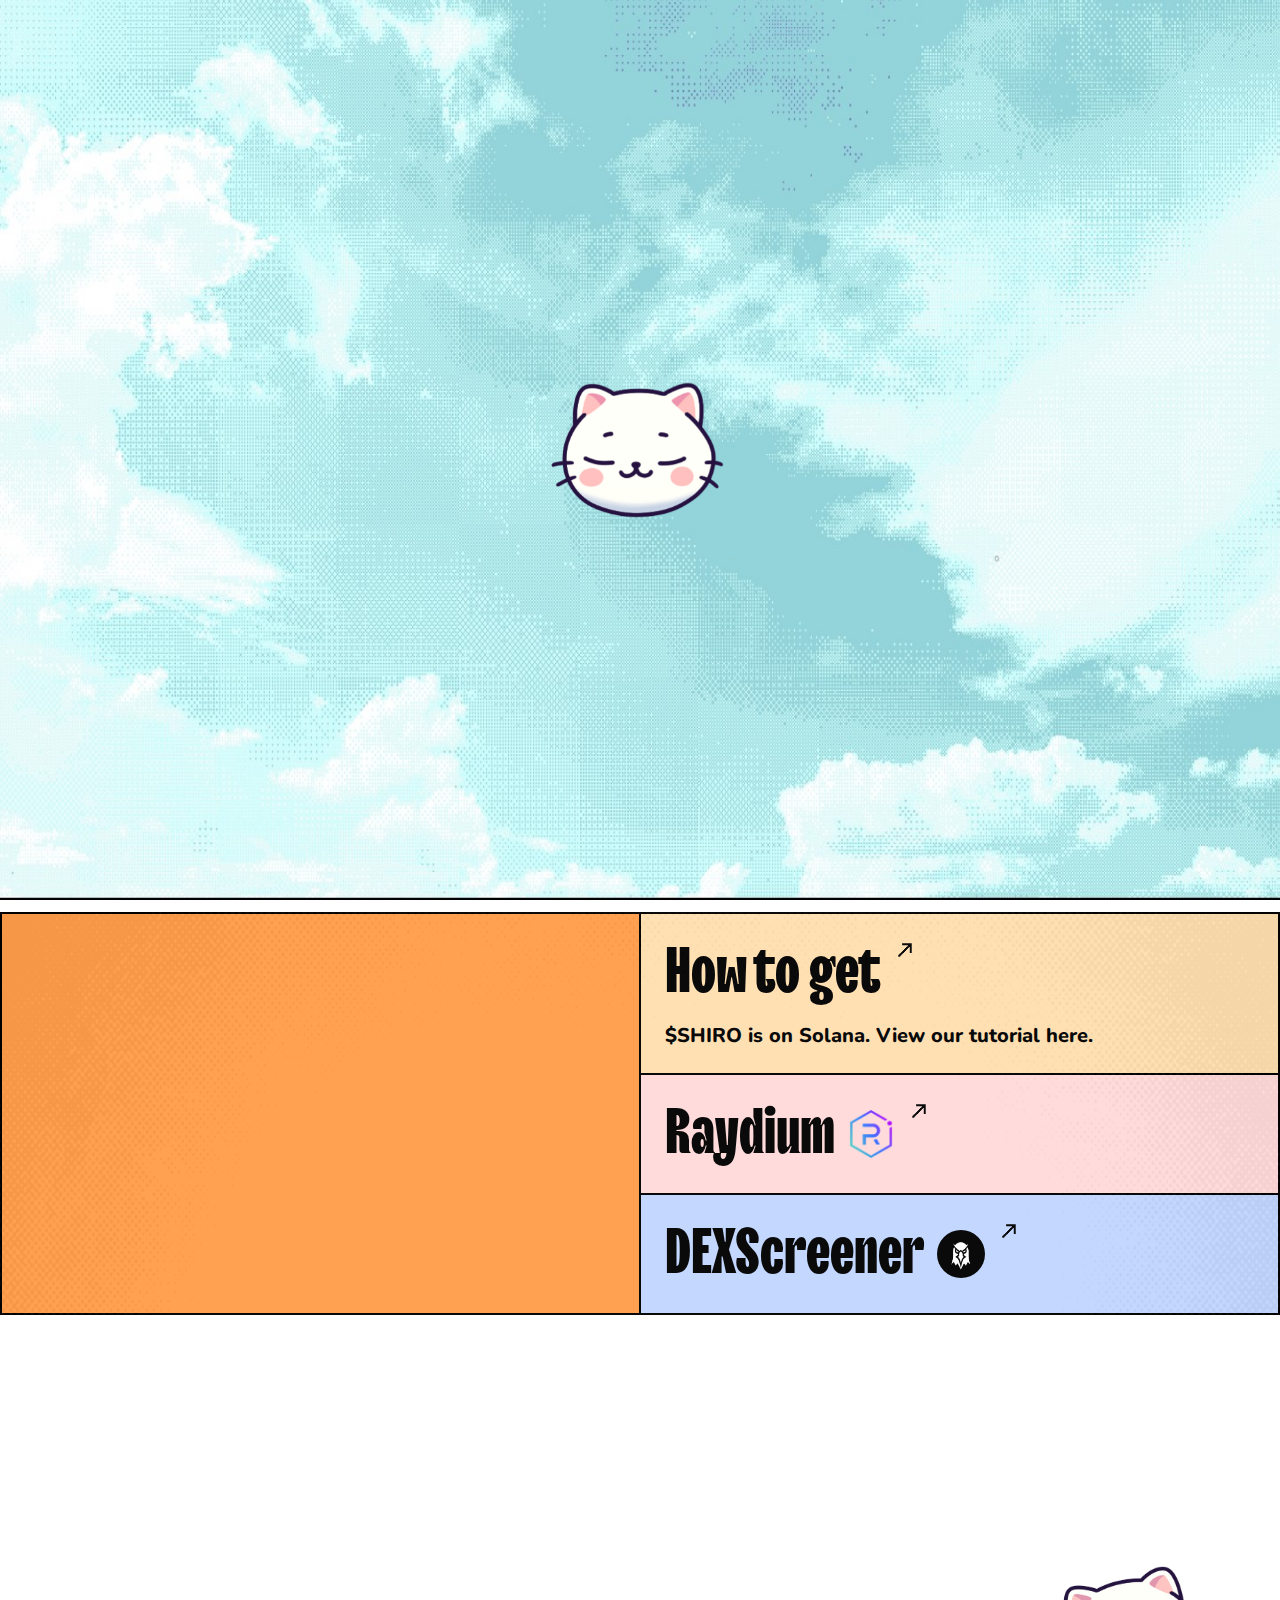
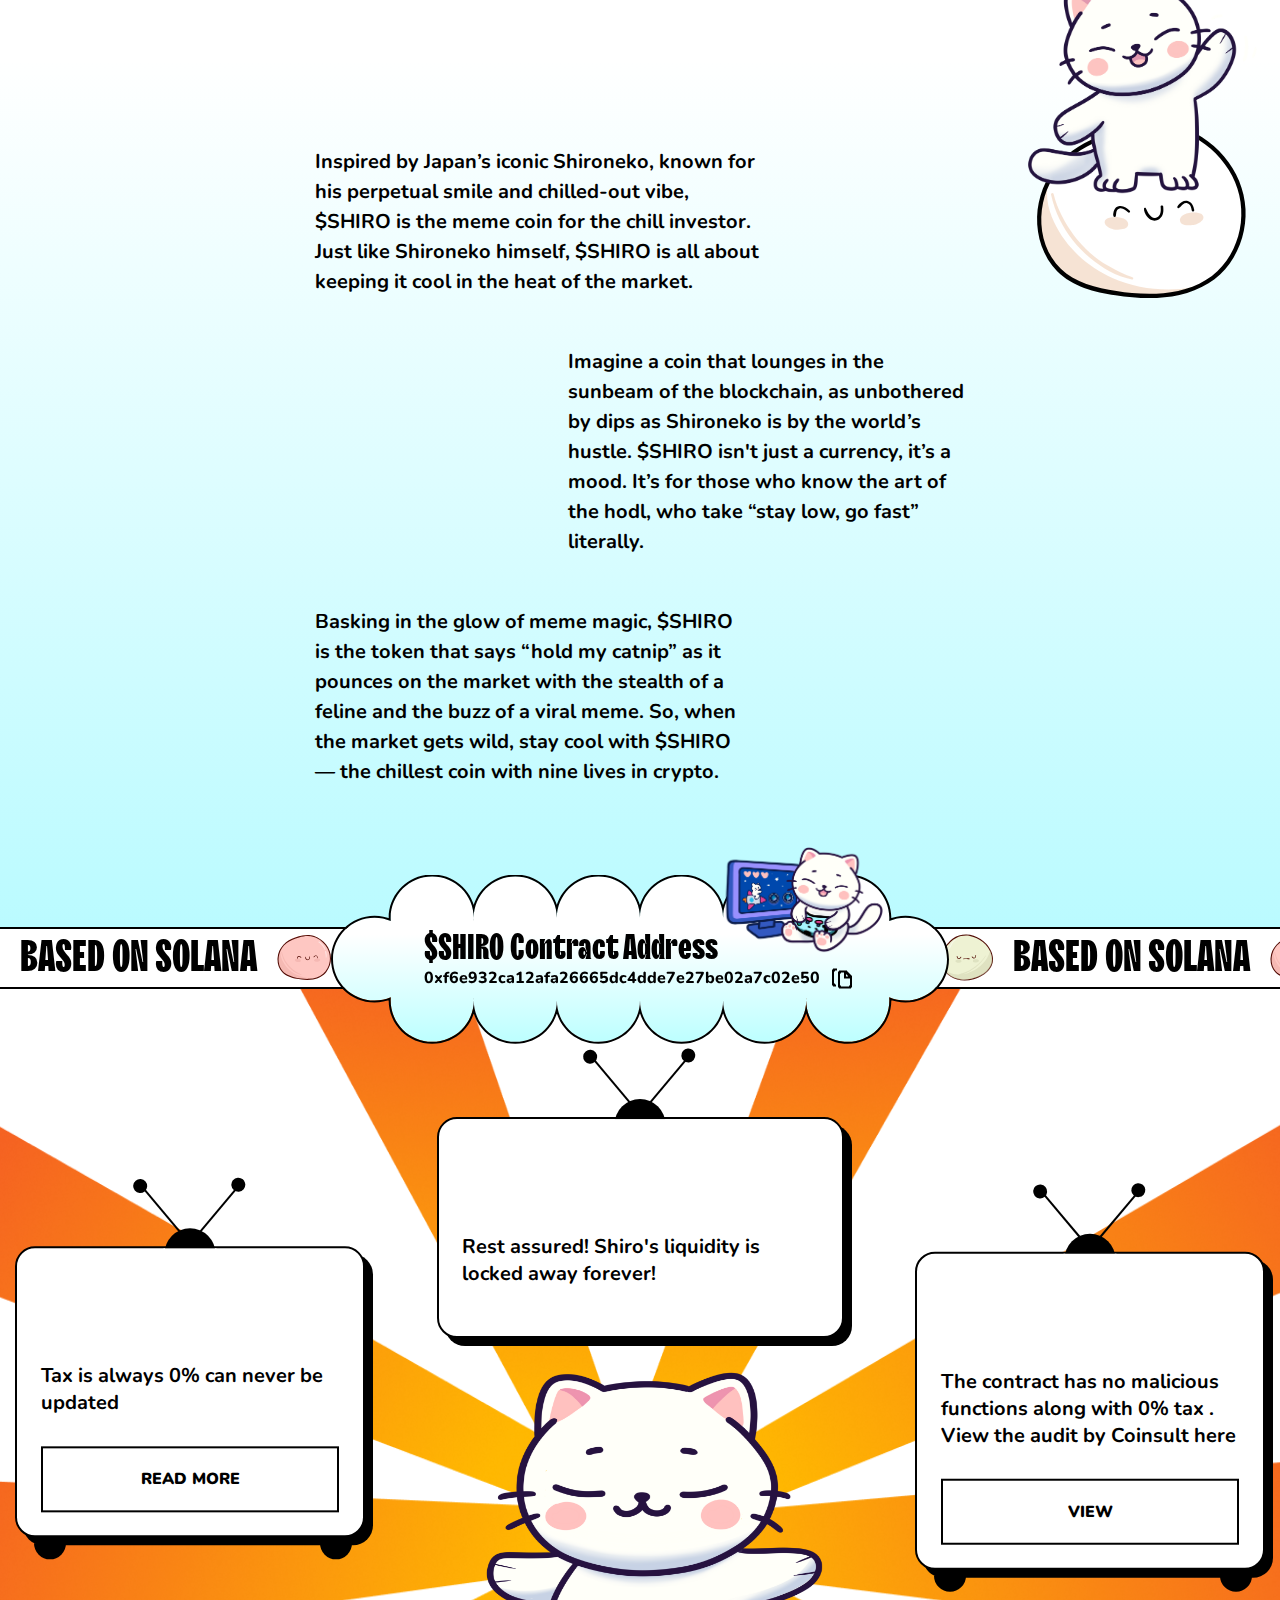
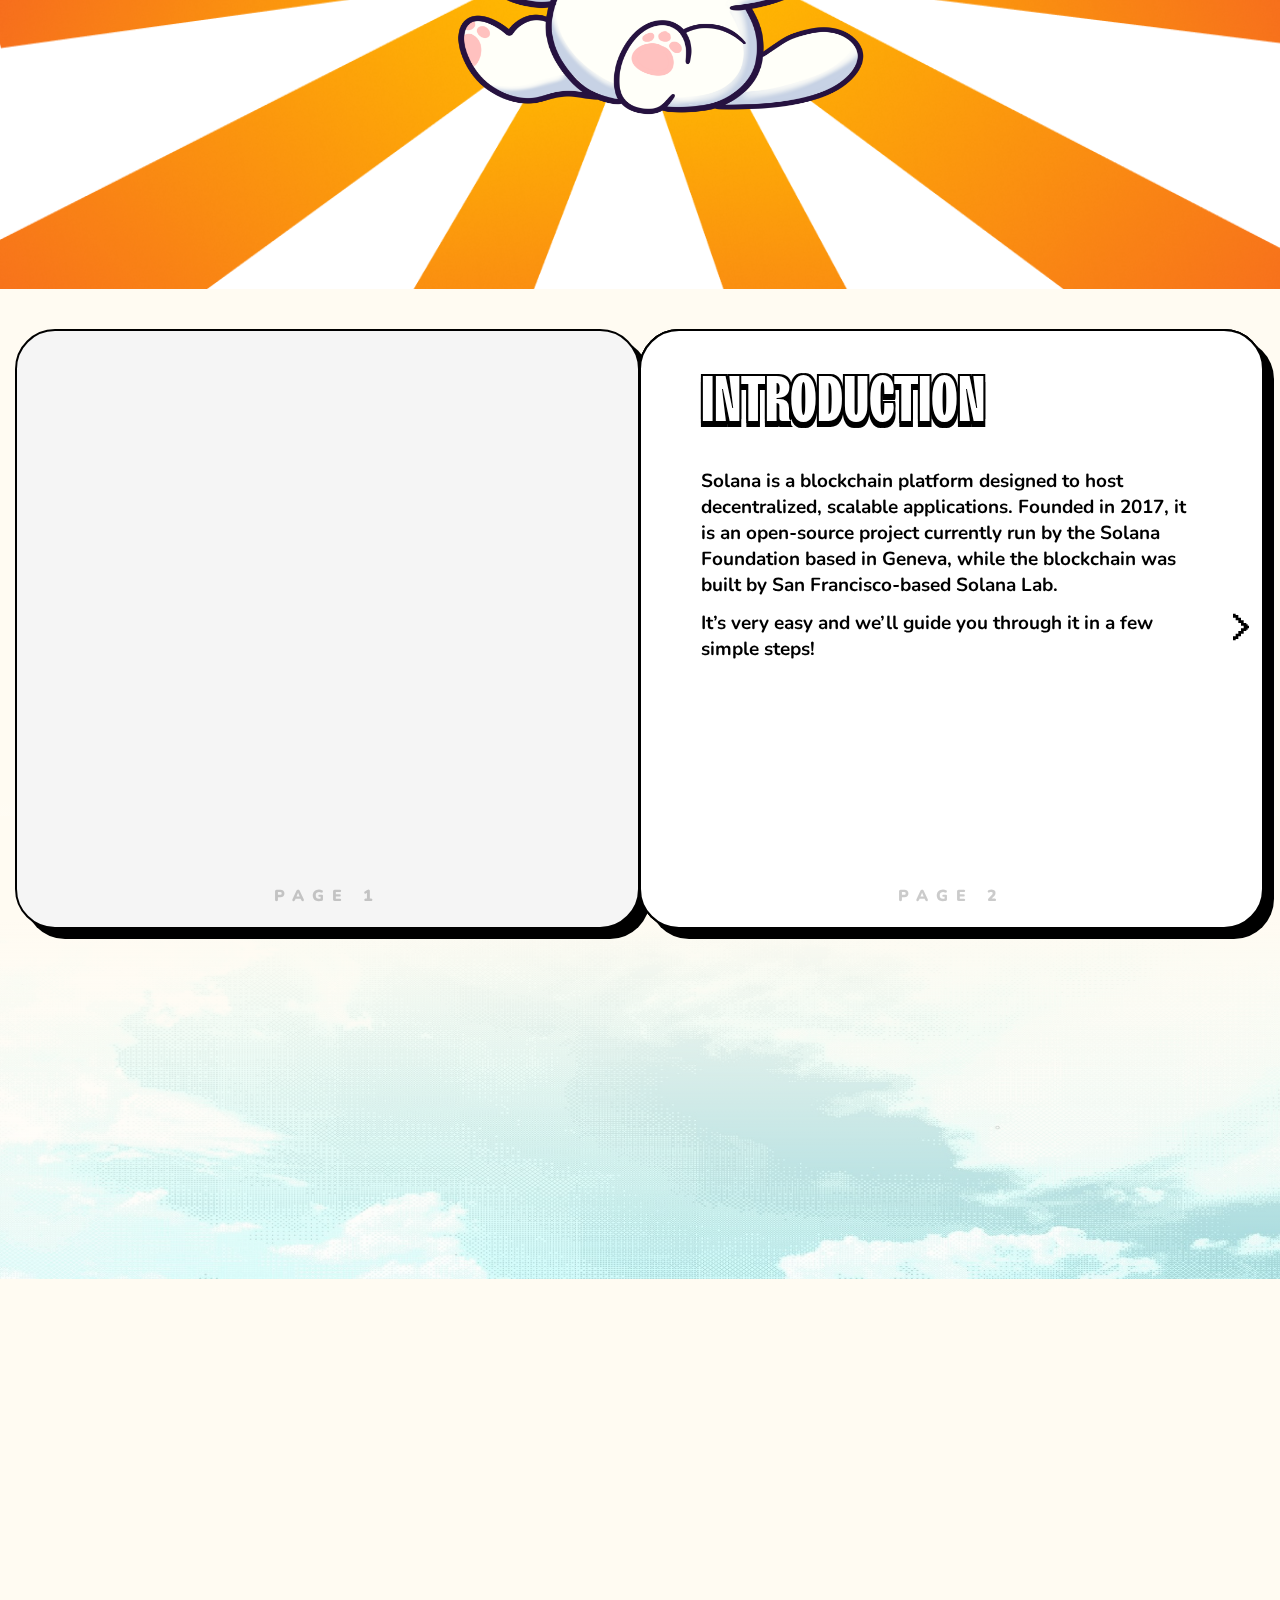
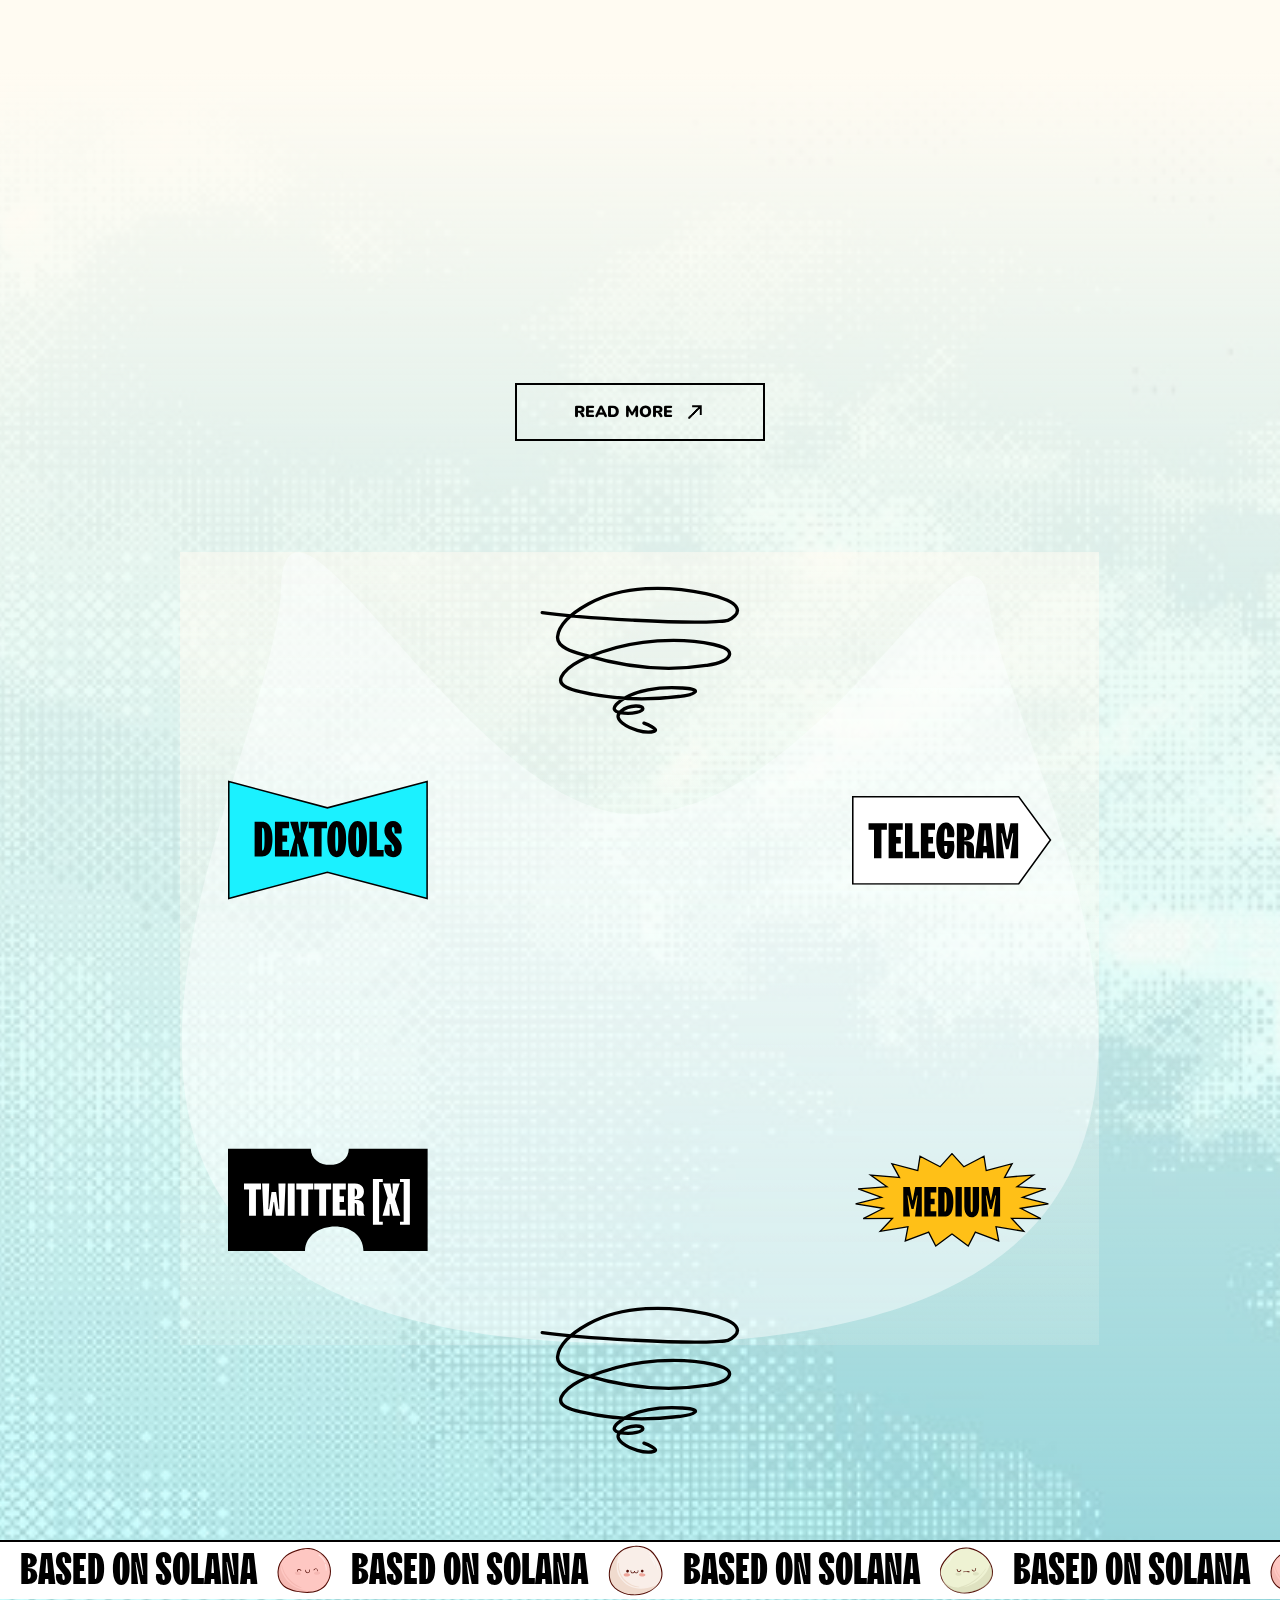
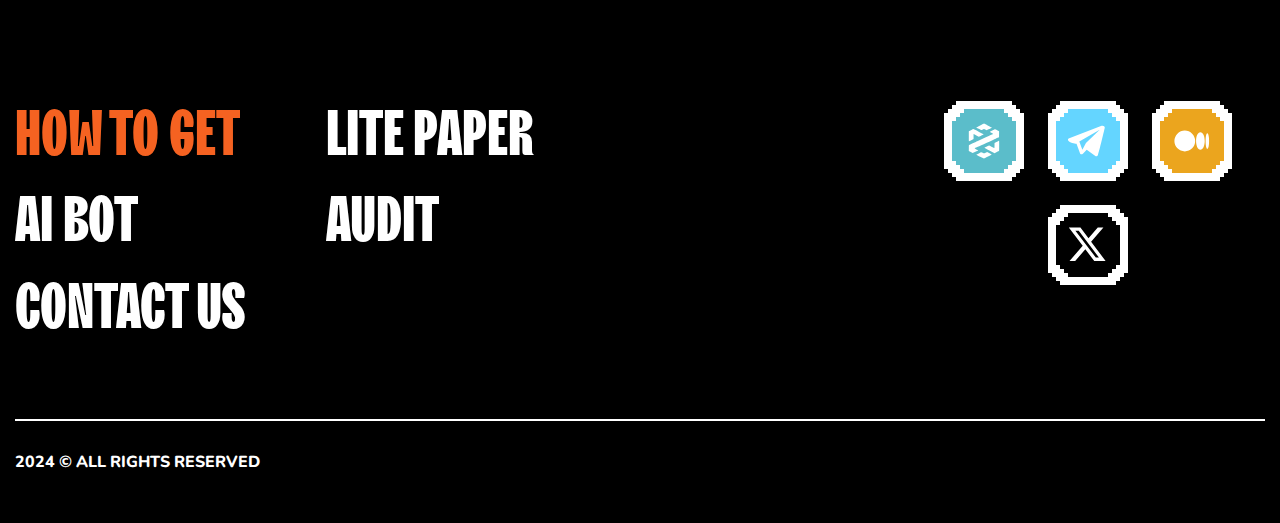
==== index.html @ 37c3b561 "neew" ====
<!doctype html>
<html lang="en">


<!-- Mirrored from mochithecatcoin.com/ by HTTrack Website Copier/3.x [XR&CO'2014], Wed, 03 Apr 2024 08:59:09 GMT -->
<head>
	<title>Shiro: The Zen of Solana Gaming</title>
	<meta charset="UTF-8" />
	<meta name="format-detection" content="telephone=no" />
	<style>
		@keyframes exit-load {
			0% {
				opacity: 1;
				visibility: visible;
			}

			100% {
				opacity: 0;
				visibility: hidden;
			}
		}

		@keyframes load-scale {
			0% {
				scale: 0.5;
			}

			50% {
				scale: 1;
			}

			100% {
				scale: 0.5;
			}
		}

		.loader {
			position: fixed;
			inset: 0;
			z-index: 500;
			/* background-color: #000; */
			display: flex;
			align-items: center;
			justify-content: center;
			opacity: 1;
			visibility: visible;
			pointer-events: none;
		}

		.loaded .loader {
			animation: exit-load 0.45s ease 0.6s forwards;
		}

		.loader img {
			display: inline-block;
			width: 200px;
			animation: load-scale 1.5s linear infinite;
		}
	</style>
	<link rel="stylesheet" href="css/style.mind260.css?_v=20240220182330" />
	<link rel="shortcut icon" href="https://mochi-delta.vercel.app/img/hero/cat.png" />
	<!-- <meta name="robots" content="noindex, nofollow"> -->
	<meta name="viewport" content="width=device-width, initial-scale=1.0" />
</head>

<body>
	<div class="loader">
		<img src="img/hero/cat.png" alt="Cat Image" />
	</div>
	<div class="wrapper">
		<header class="header">
			<div class="header__box">
				<a href="/" class="header__logo"><img src="img/hero/cat.png" alt="Logo Icon" /><i></i></a>
				<div class="header__menu menu">
					<button type="button" class="menu__icon icon-menu">
						<span></span><i></i>
					</button>
					<nav class="menu__body">
						<ul class="menu__list">
							<li class="menu__item">
								<a href="/" class="menu__link menu__link--mochi">
									<span>Shiro</span>
								</a>
							</li>
							<li class="menu__item">
								<a target="_blank" href="https://shiro.gitbook.io/docs" class="menu__link">
									<span>WHITEPAPER</span>
									<div>
										<img src="img/icons/01.svg" alt="Icon" /><img src="img/icons/01-white.svg" alt="Icon" />
									</div>
								</a>
							</li>

							<li class="menu__item">
								<a target="_blank" href="https://game.shirocat.xyz" class="menu__link">
									<span>PLAY GAME</span>
									<div>
										<img src="img/icons/02.svg" alt="Icon" /><img src="img/icons/02-white.svg" alt="Icon" />
									</div>
								</a>
							</li>
							<li class="menu__item">
								<a target="_blank" href="#" class="menu__link">
									<span>AI Bot</span>
									<div>
										<img src="img/icons/03.svg" alt="Icon" /><img src="img/icons/03-white.svg" alt="Icon" />
									</div>
								</a>
							</li>
							<li class="menu__item">
								<a target="_blank" href="#" data-goto=".page__how-to-buy" class="menu__link menu__link--dark">
									<span>How to get <span>$shiro</span></span>
								</a>
							</li>
						</ul>
					</nav>
				</div>
			</div>
		</header>

		<main class="page">
			<section class="page__hero hero">
				<div class="hero__background">
					<img src="img/hero/sky.jpg" alt="Sky Image" />
					<img src="img/hero/sky.jpg" alt="Sky Image" />
					<img src="img/hero/sky.jpg" alt="Sky Image" />
				</div>
				<div class="hero__container">
					<h1 class="hero__title">
						<p><span>M</span><span>E</span><span>E</span><span>T</span></p>
						<br />
						<p class="orange">
							<span>S</span><span>H</span><span>I</span><span>R</span><span>O</span>
						</p>
						<img src="img/hero/cat.png" alt="Cat Image" />
					</h1>
					<div class="hero__bottom">
						<div class="hero__bottom-text">
							<p>JAPAN'S MOST FAMOUS CAT!</p>
							<p>クリプトの一番可愛い猫！</p>
						</div>
						<div class="hero__bottom-buttons">
							<a target="_blank" href="" class="hero__bottom-button"><span>PinkSale</span><img src="img/icons/arrow.svg" alt="Arrow Icon" /></a>
							<a href="https://bento.me/shiroxyz" target="_blank" data-goto=".page__join" class="hero__bottom-button hero__bottom-button--white"><span>Join us</span></a>
							<a href="https://game.shirocat.xyz" target="_blank" data-goto=".page__join" class="hero__bottom-button hero__bottom-button--white mob-res"><span>Play Game</span></a>
						</div>
					</div>
				</div>
			</section>
			<section class="page__buy-mochi buy-mochi">
				<div class="buy-mochi__backgroung">
					<img src="img/buy/background.png" alt="Background picture" />
				</div>
				<div class="buy-mochi__box">
					<div data-watch-threshold="0.5" data-watch-once data-watch class="buy-mochi__content content-buy-mochi">
						<div class="content-buy-mochi__background"></div>
						<h2 data-watch-threshold="0.5" data-watch-once data-watch class="content-buy-mochi__title">
							<span>G</span><span>e</span><span>t</span> <br />
							<span>$</span><span>S</span><span>H</span><span>I</span><span>R</span><span>O</span>
						</h2>
						<div class="content-buy-mochi__images">
							<div class="content-buy-mochi__image-text">
								<!-- <img src="img/buy/05.png" alt="" /> -->
							</div>
							<div class="content-buy-mochi__image-cat">
								<img src="img/buy/01.png" alt="Cat Image" />
							</div>
						</div>
					</div>
					<div class="buy-mochi__items">
						<a target="_blank" href="#" data-goto=".page__how-to-buy" class="buy-mochi__item item-buy-mochi">
							<h3 class="item-buy-mochi__title">
								<span>How to get</span><img src="img/icons/arrow.svg" alt="Arrow Icon" />
							</h3>
							<div class="item-buy-mochi__text">
								$SHIRO is on Solana. View our tutorial here.
							</div>
						</a>
						<a target="_blank" href="https://raydium.io/" class="buy-mochi__item item-buy-mochi">
							<h3 class="item-buy-mochi__title">
								<span>Raydium</span>
								<img src="img/buy/02.png" alt="Image" />
								<img src="img/icons/arrow.svg" alt="Arrow Icon" />
							</h3>
						</a>
						<a target="_blank" href="https://dexscreener.com/" class="buy-mochi__item item-buy-mochi">
							<h3 class="item-buy-mochi__title">
								<span>DEXScreener</span>
								<img src="img/buy/dex.jpg" alt="Image"  class="dex-r"/>
								<img src="img/icons/arrow.svg" alt="Arrow Icon" />
							</h3>
						</a>
					</div>
				</div>
			</section>
			<section class="page__base base">
				<div class="base__container">
					<div class="base__decor-item base__decor-item--1">
						<img loading="lazy" src="img/base/decor1.png" alt="Decor Image" />
					</div>
					<div class="base__decor-item base__decor-item--2">
						<img loading="lazy" src="img/base/decor2.png" alt="Decor Image" class="make" />
						<img loading="lazy" src="img/base/decor-3.svg" alt="Decor Image" />
					</div>
					<div data-watch-threshold="0.6" data-watch-once data-watch class="base__header">
						<h2 class="base__header-title">
							<span>S</span><span>H</span><span>I</span><span>R</span><span>O</span><span>!</span><i></i>
						</h2>
						<div class="base__header-label">Based on SOLANA</div>
					</div>
					<div class="base__items">
						<div class="base__item item-base">
							<div class="item-base__text">
								Inspired by Japan’s iconic Shironeko, known for his perpetual smile and chilled-out vibe, $SHIRO is the meme coin for the chill investor. Just like Shironeko himself, $SHIRO is all about keeping it cool in the heat of the market.      
							</div>
							<div data-watch-threshold="0.8" data-watch-once data-watch class="item-base__image">
								<span>That's quite <br />
									the combo!
								</span>
								<img src="img/base/01.svg" alt="Icon" />
							</div>
						</div>
						<div class="base__item item-base">
							<div class="item-base__text">
								Imagine a coin that lounges in the sunbeam of the blockchain, as unbothered by dips as Shironeko is by the world’s hustle. $SHIRO isn't just a currency, it’s a mood. It’s for those who know the art of the hodl, who take “stay low, go fast” literally.
							</div>
							<div data-watch-threshold="0.8" data-watch-once data-watch class="item-base__image">
								<span>We've already done <br />
									(and won) a lot!</span>
								<img src="img/base/02.svg" alt="Icon" />
							</div>
						</div>
						<div class="base__item item-base">
							<div class="item-base__text">
								<span>
									<span>
										Basking in the glow of meme magic, $SHIRO is the token that says “hold my catnip” as it pounces on the market with the stealth of a feline and the buzz of a viral meme. So, when the market gets wild, stay cool with $SHIRO — the chillest coin with nine lives in crypto.
									</span>
								</span>
							
							</div>
							<div data-watch-threshold="0.8" data-watch-once data-watch class="item-base__image">
								<span>Yes that's right!</span>
								<img src="img/base/03.svg" alt="Icon" />
							</div>
						</div>
					</div>
				</div>
			</section>
			<div class="page__line line">
				<div class="line__line">
					<div class="line__line-row">
						<div class="line__line-item">
							<span>Based on Solana</span>
							<img src="img/line/01.svg" alt="Smile Icon" />
						</div>
						<div class="line__line-item line__line-item--mob">
							<span>Based on Solana</span>
							<img src="img/line/02.svg" alt="Smile Icon" />
						</div>
						<div class="line__line-item line__line-item--tab">
							<span>Based on Solana</span>
							<img src="img/line/03.svg" alt="Smile Icon" />
						</div>
						<div class="line__line-item line__line-item--tab">
							<span>Based on Solana</span>
							<img src="img/line/01.svg" alt="Smile Icon" />
						</div>
						<div class="line__line-item line__line-item--pc">
							<span>Based on Solana</span>
							<img src="img/line/02.svg" alt="Smile Icon" />
						</div>
						<div class="line__line-item line__line-item--pc">
							<span>Based on Solana</span>
							<img src="img/line/03.svg" alt="Smile Icon" />
						</div>
					</div>
					<div class="line__line-row">
						<div class="line__line-item">
							<span>Based on Solana</span>
							<img src="img/line/01.svg" alt="Smile Icon" />
						</div>
						<div class="line__line-item line__line-item--mob">
							<span>Based on Solana</span>
							<img src="img/line/02.svg" alt="Smile Icon" />
						</div>
						<div class="line__line-item line__line-item--tab">
							<span>Based on Solana</span>
							<img src="img/line/03.svg" alt="Smile Icon" />
						</div>
						<div class="line__line-item line__line-item--tab">
							<span>Based on Solana</span>
							<img src="img/line/01.svg" alt="Smile Icon" />
						</div>
						<div class="line__line-item line__line-item--pc">
							<span>Based on Solana</span>
							<img src="img/line/02.svg" alt="Smile Icon" />
						</div>
						<div class="line__line-item line__line-item--pc">
							<span>Based on Solana</span>
							<img src="img/line/03.svg" alt="Smile Icon" />
						</div>
					</div>
				</div>
				<div data-watch-threshold="0.8" data-watch-once data-watch class="line__cloud">
					<div class="line__cloud-background">
						<img src="img/line/cloud.svg" alt="Cloud Image" />
					</div>
					<div class="line__cloud-body">
						<div class="line__cloud-body-background">
							<img loading="lazy" src="img/line/cat.png" alt="Cat Image" />
						</div>
						<h3 class="line__cloud-title">$SHIRO Contract Address</h3>
						<div class="line__cloud-bottom">
							<div class="line__cloud-number">
								0xf6e932ca12afa26665dc4dde7e27be02a7c02e50
							</div>
							<button type="button" class="line__cloud-button">
								<img src="img/line/copy.svg" alt="Copy Icon" />
							</button>
						</div>
					</div>
				</div>
			</div>
			<section class="page__items items">
				<div class="items__background">
					<div>
						<img loading="lazy" src="img/items/01.png" alt="Background Image" />
					</div>
					<div>
						<img loading="lazy" src="img/items/cat.png" alt="Cat Image" />
					</div>
				</div>
				<div class="items__container">
					<div class="items__body">
						<div data-watch-threshold="0.3" data-watch-once data-watch class="items__item item-items">
							<span class="item-items__decor-top"><i></i><i></i></span>
							<h3 class="item-items__title">
								<span>0</span><span>%</span> <span>i</span><span>T</span><span>a</span><span>x</span>
							</h3>
							<div class="item-items__text">
							Tax is always 0% can never be updated
							</div>
							<a target="_blank" href="#" class="item-items__button"><span>read more</span></a>
						</div>
						<div data-watch-threshold="0.3" data-watch-once data-watch class="items__item item-items">
							<span class="item-items__decor-top"><i></i><i></i></span>
							<h3 class="item-items__title">
								<span>L</span><span>o</span><span>c</span><span>k</span><span>e</span><span>d</span><span>i</span> <span>L</span><span>P</span>
							</h3>
							<div class="item-items__text">
								Rest assured! Shiro's liquidity is locked away forever!
							</div>
						</div>
						<div data-watch-threshold="0.3" data-watch-once data-watch class="items__item item-items">
							<span class="item-items__decor-top"><i></i><i></i></span>
							<h3 class="item-items__title">
	
								<span>A</span><span>U</span><span>D</span><span>I</span><span>T</span><span>e</span><span>d</span>
								
							</h3>
							<div class="item-items__text">
								The contract has no malicious functions along with 0% tax . View the audit by Coinsult here
							</div>
							<a target="_blank" href="#" class="item-items__button"><span>view</span></a>
						</div>
					</div>
				</div>
			</section>
			<section class="page__how-to-buy how-to-buy">
				<div class="how-to-buy__top top-how-to-buy">
					<div style="display: none" class="top-how-to-buy__buttons">
						<button class="top-how-to-buy__button active">
							<span>Desktop</span><svg xmlns="http://www.w3.org/2000/svg" width="48" height="48" fill="none">
								<path fill="#fff" d="M2 6h44v30H26v4h8v4H14v-4h8v-4H2V6Zm4 4v22h36V10H6Z" />
								<path fill="#fff" d="M20 36h8v4h-8z" />
							</svg>
						</button>
						<button class="top-how-to-buy__button">
							<span>Mobile</span><svg xmlns="http://www.w3.org/2000/svg" width="48" height="48" fill="none">
								<path fill="#000" d="M33 0h-3v6H12v42h21V0ZM18 42h-3v-3h3v3Zm0-6h-3v-3h3v3Zm0-6h-3v-3h3v3Zm6 12h-3v-3h3v3Zm0-6h-3v-3h3v3Zm0-6h-3v-3h3v3Zm6 12h-3v-3h3v3Zm0-6h-3v-3h3v3Zm0-6h-3v-3h3v3Zm0-6H15V12h15v12Z" />
							</svg>
						</button>
						<!-- <button class="top-how-to-buy__button">
							<span>CB Wallet</span><svg xmlns="http://www.w3.org/2000/svg" width="48" height="48" viewBox="0 0 48 48" fill="none">
								<path d="M27.0103 19.9902H18.9897V28.0109H27.0103V19.9902Z" fill="#155DF7" />
								<path fill-rule="evenodd" clip-rule="evenodd" d="M8 10V12H6V36H8V38H10V40H12V42H34V40H36V38H38V36H40V12H38V10H36V8H34V6H12V8H10V10H8ZM34.1249 17.1553H32.4134V15.4438H30.7019V13.7322H28.9903V12.0207H17.0097V13.7322H15.2981V15.4438H13.5866V17.1553H11.8751V30.8475H13.5866V32.559H15.2981V34.2706H17.0097V35.9821H28.9903V34.2706H30.7019V32.559H32.4134V30.8475H34.1249V17.1553Z" fill="#155DF7" />
							</svg>
						</button> -->
					</div>
					<div style="padding-top: 40px" class="top-how-to-buy__container">
						<div class="top-how-to-buy__book active book-top-how-to-buy">
							<div class="book-top-how-to-buy__box">
								<div data-watch-threshold="0.5" data-watch-once data-watch class="book-top-how-to-buy__item-first-page">
									<div class="book-top-how-to-buy__item-first-page-lables">
										<!-- <div class="book-top-how-to-buy__item-first-page-lable">
											<img src="img/how-to-buy/label-box-active.svg" alt="Icon" />
											<img src="img/how-to-buy/desktop.svg" alt="Icon" />
										</div> -->
										<!-- <div class="book-top-how-to-buy__item-first-page-lable">
											<img src="img/how-to-buy/label-box.svg" alt="Icon" />
											<img src="img/how-to-buy/mobile.svg" alt="Icon" />
										</div> -->
										<!-- <div class="book-top-how-to-buy__item-first-page-lable">
											<img src="img/how-to-buy/label-box.svg" alt="Icon" />
											<img src="img/how-to-buy/wallet.svg" alt="Icon" />
										</div> -->
									</div>
									<div class="book-top-how-to-buy__item-first-page-body">
										<h2 class="book-top-how-to-buy__item-first-page-title">
											<span>H</span><span>o</span><span>w</span> <span>i</span><span>t</span><span>o</span> <span>i</span><span>G</span><span>e</span><span>t</span> <br />
											<span class="orange">$</span><span class="orange">S</span><span class="orange">H</span><span class="orange">I</span><span class="orange">R</span><span class="orange">O</span>
										</h2>
										<!-- <p>ON DESKTOP</p> -->
									</div>
									<div class="book-top-how-to-buy__item-label">Page 1</div>
								</div>
								<div class="book-top-how-to-buy__item-wrapper">
									<div class="book-top-how-to-buy__item book-top-how-to-buy__item--front">
										<div class="book-top-how-to-buy__item-body">
											<h3 class="book-top-how-to-buy__item-title">
												Introduction
											</h3>
											<div class="book-top-how-to-buy__item-text">
												<p>
													Solana is a blockchain platform designed to host decentralized, scalable applications. Founded in 2017, it is an open-source project currently run by the Solana Foundation based in Geneva, while the blockchain was built by San Francisco-based Solana Lab.
												</p>
												
												<p>
													It’s very easy and we’ll guide you through it in a
													few simple steps!
												</p>
											</div>
										</div>
										<div class="book-top-how-to-buy__item-label">Page 2</div>
										<button type="button" class="book-top-how-to-buy__item-button">
											<svg xmlns="http://www.w3.org/2000/svg" width="32" height="32" viewBox="0 0 32 32" fill="none">
												<path d="M22.6667 14.6666V13.3333H21.3333V12H18.6667V9.33329H16V6.66663H13.3333V3.99996H10.6667V2.66663H8V6.66663H10.6667V9.33329H13.3333V12H16V14.6666H18.6667V17.3333H16V20H13.3333V22.6666H10.6667V25.3333H8V29.3333H10.6667V28H13.3333V25.3333H16V24V22.6666H18.6667V21.3333V20H21.3333V18.6666H22.6667V17.3333H24V16V14.6666H22.6667Z" fill="black" />
											</svg>
										</button>
									</div>
									<div class="book-top-how-to-buy__item book-top-how-to-buy__item--back">
										<div class="book-top-how-to-buy__item-body">
											<h3 class="book-top-how-to-buy__item-title">
												STEP <span>1</span>
											</h3>
											<div class="book-top-how-to-buy__item-text">
												<p>
													Get Wallet
												</p>
												<p>
													Download Phantom or another wallet from the app store + desktop users can get the Chrome extension from phantom.app
												</p>
											
												
											
											</div>
										</div>
										<div class="book-top-how-to-buy__item-label">Page 3</div>
										<button type="button" class="book-top-how-to-buy__item-button">
											<svg xmlns="http://www.w3.org/2000/svg" width="32" height="32" viewBox="0 0 32 32" fill="none">
												<path d="M22.6667 14.6666V13.3333H21.3333V12H18.6667V9.33329H16V6.66663H13.3333V3.99996H10.6667V2.66663H8V6.66663H10.6667V9.33329H13.3333V12H16V14.6666H18.6667V17.3333H16V20H13.3333V22.6666H10.6667V25.3333H8V29.3333H10.6667V28H13.3333V25.3333H16V24V22.6666H18.6667V21.3333V20H21.3333V18.6666H22.6667V17.3333H24V16V14.6666H22.6667Z" fill="black" />
											</svg>
										</button>
									</div>
								</div>
								<div class="book-top-how-to-buy__item-wrapper">
									<div class="book-top-how-to-buy__item book-top-how-to-buy__item--front">
										<div class="book-top-how-to-buy__item-body">
											<h3 class="book-top-how-to-buy__item-title">
												STEP <span>2</span>
											</h3>
											<div class="book-top-how-to-buy__item-text">
												<p>
													Get SOL
												</p>
												<p>
													To buy $SHIRO, have SOL in your wallet. You can buy SOL on an exchange or swap and transfer to your wallet if needed.


												</p>
												
									
												</p>
											</div>
										</div>
										<div class="book-top-how-to-buy__item-label">Page 4</div>
										<button type="button" class="book-top-how-to-buy__item-button">
											<svg xmlns="http://www.w3.org/2000/svg" width="32" height="32" viewBox="0 0 32 32" fill="none">
												<path d="M22.6667 14.6666V13.3333H21.3333V12H18.6667V9.33329H16V6.66663H13.3333V3.99996H10.6667V2.66663H8V6.66663H10.6667V9.33329H13.3333V12H16V14.6666H18.6667V17.3333H16V20H13.3333V22.6666H10.6667V25.3333H8V29.3333H10.6667V28H13.3333V25.3333H16V24V22.6666H18.6667V21.3333V20H21.3333V18.6666H22.6667V17.3333H24V16V14.6666H22.6667Z" fill="black" />
											</svg>
										</button>
									</div>
									<div class="book-top-how-to-buy__item book-top-how-to-buy__item--back">
										<div class="book-top-how-to-buy__item-body">
											<h3 class="book-top-how-to-buy__item-title">
												STEP <span>3</span>
											</h3>
											<div class="book-top-how-to-buy__item-text">
												<p>
													Go to Raydium
												</p>
												<p>
													Visit RAYDIUM.io in the browser of Phantom app or in google chrome, connect your wallet, enter $SHIRO token address, and confirm the swap.
												</p>
												
											</div>
										</div>
										<div class="book-top-how-to-buy__item-label">Page 5</div>
										<button type="button" class="book-top-how-to-buy__item-button">
											<svg xmlns="http://www.w3.org/2000/svg" width="32" height="32" viewBox="0 0 32 32" fill="none">
												<path d="M22.6667 14.6666V13.3333H21.3333V12H18.6667V9.33329H16V6.66663H13.3333V3.99996H10.6667V2.66663H8V6.66663H10.6667V9.33329H13.3333V12H16V14.6666H18.6667V17.3333H16V20H13.3333V22.6666H10.6667V25.3333H8V29.3333H10.6667V28H13.3333V25.3333H16V24V22.6666H18.6667V21.3333V20H21.3333V18.6666H22.6667V17.3333H24V16V14.6666H22.6667Z" fill="black" />
											</svg>
										</button>
									</div>
								</div>

								<div class="book-top-how-to-buy__item-last-page">
									<div class="book-top-how-to-buy__item-body">
										<h3 class="book-top-how-to-buy__item-title">
											STEP <span>4</span>
										</h3>
										<div class="book-top-how-to-buy__item-text">
											<p>Swap SOL to $SHIRO</p>
								
											<p>
												Exchange SOL for $SHIRO, click swap, and confirm it in your wallet.
											</p>
											
										</div>
									</div>
									<div class="book-top-how-to-buy__item-label">Page 6</div>
								</div>
							</div>
						</div>
						<div style="display: none" class="top-how-to-buy__book book-top-how-to-buy">
							<div class="book-top-how-to-buy__box">
								<div data-watch-threshold="0.5" data-watch-once data-watch class="book-top-how-to-buy__item-first-page">
									<div class="book-top-how-to-buy__item-first-page-lables">
										<!-- <div class="book-top-how-to-buy__item-first-page-lable">
											<img src="img/how-to-buy/label-box.svg" alt="Icon" />
											<img src="img/how-to-buy/desktop.svg" alt="Icon" />
										</div> -->
										<!-- <div class="book-top-how-to-buy__item-first-page-lable">
											<img src="img/how-to-buy/label-box-active.svg" alt="Icon" />
											<img src="img/how-to-buy/mobile.svg" alt="Icon" />
										</div> -->
										<!-- <div class="book-top-how-to-buy__item-first-page-lable">
											<img src="img/how-to-buy/label-box.svg" alt="Icon" />
											<img src="img/how-to-buy/wallet.svg" alt="Icon" />
										</div> -->
									</div>
									<div class="book-top-how-to-buy__item-first-page-body">
										<h2 class="book-top-how-to-buy__item-first-page-title">
											<span>H</span><span>o</span><span>w</span> <span>i</span><span>t</span><span>o</span> <span>i</span><span>B</span><span>u</span><span>y</span> <br />
											<span class="orange">$</span><span class="orange">S</span><span class="orange">H</span><span class="orange">I</span><span class="orange">R</span><span class="orange">O</span>
										</h2>
									
									</div>
									<div class="book-top-how-to-buy__item-label">Shiro</div>
								</div>
								<div class="book-top-how-to-buy__item-wrapper">
									<div class="book-top-how-to-buy__item book-top-how-to-buy__item--front">
										<div class="book-top-how-to-buy__item-body">
											<h3 class="book-top-how-to-buy__item-title">
												STEP <span>1</span>
											</h3>
											<div class="book-top-how-to-buy__item-text">
												
											</div>
										</div>
										<div class="book-top-how-to-buy__item-label">Shiro</div>
										<button type="button" class="book-top-how-to-buy__item-button">
											<svg xmlns="http://www.w3.org/2000/svg" width="32" height="32" viewBox="0 0 32 32" fill="none">
												<path d="M22.6667 14.6666V13.3333H21.3333V12H18.6667V9.33329H16V6.66663H13.3333V3.99996H10.6667V2.66663H8V6.66663H10.6667V9.33329H13.3333V12H16V14.6666H18.6667V17.3333H16V20H13.3333V22.6666H10.6667V25.3333H8V29.3333H10.6667V28H13.3333V25.3333H16V24V22.6666H18.6667V21.3333V20H21.3333V18.6666H22.6667V17.3333H24V16V14.6666H22.6667Z" fill="black" />
											</svg>
										</button>
									</div>
									<div class="book-top-how-to-buy__item book-top-how-to-buy__item--back">
										<div class="book-top-how-to-buy__item-body">
											<h3 class="book-top-how-to-buy__item-title">
												STEP <span>2</span>
											</h3>
											<div class="book-top-how-to-buy__item-text">
												
											</div>
										</div>
										<div class="book-top-how-to-buy__item-label">Mochi</div>
										<button type="button" class="book-top-how-to-buy__item-button">
											<svg xmlns="http://www.w3.org/2000/svg" width="32" height="32" viewBox="0 0 32 32" fill="none">
												<path d="M22.6667 14.6666V13.3333H21.3333V12H18.6667V9.33329H16V6.66663H13.3333V3.99996H10.6667V2.66663H8V6.66663H10.6667V9.33329H13.3333V12H16V14.6666H18.6667V17.3333H16V20H13.3333V22.6666H10.6667V25.3333H8V29.3333H10.6667V28H13.3333V25.3333H16V24V22.6666H18.6667V21.3333V20H21.3333V18.6666H22.6667V17.3333H24V16V14.6666H22.6667Z" fill="black" />
											</svg>
										</button>
									</div>
								</div>
								<div class="book-top-how-to-buy__item-wrapper">
									<div class="book-top-how-to-buy__item book-top-how-to-buy__item--front">
										<div class="book-top-how-to-buy__item-body">
											<h3 class="book-top-how-to-buy__item-title">
												STEP <span>3</span>
											</h3>
											<div class="book-top-how-to-buy__item-text">
												
											</div>
										</div>
										<div class="book-top-how-to-buy__item-label">Mochi</div>
										<button type="button" class="book-top-how-to-buy__item-button">
											<svg xmlns="http://www.w3.org/2000/svg" width="32" height="32" viewBox="0 0 32 32" fill="none">
												<path d="M22.6667 14.6666V13.3333H21.3333V12H18.6667V9.33329H16V6.66663H13.3333V3.99996H10.6667V2.66663H8V6.66663H10.6667V9.33329H13.3333V12H16V14.6666H18.6667V17.3333H16V20H13.3333V22.6666H10.6667V25.3333H8V29.3333H10.6667V28H13.3333V25.3333H16V24V22.6666H18.6667V21.3333V20H21.3333V18.6666H22.6667V17.3333H24V16V14.6666H22.6667Z" fill="black" />
											</svg>
										</button>
									</div>
									<div class="book-top-how-to-buy__item book-top-how-to-buy__item--back">
										<div class="book-top-how-to-buy__item-body">
											<h3 class="book-top-how-to-buy__item-title">
												STEP <span>4</span>
											</h3>
											<div class="book-top-how-to-buy__item-text">
												
											</div>
										</div>
										<div class="book-top-how-to-buy__item-label">Mochi</div>
										<button type="button" class="book-top-how-to-buy__item-button">
											<svg xmlns="http://www.w3.org/2000/svg" width="32" height="32" viewBox="0 0 32 32" fill="none">
												<path d="M22.6667 14.6666V13.3333H21.3333V12H18.6667V9.33329H16V6.66663H13.3333V3.99996H10.6667V2.66663H8V6.66663H10.6667V9.33329H13.3333V12H16V14.6666H18.6667V17.3333H16V20H13.3333V22.6666H10.6667V25.3333H8V29.3333H10.6667V28H13.3333V25.3333H16V24V22.6666H18.6667V21.3333V20H21.3333V18.6666H22.6667V17.3333H24V16V14.6666H22.6667Z" fill="black" />
											</svg>
										</button>
									</div>
								</div>

								<div class="book-top-how-to-buy__item-last-page">
									<div class="book-top-how-to-buy__item-label">Shiro</div>
								</div>
							</div>
						</div>
						<div style="display: none" class="top-how-to-buy__book book-top-how-to-buy">
							<div class="book-top-how-to-buy__box">
								<div data-watch-threshold="0.5" data-watch-once data-watch class="book-top-how-to-buy__item-first-page">
									<div class="book-top-how-to-buy__item-first-page-lables">
										<div class="book-top-how-to-buy__item-first-page-lable">
											<img src="img/how-to-buy/label-box.svg" alt="Icon" />
											<img src="img/how-to-buy/desktop.svg" alt="Icon" />
										</div>
										<div class="book-top-how-to-buy__item-first-page-lable">
											<img src="img/how-to-buy/label-box.svg" alt="Icon" />
											<img src="img/how-to-buy/mobile.svg" alt="Icon" />
										</div>
										<div class="book-top-how-to-buy__item-first-page-lable">
											<img src="img/how-to-buy/label-box-active.svg" alt="Icon" />
											<img src="img/how-to-buy/wallet.svg" alt="Icon" />
										</div>
									</div>
									<div class="book-top-how-to-buy__item-first-page-body">
										<h2 class="book-top-how-to-buy__item-first-page-title">
											<span>H</span><span>o</span><span>w</span> <span>i</span><span>t</span><span>o</span> <span>i</span><span>B</span><span>u</span><span>y</span> <br />
											<span class="orange">$</span><span class="orange">M</span><span class="orange">O</span><span class="orange">C</span><span class="orange">H</span><span class="orange">I</span>
										</h2>
										<p>ON CB WALLET</p>
									</div>
									<div class="book-top-how-to-buy__item-label">Mochi</div>
								</div>
								<div class="book-top-how-to-buy__item-wrapper">
									<div class="book-top-how-to-buy__item book-top-how-to-buy__item--front">
										<div class="book-top-how-to-buy__item-body">
											<h3 class="book-top-how-to-buy__item-title">
												STEP <span>1</span>
											</h3>
											<div class="book-top-how-to-buy__item-text">
												<p>
													You need to add the Base Network to your wallet of
													choice.
												</p>
												<p>
													Check out the official @BuildOnBase docs on how here
												</p>
												<p>
													For a quicker way, use
													<a target="_blank" href="https://chainlist.org/">https://chainlist.org</a>
													and add Base from there.
												</p>
											</div>
										</div>
										<div class="book-top-how-to-buy__item-label">Mochi</div>
										<button type="button" class="book-top-how-to-buy__item-button">
											<svg xmlns="http://www.w3.org/2000/svg" width="32" height="32" viewBox="0 0 32 32" fill="none">
												<path d="M22.6667 14.6666V13.3333H21.3333V12H18.6667V9.33329H16V6.66663H13.3333V3.99996H10.6667V2.66663H8V6.66663H10.6667V9.33329H13.3333V12H16V14.6666H18.6667V17.3333H16V20H13.3333V22.6666H10.6667V25.3333H8V29.3333H10.6667V28H13.3333V25.3333H16V24V22.6666H18.6667V21.3333V20H21.3333V18.6666H22.6667V17.3333H24V16V14.6666H22.6667Z" fill="black" />
											</svg>
										</button>
									</div>
									<div class="book-top-how-to-buy__item book-top-how-to-buy__item--back">
										<div class="book-top-how-to-buy__item-body">
											<h3 class="book-top-how-to-buy__item-title">
												STEP <span>2</span>
											</h3>
											<div class="book-top-how-to-buy__item-text">
												<p>
													You need to add the Solana Network to your wallet of
													choice.
												</p>
												<p>
													Check out the official @BuildOnSolana docs on how here
												</p>
												<p>
													For a quicker way, use
													<a target="_blank" href="https://chainlist.org/">https://chainlist.org</a>
													and add Solana from there.
												</p>
											</div>
										</div>
										<div class="book-top-how-to-buy__item-label">Shiro</div>
										<button type="button" class="book-top-how-to-buy__item-button">
											<svg xmlns="http://www.w3.org/2000/svg" width="32" height="32" viewBox="0 0 32 32" fill="none">
												<path d="M22.6667 14.6666V13.3333H21.3333V12H18.6667V9.33329H16V6.66663H13.3333V3.99996H10.6667V2.66663H8V6.66663H10.6667V9.33329H13.3333V12H16V14.6666H18.6667V17.3333H16V20H13.3333V22.6666H10.6667V25.3333H8V29.3333H10.6667V28H13.3333V25.3333H16V24V22.6666H18.6667V21.3333V20H21.3333V18.6666H22.6667V17.3333H24V16V14.6666H22.6667Z" fill="black" />
											</svg>
										</button>
									</div>
								</div>
								<div class="book-top-how-to-buy__item-wrapper">
									<div class="book-top-how-to-buy__item book-top-how-to-buy__item--front">
										<div class="book-top-how-to-buy__item-body">
											<h3 class="book-top-how-to-buy__item-title">
												STEP <span>3</span>
											</h3>
											<div class="book-top-how-to-buy__item-text">
												<p>
													You need to add the Solana Network to your wallet of
													choice.
												</p>
												<p>
													Check out the official @BuildOnSolana docs on how here
												</p>
												<p>
													For a quicker way, use
													<a target="_blank" href="https://chainlist.org/">https://chainlist.org</a>
													and add Solana from there.
												</p>
											</div>
										</div>
										<div class="book-top-how-to-buy__item-label">Mochi</div>
										<button type="button" class="book-top-how-to-buy__item-button">
											<svg xmlns="http://www.w3.org/2000/svg" width="32" height="32" viewBox="0 0 32 32" fill="none">
												<path d="M22.6667 14.6666V13.3333H21.3333V12H18.6667V9.33329H16V6.66663H13.3333V3.99996H10.6667V2.66663H8V6.66663H10.6667V9.33329H13.3333V12H16V14.6666H18.6667V17.3333H16V20H13.3333V22.6666H10.6667V25.3333H8V29.3333H10.6667V28H13.3333V25.3333H16V24V22.6666H18.6667V21.3333V20H21.3333V18.6666H22.6667V17.3333H24V16V14.6666H22.6667Z" fill="black" />
											</svg>
										</button>
									</div>
									<div class="book-top-how-to-buy__item book-top-how-to-buy__item--back">
										<div class="book-top-how-to-buy__item-body">
											<h3 class="book-top-how-to-buy__item-title">
												STEP <span>4</span>
											</h3>
											<div class="book-top-how-to-buy__item-text">
												<p>
													You need to add the Base Network to your wallet of
													choice.
												</p>
												<p>
													Check out the official @BuildOnBase docs on how here
												</p>
												<p>
													For a quicker way, use
													<a target="_blank" href="https://chainlist.org/">https://chainlist.org</a>
													and add Base from there.
												</p>
											</div>
										</div>
										<div class="book-top-how-to-buy__item-label">Mochi</div>
										<button type="button" class="book-top-how-to-buy__item-button">
											<svg xmlns="http://www.w3.org/2000/svg" width="32" height="32" viewBox="0 0 32 32" fill="none">
												<path d="M22.6667 14.6666V13.3333H21.3333V12H18.6667V9.33329H16V6.66663H13.3333V3.99996H10.6667V2.66663H8V6.66663H10.6667V9.33329H13.3333V12H16V14.6666H18.6667V17.3333H16V20H13.3333V22.6666H10.6667V25.3333H8V29.3333H10.6667V28H13.3333V25.3333H16V24V22.6666H18.6667V21.3333V20H21.3333V18.6666H22.6667V17.3333H24V16V14.6666H22.6667Z" fill="black" />
											</svg>
										</button>
									</div>
								</div>

								<div class="book-top-how-to-buy__item-last-page">
									<div class="book-top-how-to-buy__item-label">Mochi</div>
								</div>
							</div>
						</div>
					</div>
				</div>
				<div class="how-to-buy__bottom bottom-how-to-buy">
					<div data-prlx-parent class="bottom-how-to-buy__bacground">
						<i></i>
						<img loading="lazy" data-prlx src="img/hero/sky.jpg" alt="Sky Image" />
						<img loading="lazy" src="img/how-to-buy/floor.png" alt="Floor Image" />
					</div>
					<div class="bottom-how-to-buy__container">
						<h2 data-watch-threshold="0.5" data-watch-once data-watch class="bottom-how-to-buy__title">
							<span>P</span><span>r</span><span>o</span><span>j</span><span>e</span><span>c</span><span>t</span><span>s</span>
							<span>i</span> <span class="orange">&</span> <span>i</span>
							<span>U</span><span>t</span><span>i</span><span>l</span><span>i</span><span>t</span><span>i</span><span>e</span><span>s</span>
						</h2>
						<div class="bottom-how-to-buy__items">
							<div class="bottom-how-to-buy__item active">
								<img loading="lazy" src="img/how-to-buy/01.png" alt="Cat-1 Image" />
							</div>
							<div class="bottom-how-to-buy__item">
								<img loading="lazy" src="img/how-to-buy/02.png" alt="Cat-2 Image" />
							</div>
							<div class="bottom-how-to-buy__item">
								<img loading="lazy" src="img/how-to-buy/03.png" alt="Cat-3 Image" />
							</div>
						</div>
					</div>
					<div class="bottom-how-to-buy__buttons">
						<a target="_blank" href="https://t.me/shirocatportal" class="bottom-how-to-buy__button active"><span>AI Bot</span>
							<svg xmlns="http://www.w3.org/2000/svg" width="24" height="24" viewBox="0 0 24 24" fill="none">
								<path d="M7 19V18H8V17H9V16H10V15H11V14H12V13H13V12H14V11H15V10H16V9H17V15H19V5H9V7H15V8H14V9H13V10H12V11H11V12H10V13H9V14H8V15H7V16H6V17H5V19H7Z" fill="black" />
							</svg>
						</a>
						<a target="_blank" href="https://shiro.gitbook.io/docs" class="bottom-how-to-buy__button"><span>Litepaper</span>
							<svg xmlns="http://www.w3.org/2000/svg" width="24" height="24" viewBox="0 0 24 24" fill="none">
								<path d="M7 19V18H8V17H9V16H10V15H11V14H12V13H13V12H14V11H15V10H16V9H17V15H19V5H9V7H15V8H14V9H13V10H12V11H11V12H10V13H9V14H8V15H7V16H6V17H5V19H7Z" fill="black" />
							</svg>
						</a>
						<a target="_blank" href="https://game.shirocat.xyz" class="bottom-how-to-buy__button"><span>Play Game</span>
							<svg xmlns="http://www.w3.org/2000/svg" width="24" height="24" viewBox="0 0 24 24" fill="none">
								<path d="M7 19V18H8V17H9V16H10V15H11V14H12V13H13V12H14V11H15V10H16V9H17V15H19V5H9V7H15V8H14V9H13V10H12V11H11V12H10V13H9V14H8V15H7V16H6V17H5V19H7Z" fill="black" />
							</svg>
						</a>
					</div>
				</div>
			</section>
			<section class="page__road-map road-map">
				<div class="road-map__container">
					<h2 data-watch-threshold="0.5" data-watch-once data-watch class="road-map__title relative z-20">
						<span>R</span><span>O</span><span>A</span><span>D</span><span>M</span><span>A</span><span>P</span>
					</h2>
					<div data-watch-threshold="0.5" data-watch-once data-watch data-prlx-parent class="road-map__image">
						<img loading="lazy" data-prlx src="img/roadmap/01.png" alt="Island with Cats" />
					</div>
					<div data-watch-threshold="0.5" data-watch-once data-watch class="road-map__steps steps-road-map">
						<div class="steps-road-map__row">
							<div data-watch-threshold="0.5" data-watch-once data-watch class="steps-road-map__row-item item-steps-road-map">
								<h3 class="item-steps-road-map__title">
									<span>Research <br> Rendezvous</span>
								</h3>
								<div class="item-steps-road-map__text">
									<p>
										<!-- <span>Ready for hats, hoodies and plushies? </span> -->
									</p>
									<p>
										Digging into the digital dirt, we’re on a mission to uncover what the crypto community craves. From the latest meme trends to the ultimate utility, our exploration is as deep as the web is wide.
									</p>
									<p>
										The goal? To craft a coin that's both a viral sensation and a portfolio must-have.
									</p>
								</div>
							</div>
							<div class="steps-road-map__row-road">
								<div class="steps-road-map__row-road-image">
									<svg xmlns="http://www.w3.org/2000/svg" width="879" height="164" viewBox="0 0 879 164" fill="none">
										<path d="M0 1H759.102C917.633 0.999026 917.633 163 759.102 163" stroke="black" stroke-width="2" />
									</svg>
								</div>
							</div>
						</div>
						<div class="steps-road-map__row">
							<div class="steps-road-map__row-road">
								<div class="steps-road-map__row-road-image">
									<svg xmlns="http://www.w3.org/2000/svg" width="566" height="164" viewBox="0 0 566 164" fill="none">
										<path d="M566 1H77.5115C-24.5038 0.999026 -24.5038 163 77.5115 163" stroke="black" stroke-width="2" />
									</svg>
								</div>
							</div>
							<div data-watch-threshold="0.5" data-watch-once data-watch class="steps-road-map__row-item item-steps-road-map">
								<h3 class="item-steps-road-map__title">
									<span>Creation Station</span>
								</h3>
								<div class="item-steps-road-map__text">
									<p>
										Here's where $SHIRO morphs from idea to icon. We’re talking smart contracts that sing and a brand that dances with the buzz of the blockchain. $SHIRO isn’t just born; it's designed, refined, and primed to purr in the wallets of traders worldwide.
									</p>
								</div>
							</div>
						</div>
						<div class="steps-road-map__row">
							<div data-watch-threshold="0.5" data-watch-once data-watch class="steps-road-map__row-item item-steps-road-map">
								<h3 class="item-steps-road-map__title">
									<span>Launchpad  <br />Lift-off
										</span>
								</h3>
								<div class="item-steps-road-map__text">
									<p>
										Buckle up! $SHIRO takes flight in a spectacle of sparks and tweets. With influencers onboard and the community at
										 the throttle,
									</p>
									<p>
										<span> We countdown to the most meow-nificent moment: when $SHIRO hits the exchanges and hearts of the hodlers.</span>
									</p>
								</div>
							</div>
							<div class="steps-road-map__row-road">
								<div class="steps-road-map__row-road-image">
									<svg xmlns="http://www.w3.org/2000/svg" width="203" height="171" viewBox="0 0 203 171" fill="none">
										<path d="M202 171V58.5C202 27.0198 176.48 1.5 145 1.5H0" stroke="black" stroke-width="2" />
									</svg>
								</div>
							</div>
						</div>
						<div class="steps-road-map__row">
							<div class="steps-road-map__row-road"></div>
							<div data-watch-threshold="0.5" data-watch-once data-watch class="steps-road-map__row-item item-steps-road-map">
								<h3 class="item-steps-road-map__title">
									<span>Explode Into the Memeosphere</span>
								</h3>
								<div class="item-steps-road-map__text">
									<p>
										Boom goes the dynameme! $SHIRO isn't just launching; it's going galactic. Viral videos? Check. Hashtag hijinks? You bet. As $SHIRO rockets through the social stratosphere, it becomes the coin that’s on every screen, in every chat, and the purr on every lip . Research Rendezvous
									</p>
								</div>
							</div>
						</div>
					</div>

					<a target="_blank" href="#" class="road-map__bottom-button"><span>Read More</span><img src="img/icons/arrow.svg" alt="Arrow Icon" /></a>
				</div>
			</section>
			<section class="page__join join">
				<div data-prlx-parent class="join__main-back">
					<i></i>
					<img data-prlx src="img/hero/sky.jpg" alt="Sky Image" />
				</div>
				<div class="join__container">
					<div data-watch-threshold="0.6" data-watch-once data-watch class="join__body">
						<div class="join__main-block">
							<h2 class="join__title">
								<span>J</span><span>o</span><span>i</span><span>n</span><span>i</span><span> </span><span>U</span><span>s</span>
							</h2>
							<a target="_blank" href="https://bento.me/shiroxyz" class="join__button"><span>GET NOW</span></a>
						</div>
						<div class="join__items">
							<div class="join__item" style="--i: 1">
								<span class="join__link">
									<img src="img/join/02.svg" alt="Icon" />
								</span>
							</div>
							<div class="join__item" style="--i: 2">
								<span class="join__link">
									<img src="img/join/02.svg" alt="Icon" />
								</span>
							</div>
							<div class="join__item" style="--i: 3">
								<a target="_blank" href="https://t.me/shirocatportal" class="join__link">
									<img src="img/join/03.svg" alt="Icon" />
								</a>
							</div>
							<div class="join__item" style="--i: 4">
								<a target="_blank" href="https://shiroxyz.medium.com" class="join__link">
									<img src="img/join/04.svg" alt="Icon" />
								</a>
							</div>
							<div class="join__item" style="--i: 5">
								<a target="_blank" href="#" class="join__link">
									<img src="img/join/05.svg" alt="Icon" />
								</a>
							</div>
							<div class="join__item" style="--i: 6">
								<a target="_blank" href="https://twitter.com/shirocatxyz" class="join__link">
									<img src="img/join/06.svg" alt="Icon" />
								</a>
							</div>
						</div>
						<div class="join__background">
							<img src="img/join/cat.svg" alt="Cat Icon" />
						</div>
					</div>
				</div>
			</section>
			<div class="page__line line">
				<div class="line__line">
					<div class="line__line-row">
						<div class="line__line-item">
							<span>Based on Solana</span>
							<img src="img/line/01.svg" alt="Smile Icon" />
						</div>
						<div class="line__line-item line__line-item--mob">
							<span>Based on Solana</span>
							<img src="img/line/02.svg" alt="Smile Icon" />
						</div>
						<div class="line__line-item line__line-item--tab">
							<span>Based on Solana</span>
							<img src="img/line/03.svg" alt="Smile Icon" />
						</div>
						<div class="line__line-item line__line-item--tab">
							<span>Based on Solana</span>
							<img src="img/line/01.svg" alt="Smile Icon" />
						</div>
						<div class="line__line-item line__line-item--pc">
							<span>Based on Solana</span>
							<img src="img/line/02.svg" alt="Smile Icon" />
						</div>
						<div class="line__line-item line__line-item--pc">
							<span>Based on Solana</span>
							<img src="img/line/03.svg" alt="Smile Icon" />
						</div>
					</div>
					<div class="line__line-row">
						<div class="line__line-item">
							<span>Based on Solana</span>
							<img src="img/line/01.svg" alt="Smile Icon" />
						</div>
						<div class="line__line-item line__line-item--mob">
							<span>Based on Solana</span>
							<img src="img/line/02.svg" alt="Smile Icon" />
						</div>
						<div class="line__line-item line__line-item--tab">
							<span>Based on Solana</span>
							<img src="img/line/03.svg" alt="Smile Icon" />
						</div>
						<div class="line__line-item line__line-item--tab">
							<span>Based on Solana</span>
							<img src="img/line/01.svg" alt="Smile Icon" />
						</div>
						<div class="line__line-item line__line-item--pc">
							<span>Based on Solana</span>
							<img src="img/line/02.svg" alt="Smile Icon" />
						</div>
						<div class="line__line-item line__line-item--pc">
							<span>Based on Solana</span>
							<img src="img/line/03.svg" alt="Smile Icon" />
						</div>
					</div>
				</div>
			</div>
			<button type="button" data-popup="#popup" style="display: none"></button>
		</main>
		<footer data-watch-threshold="0.6" data-watch-once data-watch class="footer">
			<div class="footer__container">
				<div class="footer__box">
					<div class="footer__top">
						<div class="footer__columns">
							<div class="footer__column">
								<a target="_blank" href="#" class="footer__column-item active">how to get</a>
								<a target="_blank" href="#" class="footer__column-item">AI bot</a>
								<a href="#" data-goto=".page__join" class="footer__column-item">CONTACT US</a>
							</div>
							<div class="footer__column">
								<a target="_blank" href="https://shiro.gitbook.io/docs" class="footer__column-item">Lite Paper</a>
								<a target="_blank" href="#" class="footer__column-item">Audit</a>
							
							</div>
						</div>
						<div class="footer__social">
							<a target="_blank" href="#" class="footer__social-item">
								<img src="img/footer/01.svg" alt="Icon" />
							</a>
							<a target="_blank" href="https://t.me/shirocatportal" class="footer__social-item">
								<img src="img/footer/02.svg" alt="Icon" />
							</a>

							<a target="_blank" href="https://shiroxyz.medium.com" class="footer__social-item">
								<img src="img/footer/04.svg" alt="Icon" />
							</a>
							<a target="_blank" href="https://twitter.com/shirocatxyz" class="footer__social-item">
								<img src="img/footer/05.svg" alt="Icon" />
							</a>
						</div>
					</div>
					<div class="footer__bottom">
						<div class="footer__bottom-top">
							
							<div class="footer__copy">2024 © ALL RIGHTS RESERVED</div>
						</div>
						<div class="footer__bottom-bottom">
						
								<!-- <svg xmlns="http://www.w3.org/2000/svg" width="29" height="18" viewBox="0 0 29 18" fill="none">
									<path d="M21.6898 0.59668H15.3555L18.5227 5.87484L21.6898 11.153L24.8563 5.87484L28.0235 0.59668H21.6898Z" fill="url(#paint0_linear_418_5)"></path>
									<path d="M8.73308 17.4011H16.4869L12.6104 10.9397L8.73308 4.47754L4.8558 10.9397L0.978516 17.4011H8.73308Z" fill="url(#paint1_linear_418_5)"></path>
									<defs>
										<linearGradient id="paint0_linear_418_5" x1="24.3973" y1="-2.77552" x2="16.5038" y2="8.84742" gradientUnits="userSpaceOnUse">
											<stop stop-color="#003AF9"></stop>
											<stop offset="1" stop-color="#00ACFF"></stop>
										</linearGradient>
										<linearGradient id="paint1_linear_418_5" x1="15.7805" y1="5.14307" x2="5.34157" y2="23.3002" gradientUnits="userSpaceOnUse">
											<stop stop-color="#FFDF00"></stop>
											<stop offset="1" stop-color="#FF6100"></stop>
										</linearGradient>
									</defs>
								</svg> -->
							</a>
						</div>
					</div>
				</div>
			</div>
			<div class="footer__decor">
				<img loading="lazy" src="img/footer/cat.png" alt="Cat Image" />
			</div>
		</footer>

	</div>
	<script src="js/app.mind260.js?_v=20240220182330"></script>
	<div id="popup" aria-hidden="true" class="popup">
		<div class="popup__wrapper">
			<div class="popup__content">
				<button data-close type="button" class="popup__close">
					<img src="img/line/close.png" alt="" />
				</button>
				<div class="popup__text">$SHIRO Contract Address copied successfully</div>
				<button data-close class="popup__button"><span>Ok</span></button>
			</div>
		</div>
	</div>

</body>


<!-- Mirrored from mochithecatcoin.com/ by HTTrack Website Copier/3.x [XR&CO'2014], Wed, 03 Apr 2024 08:59:21 GMT -->
</html>
---- css/style.mind260.css ----
@charset "UTF-8";
@import url(https://fonts.googleapis.com/css?family=Nunito:regular,500,600,700,800,900,700italic&amp;display=swap);
@font-face {
  font-family: SweetieBubbleGum;
  font-display: swap;
  src: url(../fonts/SweetieBubbleGum-Regular.woff2) format("woff2"),
    url(../fonts/SweetieBubbleGum-Regular.woff) format("woff");
  font-weight: 400;
  font-style: normal;
}
@font-face {
  font-family: "TT Trailers Trial Black";
  font-display: swap;
  src: url("../fonts/TT Trailers Trial Black.woff2") format("woff2"),
    url("../fonts/TT Trailers Trial Black.woff") format("woff");
  font-weight: 900;
  font-style: normal;
}
* {
  padding: 0;
  margin: 0;
  border: 0;
}
*,
::after,
::before {
  -webkit-box-sizing: border-box;
  box-sizing: border-box;
}
::after,
::before {
  display: inline-block;
}
body,
html {
  height: 100%;
  min-width: 320px;
}
body {
  color: #000;
  line-height: 1;
  font-family: Nunito;
  font-size: 1.25rem;
  -ms-text-size-adjust: 100%;
  -moz-text-size-adjust: 100%;
  -webkit-text-size-adjust: 100%;
  -webkit-font-smoothing: antialiased;
  -moz-osx-font-smoothing: grayscale;
}
button,
input,
textarea {
  font-family: Nunito;
  font-size: inherit;
  line-height: inherit;
}
button {
  cursor: pointer;
  color: inherit;
  background-color: transparent;
}
a {
  display: inline-block;
  color: inherit;
  text-decoration: none;
}
ul li {
  list-style: none;
}
img {
  vertical-align: top;
}
h1,
h2,
h3,
h4,
h5,
h6 {
  font-weight: inherit;
  font-size: inherit;
}
.lock body {
  overflow: hidden;
  -ms-touch-action: none;
  touch-action: none;
  -ms-scroll-chaining: none;
  overscroll-behavior: none;
}
.wrapper {
  min-height: 100%;
  display: -webkit-box;
  display: -ms-flexbox;
  display: flex;
  -webkit-box-orient: vertical;
  -webkit-box-direction: normal;
  -ms-flex-direction: column;
  flex-direction: column;
  overflow: hidden;
}
@supports (overflow: clip) {
  .wrapper {
    overflow: clip;
  }
}
.wrapper > main {
  -webkit-box-flex: 1;
  -ms-flex: 1 1 auto;
  flex: 1 1 auto;
}
.wrapper > * {
  min-width: 0;
}
[class*="__container"] {
  max-width: 80.375rem;
  margin: 0 auto;
  padding: 0 0.9375rem;
}
body::after {
  content: "";
  background-color: rgba(0, 0, 0, 0.5);
  position: fixed;
  width: 100%;
  height: 100%;
  top: 0;
  left: 0;
  opacity: 0;
  -webkit-transition: opacity 0.8s ease 0s;
  transition: opacity 0.8s ease 0s;
  pointer-events: none;
  z-index: 149;
}
.popup-show body::after {
  opacity: 1;
}
.popup {
  position: fixed;
  top: 0;
  left: 0;
  bottom: 0;
  right: 0;
  padding: 30px 10px;
  -webkit-transition: visibility 0.8s ease 0s;
  transition: visibility 0.8s ease 0s;
  visibility: hidden;
  pointer-events: none;
}
.popup_show {
  z-index: 150;
  visibility: visible;
  overflow: auto;
  pointer-events: auto;
}
.popup_show .popup__content {
  visibility: visible;
  -webkit-transform: scale(1);
  -ms-transform: scale(1);
  transform: scale(1);
}

.dex-r{
border-radius: 100%;
}

.make{
    height: 300px;
}
.popup__wrapper {
  display: -webkit-box;
  display: -ms-flexbox;
  display: flex;
  -webkit-box-orient: vertical;
  -webkit-box-direction: normal;
  -ms-flex-direction: column;
  flex-direction: column;
  -webkit-box-align: center;
  -ms-flex-align: center;
  align-items: center;
  min-height: 100%;
  -webkit-box-flex: 1;
  -ms-flex: 1 1 auto;
  flex: 1 1 auto;
  width: 100%;
  display: flex;
  -webkit-box-pack: center;
  -ms-flex-pack: center;
  justify-content: center;
  align-items: center;
}
.popup__content {
  visibility: hidden;
  -webkit-transform: scale(0);
  -ms-transform: scale(0);
  transform: scale(0);
  -webkit-transition: -webkit-transform 0.3s ease 0s;
  transition: -webkit-transform 0.3s ease 0s;
  transition: transform 0.3s ease 0s;
  transition: transform 0.3s ease 0s, -webkit-transform 0.3s ease 0s;
  background-color: #eee;
  padding: 20px 20px 30px 20px;
  width: 100%;
  max-width: 700px;
  border-radius: 20px;
  display: -webkit-box;
  display: -ms-flexbox;
  display: flex;
  -webkit-box-orient: vertical;
  -webkit-box-direction: normal;
  -ms-flex-direction: column;
  flex-direction: column;
  -webkit-box-align: center;
  -ms-flex-align: center;
  align-items: center;
  text-align: center;
  -webkit-box-shadow: 0.5rem 0.5rem 0 0 #000;
  box-shadow: 0.5rem 0.5rem 0 0 #000;
}
.lock .popup__content {
  visibility: visible;
}
.popup__close {
  width: 40px;
  height: 40px;
  -ms-flex-item-align: end;
  align-self: flex-end;
  margin-bottom: 20px;
}
.popup__close img {
  width: 100%;
}
.popup__text {
  font-family: Nunito;
  font-weight: 700;
  font-size: 22px;
  margin-bottom: 40px;
}
.popup__button {
  position: relative;
  width: 15.625rem;
  height: 3.625rem;
  border: 2px solid #000;
  display: -webkit-inline-box;
  display: -ms-inline-flexbox;
  display: inline-flex;
  -webkit-box-align: center;
  -ms-flex-align: center;
  align-items: center;
  -webkit-box-pack: center;
  -ms-flex-pack: center;
  justify-content: center;
  -webkit-column-gap: 0.625rem;
  -moz-column-gap: 0.625rem;
  column-gap: 0.625rem;
  -webkit-transition: -webkit-transform 0.2s ease 0s;
  transition: -webkit-transform 0.2s ease 0s;
  transition: transform 0.2s ease 0s;
  transition: transform 0.2s ease 0s, -webkit-transform 0.2s ease 0s;
  background-color: #fff;
  -webkit-box-shadow: 0.5rem 0.5rem 0 0 #000;
  box-shadow: 0.5rem 0.5rem 0 0 #000;
  width: 14.375rem;
}
.popup__button span {
  position: relative;
  z-index: 2;
  font-size: 1rem;
  font-weight: 900;
  line-height: normal;
  text-transform: uppercase;
}
.ibg {
  width: 100%;
  height: 100%;
  -o-object-fit: cover;
  object-fit: cover;
}
.ibg--top {
  -o-object-position: top;
  object-position: top;
}
.ibg--bottom {
  -o-object-position: bottom;
  object-position: bottom;
}
.ibg--left {
  -o-object-position: left;
  object-position: left;
}
.ibg--right {
  -o-object-position: right;
  object-position: right;
}
.ibg--contain {
  -o-object-fit: contain;
  object-fit: contain;
}
.header {
  position: relative;
  z-index: 10;
}
.header__box {
  height: 5rem;
  display: -webkit-box;
  display: -ms-flexbox;
  display: flex;
  -webkit-box-align: center;
  -ms-flex-align: center;
  align-items: center;
}
.header__logo {
  position: relative;
  z-index: 7;
  height: 5rem;
  -webkit-box-flex: 0;
  -ms-flex: 0 0 5.9375rem;
  flex: 0 0 5.9375rem;
  display: -webkit-box;
  display: -ms-flexbox;
  display: flex;
  -webkit-box-align: center;
  -ms-flex-align: center;
  align-items: center;
  -webkit-box-pack: center;
  -ms-flex-pack: center;
  justify-content: center;
  border-right: 0.125rem solid #000;
  border-bottom: 0.125rem solid #000;
  background-color: #fff;
  margin-right: -0.0625rem;
  -webkit-transition: -webkit-box-shadow 0.2s ease 0s;
  transition: -webkit-box-shadow 0.2s ease 0s;
  transition: box-shadow 0.2s ease 0s;
  transition: box-shadow 0.2s ease 0s, -webkit-box-shadow 0.2s ease 0s;
}
.header__logo i {
  position: absolute;
  z-index: 1;
  top: 50%;
  left: 50%;
  -webkit-transform: translate(-50%, -50%);
  -ms-transform: translate(-50%, -50%);
  transform: translate(-50%, -50%);
  width: 4.1875rem;
  border-radius: 50%;
  height: 4.1875rem;
  background-color: #ff9e49;
  border: 0.1875rem solid #fff;
}
.header__logo img {
  position: relative;
  z-index: 2;
  display: block;
  max-width: 90%;
}
.header__menu {
  position: relative;
  z-index: 6;
  -webkit-box-flex: 1;
  -ms-flex: 1 1 auto;
  flex: 1 1 auto;
}
.menu {
  display: -webkit-box;
  display: -ms-flexbox;
  display: flex;
  -webkit-box-align: center;
  -ms-flex-align: center;
  align-items: center;
  width: 100%;
}
.menu__body {
  width: 100%;
}
.mob-res{
  display: none;
}
.menu__list {
  display: -webkit-box;
  display: -ms-flexbox;
  display: flex;
  -webkit-box-align: center;
  -ms-flex-align: center;
  align-items: center;
  -webkit-box-pack: justify;
  -ms-flex-pack: justify;
  justify-content: space-between;
}
.menu__item {
  width: 100%;
}
.menu__item:last-child .menu__link {
  margin-right: 0;
  border-right: none;
}
.menu__link {
  height: 5rem;
  display: -webkit-box;
  display: -ms-flexbox;
  display: flex;
  -webkit-box-align: center;
  -ms-flex-align: center;
  align-items: center;
  -webkit-box-pack: center;
  -ms-flex-pack: center;
  justify-content: center;
  text-align: center;
  -webkit-column-gap: 0.625rem;
  -moz-column-gap: 0.625rem;
  column-gap: 0.625rem;
  padding: 0.3125rem;
  border: 0.125rem solid #000;
  margin-right: -0.0625rem;
  margin-left: -0.0625rem;
  border-top: none;
  background-color: #fff;
  -webkit-transition: -webkit-box-shadow 0.2s ease 0s;
  transition: -webkit-box-shadow 0.2s ease 0s;
  transition: box-shadow 0.2s ease 0s;
  transition: box-shadow 0.2s ease 0s, -webkit-box-shadow 0.2s ease 0s;
}
.menu__link > span {
  font-size: 0.9375rem;
  font-weight: 900;
  line-height: normal;
  text-transform: uppercase;
}
.menu__link > div {
  -webkit-box-flex: 0;
  -ms-flex: 0 0 1.5rem;
  flex: 0 0 1.5rem;
  width: 1.5rem;
  height: 1.5rem;
  display: -webkit-box;
  display: -ms-flexbox;
  display: flex;
  -webkit-box-align: center;
  -ms-flex-align: center;
  align-items: center;
  -webkit-box-pack: center;
  -ms-flex-pack: center;
  justify-content: center;
}
.menu__link > div img {
  width: 100%;
}
.menu__link--mochi > span {
  color: #ff9e49;
  text-shadow: 0 0.25rem 0 #000, 0.0625rem 0.25rem 0 #000,
    0.0625rem -0.0625rem 0 #000, -0.0625rem 0.0625rem 0 #000,
    -0.0625rem -0.0625rem 0 #000;
  font-family: SweetieBubbleGum;
  font-style: normal;
  font-weight: 400;
  line-height: normal;
  text-transform: uppercase;
}
.menu__link--dark {
  background-color: #000;
}
.menu__link--dark > span {
  color: #fff;
}
.menu__link--dark > span > span {
  color: #f56221;
}
.icon-menu {
  display: none;
}
.footer {
  position: relative;
  z-index: 2;
  background-color: #000;
  color: #fff;
}
.footer._watcher-view .footer__decor {
  -webkit-animation: to-up 0.3s ease 0.2s forwards;
  animation: to-up 0.3s ease 0.2s forwards;
}
.footer__container {
  position: relative;
  z-index: 2;
}
.footer__top {
  display: -webkit-box;
  display: -ms-flexbox;
  display: flex;
  -ms-flex-wrap: wrap;
  flex-wrap: wrap;
  -webkit-box-pack: justify;
  -ms-flex-pack: justify;
  justify-content: space-between;
  -webkit-column-gap: 2.5rem;
  -moz-column-gap: 2.5rem;
  column-gap: 2.5rem;
}
.footer__columns {
  display: -webkit-box;
  display: -ms-flexbox;
  display: flex;
  -webkit-column-gap: 5rem;
  -moz-column-gap: 5rem;
  column-gap: 5rem;
}
.footer__column {
  display: -webkit-box;
  display: -ms-flexbox;
  display: flex;
  -webkit-box-orient: vertical;
  -webkit-box-direction: normal;
  -ms-flex-direction: column;
  flex-direction: column;
  row-gap: 1rem;
}
.footer__column-item {
  font-family: "TT Trailers Trial Black";
  font-style: normal;
  font-weight: 900;
  line-height: 110%;
  text-transform: uppercase;
  -ms-flex-item-align: start;
  align-self: flex-start;
  -webkit-transition: color 0.2s ease 0s, scale 0.2s ease 0s;
  transition: color 0.2s ease 0s, scale 0.2s ease 0s;
}
.footer__column-item.active {
  color: #f56221;
}
.footer__social {
  max-width: 22.125rem;
  -ms-flex-item-align: start;
  align-self: flex-start;
  display: -webkit-box;
  display: -ms-flexbox;
  display: flex;
  -ms-flex-wrap: wrap;
  flex-wrap: wrap;
  -webkit-box-pack: center;
  -ms-flex-pack: center;
  justify-content: center;
  gap: 1.5rem;
}
.footer__social-item {
  -webkit-box-flex: 0;
  -ms-flex: 0 0 5rem;
  flex: 0 0 5rem;
  width: 5rem;
  height: 5rem;
  -webkit-transition: scale 0.2s ease 0s;
  transition: scale 0.2s ease 0s;
}
.footer__social-item img {
  width: 100%;
}
.footer__bottom {
  display: -webkit-box;
  display: -ms-flexbox;
  display: flex;
  -webkit-box-orient: vertical;
  -webkit-box-direction: normal;
  -ms-flex-direction: column;
  flex-direction: column;
}
.footer__bottom-top {
  padding: 1.875rem 0;
  display: -webkit-box;
  display: -ms-flexbox;
  display: flex;
  -ms-flex-wrap: wrap;
  flex-wrap: wrap;
  -webkit-box-align: center;
  -ms-flex-align: center;
  align-items: center;
  -webkit-box-pack: justify;
  -ms-flex-pack: justify;
  justify-content: space-between;
  -webkit-column-gap: 2.5rem;
  -moz-column-gap: 2.5rem;
  column-gap: 2.5rem;
  border-top: 0.125rem solid #fff;
}
.footer__bottom-bottom {
  -ms-flex-item-align: center;
  -ms-grid-row-align: center;
  align-self: center;
  padding-bottom: 1.25rem;
  display: -webkit-box;
  display: -ms-flexbox;
  display: flex;
  -webkit-box-align: end;
  -ms-flex-align: end;
  align-items: flex-end;
  font-weight: 800;
  line-height: normal;
  text-transform: uppercase;
  text-shadow: 0.0625rem 0.0625rem 0 #000, 0.0625rem -0.0625rem 0 #000,
    -0.0625rem 0.0625rem 0 #000, -0.0625rem -0.0625rem 0 #000;
}
.footer__bottom-bottom a {
  -webkit-transition: opacity 0.2s ease 0s;
  transition: opacity 0.2s ease 0s;
}
.footer__bottom-bottom svg {
  -webkit-transform: translateY(0.125rem);
  -ms-transform: translateY(0.125rem);
  transform: translateY(0.125rem);
}
.footer__email {
  display: -webkit-box;
  display: -ms-flexbox;
  display: flex;
  -webkit-box-align: center;
  -ms-flex-align: center;
  align-items: center;
  -webkit-column-gap: 0.5rem;
  -moz-column-gap: 0.5rem;
  column-gap: 0.5rem;
  -webkit-transition: opacity 0.2s ease 0s;
  transition: opacity 0.2s ease 0s;
}
.footer__email span {
  font-weight: 800;
  line-height: normal;
  text-transform: uppercase;
  text-shadow: 0.0625rem 0.0625rem 0 #000, 0.0625rem -0.0625rem 0 #000,
    -0.0625rem 0.0625rem 0 #000, -0.0625rem -0.0625rem 0 #000;
}
.footer__email img {
  width: 1.5rem;
  height: 1.5rem;
  -webkit-box-flex: 0;
  -ms-flex: 0 0 1.5rem;
  flex: 0 0 1.5rem;
}
.footer__copy {
  font-weight: 800;
  line-height: normal;
  text-transform: uppercase;
  text-shadow: 0.0625rem 0.0625rem 0 #000, 0.0625rem -0.0625rem 0 #000,
    -0.0625rem 0.0625rem 0 #000, -0.0625rem -0.0625rem 0 #000;
}
.footer__decor {
  position: absolute;
  z-index: 1;
  bottom: -5%;
  right: -5%;
  width: 25%;
  min-width: 13.75rem;
  aspect-ratio: 1;
  opacity: 0;
  visibility: hidden;
  -webkit-transform: translateY(100%);
  -ms-transform: translateY(100%);
  transform: translateY(100%);
}
.footer__decor img {
  width: 100%;
}
::-webkit-scrollbar {
  width: 0.75rem;
  border-radius: 0 1rem 1rem 0;
  background-color: #fff;
}
::-webkit-scrollbar-thumb {
  background-color: #ff9e49;
  border: 0.0625rem solid #fff;
  border-radius: 1.25rem;
}
@-webkit-keyframes fly {
  0% {
    -webkit-transform: translateY(0);
    transform: translateY(0);
  }
  50% {
    -webkit-transform: translateY(0.9375rem);
    transform: translateY(0.9375rem);
  }
  100% {
    -webkit-transform: translateY(0);
    transform: translateY(0);
  }
}
@keyframes fly {
  0% {
    -webkit-transform: translateY(0);
    transform: translateY(0);
  }
  50% {
    -webkit-transform: translateY(0.9375rem);
    transform: translateY(0.9375rem);
  }
  100% {
    -webkit-transform: translateY(0);
    transform: translateY(0);
  }
}
@-webkit-keyframes line {
  0% {
    -webkit-transform: translateX(0);
    transform: translateX(0);
  }
  100% {
    -webkit-transform: translateX(-66.6%);
    transform: translateX(-66.6%);
  }
}
@keyframes line {
  0% {
    -webkit-transform: translateX(0);
    transform: translateX(0);
  }
  100% {
    -webkit-transform: translateX(-66.6%);
    transform: translateX(-66.6%);
  }
}
@-webkit-keyframes line-2 {
  0% {
    -webkit-transform: translateX(0);
    transform: translateX(0);
  }
  100% {
    -webkit-transform: translateX(-50%);
    transform: translateX(-50%);
  }
}
@keyframes line-2 {
  0% {
    -webkit-transform: translateX(0);
    transform: translateX(0);
  }
  100% {
    -webkit-transform: translateX(-50%);
    transform: translateX(-50%);
  }
}
@-webkit-keyframes jump {
  0% {
    -webkit-transform: translateY(0);
    transform: translateY(0);
  }
  50% {
    -webkit-transform: translateY(-0.9375rem);
    transform: translateY(-0.9375rem);
  }
  100% {
    -webkit-transform: translateY(0);
    transform: translateY(0);
  }
}
@keyframes jump {
  0% {
    -webkit-transform: translateY(0);
    transform: translateY(0);
  }
  50% {
    -webkit-transform: translateY(-0.9375rem);
    transform: translateY(-0.9375rem);
  }
  100% {
    -webkit-transform: translateY(0);
    transform: translateY(0);
  }
}
@-webkit-keyframes jump-scale {
  0% {
    -webkit-transform: translateY(0);
    transform: translateY(0);
    scale: 1;
  }
  50% {
    -webkit-transform: translateY(-0.9375rem);
    transform: translateY(-0.9375rem);
    scale: 1;
  }
  100% {
    -webkit-transform: translateY(0);
    transform: translateY(0);
    scale: 1.2;
  }
}
@keyframes jump-scale {
  0% {
    -webkit-transform: translateY(0);
    transform: translateY(0);
    scale: 1;
  }
  50% {
    -webkit-transform: translateY(-0.9375rem);
    transform: translateY(-0.9375rem);
    scale: 1;
  }
  100% {
    -webkit-transform: translateY(0);
    transform: translateY(0);
    scale: 1.2;
  }
}
@-webkit-keyframes hero-cat {
  0% {
    scale: 0;
    rotate: 0;
    opacity: 0;
    visibility: hidden;
  }
  70% {
    scale: 1.2;
    rotate: 360deg;
    opacity: 0.8;
    visibility: visible;
  }
  90% {
    scale: 0.95;
    rotate: 360deg;
    opacity: 0.9;
    visibility: visible;
  }
  100% {
    scale: 1;
    rotate: 360deg;
    opacity: 1;
    visibility: visible;
  }
}
@keyframes hero-cat {
  0% {
    scale: 0;
    rotate: 0;
    opacity: 0;
    visibility: hidden;
  }
  70% {
    scale: 1.2;
    rotate: 360deg;
    opacity: 0.8;
    visibility: visible;
  }
  90% {
    scale: 0.95;
    rotate: 360deg;
    opacity: 0.9;
    visibility: visible;
  }
  100% {
    scale: 1;
    rotate: 360deg;
    opacity: 1;
    visibility: visible;
  }
}
@-webkit-keyframes text {
  0% {
    opacity: 0;
    visibility: hidden;
    scale: 0;
  }
  70% {
    opacity: 0.8;
    visibility: visible;
    scale: 1.2;
  }
  90% {
    opacity: 0.9;
    visibility: visible;
    scale: 0.95;
  }
  100% {
    opacity: 1;
    visibility: visible;
    scale: 1;
  }
}
@keyframes text {
  0% {
    opacity: 0;
    visibility: hidden;
    scale: 0;
  }
  70% {
    opacity: 0.8;
    visibility: visible;
    scale: 1.2;
  }
  90% {
    opacity: 0.9;
    visibility: visible;
    scale: 0.95;
  }
  100% {
    opacity: 1;
    visibility: visible;
    scale: 1;
  }
}
@-webkit-keyframes opacity {
  0% {
    opacity: 0;
    visibility: hidden;
  }
  100% {
    opacity: 1;
    visibility: visible;
  }
}
@keyframes opacity {
  0% {
    opacity: 0;
    visibility: hidden;
  }
  100% {
    opacity: 1;
    visibility: visible;
  }
}
@-webkit-keyframes fall {
  0% {
    opacity: 0;
    visibility: hidden;
    -webkit-transform: translateY(-6.25rem);
    transform: translateY(-6.25rem);
  }
  50% {
    opacity: 0.8;
    visibility: visible;
    -webkit-transform: translateY(0.9375rem);
    transform: translateY(0.9375rem);
  }
  100% {
    opacity: 1;
    visibility: visible;
    -webkit-transform: translateY(0);
    transform: translateY(0);
  }
}
@keyframes fall {
  0% {
    opacity: 0;
    visibility: hidden;
    -webkit-transform: translateY(-6.25rem);
    transform: translateY(-6.25rem);
  }
  50% {
    opacity: 0.8;
    visibility: visible;
    -webkit-transform: translateY(0.9375rem);
    transform: translateY(0.9375rem);
  }
  100% {
    opacity: 1;
    visibility: visible;
    -webkit-transform: translateY(0);
    transform: translateY(0);
  }
}
@-webkit-keyframes scale {
  0% {
    opacity: 0;
    visibility: hidden;
    scale: 0;
  }
  100% {
    opacity: 1;
    visibility: visible;
    scale: 1;
  }
}
@keyframes scale {
  0% {
    opacity: 0;
    visibility: hidden;
    scale: 0;
  }
  100% {
    opacity: 1;
    visibility: visible;
    scale: 1;
  }
}
@-webkit-keyframes to-up {
  0% {
    opacity: 0;
    visibility: hidden;
    -webkit-transform: translateY(100%);
    transform: translateY(100%);
  }
  100% {
    opacity: 1;
    visibility: visible;
    -webkit-transform: translateY(0);
    transform: translateY(0);
  }
}
@keyframes to-up {
  0% {
    opacity: 0;
    visibility: hidden;
    -webkit-transform: translateY(100%);
    transform: translateY(100%);
  }
  100% {
    opacity: 1;
    visibility: visible;
    -webkit-transform: translateY(0);
    transform: translateY(0);
  }
}
@-webkit-keyframes scale-down {
  0% {
    opacity: 0;
    visibility: hidden;
    scale: 1.4;
  }
  100% {
    opacity: 1;
    visibility: visible;
    scale: 1;
  }
}
@keyframes scale-down {
  0% {
    opacity: 0;
    visibility: hidden;
    scale: 1.4;
  }
  100% {
    opacity: 1;
    visibility: visible;
    scale: 1;
  }
}
@-webkit-keyframes draw {
  100% {
    stroke-dashoffset: 0;
  }
}
@keyframes draw {
  100% {
    stroke-dashoffset: 0;
  }
}
.page__hero {
  padding-top: 7.8125rem;
}
.hero {
  min-height: calc(100vh - 5rem);
  position: relative;
}
.hero__background {
  position: fixed;
  top: 0;
  left: 0;
  width: 100%;
  height: 100%;
  pointer-events: none;
}
.hero__background img:nth-child(1) {
  position: absolute;
  top: 0;
  left: 0;
  width: 100%;
  height: 100%;
}
.hero__background img:nth-child(2) {
  position: absolute;
  top: 0;
  left: 33.3%;
  width: 33.3%;
  height: 100%;
  -webkit-transform: scaleX(-1);
  -ms-transform: scaleX(-1);
  transform: scaleX(-1);
}
.hero__background img:nth-child(3) {
  position: absolute;
  top: 0;
  left: 66.6%;
  width: 33.3%;
  height: 100%;
}
.hero__container {
  position: relative;
  z-index: 2;
  display: -webkit-box;
  display: -ms-flexbox;
  display: flex;
  -webkit-box-orient: vertical;
  -webkit-box-direction: normal;
  -ms-flex-direction: column;
  flex-direction: column;
}
.hero__title {
  display: -webkit-box;
  display: -ms-flexbox;
  display: flex;
  -webkit-box-orient: vertical;
  -webkit-box-direction: normal;
  -ms-flex-direction: column;
  flex-direction: column;
  -webkit-box-align: center;
  -ms-flex-align: center;
  align-items: center;
  -webkit-box-pack: center;
  -ms-flex-pack: center;
  justify-content: center;
}
.hero__title > p span {
  color: #fff;
  text-align: center;
  text-shadow: 0 0.0377358491em 0 #000, 0.0125786164em 0.0377358491em 0 #000,
    0.0125786164em -0.0125786164em 0 #000, -0.0125786164em 0.0125786164em 0 #000,
    -0.0125786164em -0.0125786164em 0 #000;
  font-family: SweetieBubbleGum;
  line-height: 78%;
  letter-spacing: -0.01em;
  text-transform: uppercase;
  display: inline-block;
  opacity: 0;
  visibility: hidden;
  scale: 0;
}
.loaded .hero__title > p span {
  -webkit-animation: text 0.3s ease forwards;
  animation: text 0.3s ease forwards;
}
.hero__title p:nth-child(1) span:nth-child(1) {
  -webkit-animation-delay: 1.65s;
  animation-delay: 1.65s;
}
.hero__title p:nth-child(1) span:nth-child(2) {
  -webkit-animation-delay: 1.7s;
  animation-delay: 1.7s;
}
.hero__title p:nth-child(1) span:nth-child(3) {
  -webkit-animation-delay: 1.75s;
  animation-delay: 1.75s;
}
.hero__title p:nth-child(1) span:nth-child(4) {
  -webkit-animation-delay: 1.8s;
  animation-delay: 1.8s;
}
.hero__title p:nth-child(3) span:nth-child(1) {
  -webkit-animation-delay: 1.85s;
  animation-delay: 1.85s;
}
.hero__title p:nth-child(3) span:nth-child(2) {
  -webkit-animation-delay: 1.9s;
  animation-delay: 1.9s;
}
.hero__title p:nth-child(3) span:nth-child(3) {
  -webkit-animation-delay: 1.95s;
  animation-delay: 1.95s;
}
.hero__title p:nth-child(3) span:nth-child(4) {
  -webkit-animation-delay: 2s;
  animation-delay: 2s;
}
.hero__title p:nth-child(3) span:nth-child(5) {
  -webkit-animation-delay: 2.05s;
  animation-delay: 2.05s;
}
.hero__title > img {
  position: absolute;
  z-index: 2;
  width: 32%;
  aspect-ratio: 398/247;
  opacity: 0;
  visibility: hidden;
}
.loaded .hero__title > img {
  -webkit-animation: hero-cat 0.3s ease 2.2s forwards;
  animation: hero-cat 0.3s ease 2.2s forwards;
}
.hero__bottom {
  display: -webkit-box;
  display: -ms-flexbox;
  display: flex;
  -webkit-box-pack: justify;
  -ms-flex-pack: justify;
  justify-content: space-between;
  -webkit-column-gap: 3.125rem;
  -moz-column-gap: 3.125rem;
  column-gap: 3.125rem;
  -webkit-box-align: end;
  -ms-flex-align: end;
  align-items: flex-end;
  opacity: 0;
  visibility: hidden;
  -webkit-transform: translateY(-6.25rem);
  -ms-transform: translateY(-6.25rem);
  transform: translateY(-6.25rem);
}
.loaded .hero__bottom {
  -webkit-animation: fall 0.45s ease 2.5s forwards;
  animation: fall 0.45s ease 2.5s forwards;
}
.hero__bottom-text {
  display: -webkit-box;
  display: -ms-flexbox;
  display: flex;
  -webkit-box-orient: vertical;
  -webkit-box-direction: normal;
  -ms-flex-direction: column;
  flex-direction: column;
  row-gap: 0.5rem;
}
.hero__bottom-text p:nth-child(1) {
  font-weight: 900;
  line-height: normal;
  text-transform: uppercase;
}
.hero__bottom-buttons {
  display: -webkit-box;
  display: -ms-flexbox;
  display: flex;
  -ms-flex-wrap: wrap;
  flex-wrap: wrap;
  -webkit-box-align: center;
  -ms-flex-align: center;
  align-items: center;
  -webkit-column-gap: 1rem;
  -moz-column-gap: 1rem;
  column-gap: 1rem;
}
.hero__bottom-button {
  position: relative;
  width: 15.625rem;
  height: 3.625rem;
  border: 2px solid #000;
  display: -webkit-inline-box;
  display: -ms-inline-flexbox;
  display: inline-flex;
  -webkit-box-align: center;
  -ms-flex-align: center;
  align-items: center;
  -webkit-box-pack: center;
  -ms-flex-pack: center;
  justify-content: center;
  -webkit-column-gap: 0.625rem;
  -moz-column-gap: 0.625rem;
  column-gap: 0.625rem;
  -webkit-transition: -webkit-transform 0.2s ease 0s;
  transition: -webkit-transform 0.2s ease 0s;
  transition: transform 0.2s ease 0s;
  transition: transform 0.2s ease 0s, -webkit-transform 0.2s ease 0s;
}
.hero__bottom-button span {
  font-size: 1rem;
  font-weight: 900;
  line-height: normal;
  text-transform: uppercase;
}
.hero__bottom-button img {
  -webkit-box-flex: 0;
  -ms-flex: 0 0 1.5rem;
  flex: 0 0 1.5rem;
  width: 1.5rem;
  height: 1.5rem;
}
.hero__bottom-button--white {
  background-color: #fff;
  -webkit-box-shadow: 0.5rem 0.5rem 0 0 #000;
  box-shadow: 0.5rem 0.5rem 0 0 #000;
  width: 14.375rem;
}
.hero__bottom-button--white span {
  position: relative;
  z-index: 2;
}
p.orange span {
  color: #f56221 !important;
}
span.orange {
  color: #f56221 !important;
}
.buy-mochi {
  position: relative;
}
.buy-mochi__backgroung {
  position: absolute;
  z-index: 5;
  top: 0;
  left: 0;
  width: 100%;
  height: 100%;
  pointer-events: none;
}
.buy-mochi__backgroung img {
  position: absolute;
  width: 100%;
  height: 100%;
  opacity: 0.2;
}
.buy-mochi__box {
  display: -ms-grid;
  display: grid;
  -ms-grid-columns: (1fr) [2];
  grid-template-columns: repeat(2, 1fr);
  margin-top: -0.125rem;
  min-height: 22.8125rem;
}
.buy-mochi__content {
  padding-left: 0.9375rem;
  border: 0.125rem solid #000;
  margin-right: -0.0625rem;
}
.buy-mochi__items {
  margin-left: -0.0625rem;
  display: -ms-grid;
  display: grid;
}
.buy-mochi__item {
  padding-right: 0.9375rem;
  -webkit-transition: background-color 0.2s ease 0s,
    -webkit-box-shadow 0.2s ease 0s;
  transition: background-color 0.2s ease 0s, -webkit-box-shadow 0.2s ease 0s;
  transition: background-color 0.2s ease 0s, box-shadow 0.2s ease 0s;
  transition: background-color 0.2s ease 0s, box-shadow 0.2s ease 0s,
    -webkit-box-shadow 0.2s ease 0s;
}
.buy-mochi__item:nth-child(1) {
  background-color: #ffdfb0;
  margin-bottom: -0.0625rem;
}
.buy-mochi__item:nth-child(2) {
  background-color: #ffdada;
  margin-top: -0.0625rem;
  margin-bottom: -0.0625rem;
}
.buy-mochi__item:nth-child(3) {
  margin-top: -0.0625rem;
  background-color: #c1d6ff;
}
.content-buy-mochi {
  overflow: hidden;
  position: relative;
  display: -webkit-box;
  display: -ms-flexbox;
  display: flex;
  -webkit-box-pack: end;
  -ms-flex-pack: end;
  justify-content: flex-end;
  -webkit-column-gap: 0.625rem;
  -moz-column-gap: 0.625rem;
  column-gap: 0.625rem;
}
.content-buy-mochi._watcher-view .content-buy-mochi__images {
  -webkit-animation: to-up 0.3s ease 0.9s forwards;
  animation: to-up 0.3s ease 0.9s forwards;
}
.content-buy-mochi__background {
  position: absolute;
  inset: 0;
  background-color: #ff9e49;
}
.content-buy-mochi__title {
  text-wrap: nowrap;
  -webkit-box-flex: 1;
  -ms-flex: 1 1 auto;
  flex: 1 1 auto;
  -ms-flex-item-align: center;
  -ms-grid-row-align: center;
  align-self: center;
  max-width: 18.75rem;
  position: relative;
  z-index: 3;
}
.content-buy-mochi__title._watcher-view span {
  -webkit-animation: text 0.3s ease forwards;
  animation: text 0.3s ease forwards;
}
.content-buy-mochi__title span {
  display: inline-block;
  color: #fff;
  text-shadow: 0.0234375em 0.0625em 0 #000, -0.0234375em 0.0625em 0 #000,
    -0.0234375em -0.0234375em 0 #000, 0.0234375em -0.0234375em 0 #000,
    -0.0234375em 0.0234375em 0 #000;
  font-family: "TT Trailers Trial Black";
  font-style: normal;
  font-weight: 900;
  line-height: 100%;
  opacity: 0;
  visibility: hidden;
  scale: 0;
}
.content-buy-mochi__title span:nth-child(1) {
  -webkit-animation-delay: 0.2s;
  animation-delay: 0.2s;
}
.content-buy-mochi__title span:nth-child(2) {
  -webkit-animation-delay: 0.25s;
  animation-delay: 0.25s;
}
.content-buy-mochi__title span:nth-child(3) {
  -webkit-animation-delay: 0.3s;
  animation-delay: 0.3s;
}
.content-buy-mochi__title span:nth-child(5) {
  -webkit-animation-delay: 0.35s;
  animation-delay: 0.35s;
}
.content-buy-mochi__title span:nth-child(6) {
  -webkit-animation-delay: 0.4s;
  animation-delay: 0.4s;
}
.content-buy-mochi__title span:nth-child(7) {
  -webkit-animation-delay: 0.45s;
  animation-delay: 0.45s;
}
.content-buy-mochi__title span:nth-child(8) {
  -webkit-animation-delay: 0.5s;
  animation-delay: 0.5s;
}
.content-buy-mochi__title span:nth-child(9) {
  -webkit-animation-delay: 0.55s;
  animation-delay: 0.55s;
}
.content-buy-mochi__title span:nth-child(10) {
  -webkit-animation-delay: 0.6s;
  animation-delay: 0.6s;
}
.content-buy-mochi__images {
  -webkit-box-flex: 0;
  -ms-flex: 0 1 40%;
  flex: 0 1 40%;
  position: relative;
  z-index: 3;
  -ms-flex-item-align: end;
  align-self: flex-end;
  opacity: 0;
  visibility: hidden;
  -webkit-transform: translateY(100%);
  -ms-transform: translateY(100%);
  transform: translateY(100%);
}

.relative{
  position: relative;
}

.z-20{
z-index: 20;
}
.content-buy-mochi__image-text {
  /* position: relative;
  width: 76%;
  min-width: 13.625rem;
  aspect-ratio: 218/138;
  -webkit-transform: translateY(2.125rem);
  -ms-transform: translateY(2.125rem);
  transform: translateY(2.125rem); */
}
.content-buy-mochi__image-text img {
  position: absolute;
  top: 0;
  left: 0;
  width: 100%;
  height: 100%;
}
.content-buy-mochi__image-cat {
  width: 100%;
  min-width: 16.25rem;
  display: -webkit-box;
  display: -ms-flexbox;
  display: flex;
  -webkit-box-pack: end;
  -ms-flex-pack: end;
  justify-content: flex-end;
}
.content-buy-mochi__image-cat img {
  max-width: 100%;
}
.item-buy-mochi {
  border: 0.125rem solid #000;
  padding: 1.5rem;
  display: -webkit-box;
  display: -ms-flexbox;
  display: flex;
  -webkit-box-orient: vertical;
  -webkit-box-direction: normal;
  -ms-flex-direction: column;
  flex-direction: column;
  row-gap: 0.875rem;
  -webkit-box-pack: center;
  -ms-flex-pack: center;
  justify-content: center;
}
.item-buy-mochi__title {
  -ms-flex-item-align: start;
  align-self: flex-start;
  display: -webkit-box;
  display: -ms-flexbox;
  display: flex;
  -webkit-column-gap: 0.75rem;
  -moz-column-gap: 0.75rem;
  column-gap: 0.75rem;
}
.item-buy-mochi__title span {
  color: #000;
  font-family: "TT Trailers Trial Black";
  font-style: normal;
  font-weight: 900;
  line-height: 110%;
  -webkit-transition: color 0.2s ease 0s;
  transition: color 0.2s ease 0s;
}
.item-buy-mochi__title img:not(:last-child) {
  -webkit-box-flex: 0;
  -ms-flex: 0 0 3rem;
  flex: 0 0 3rem;
  width: 3rem;
  height: 3rem;
  -ms-flex-item-align: center;
  -ms-grid-row-align: center;
  align-self: center;
}
.item-buy-mochi__title img:last-child {
  -webkit-box-flex: 0;
  -ms-flex: 0 0 1.5rem;
  flex: 0 0 1.5rem;
  width: 1.5rem;
  height: 1.5rem;
  -ms-flex-item-align: start;
  align-self: flex-start;
  -webkit-transition: -webkit-transform 0.2s ease 0s;
  transition: -webkit-transform 0.2s ease 0s;
  transition: transform 0.2s ease 0s;
  transition: transform 0.2s ease 0s, -webkit-transform 0.2s ease 0s;
}
.item-buy-mochi__text {
  font-style: normal;
  font-weight: 800;
  line-height: normal;
}
.base {
  position: relative;
  z-index: 1;
}
.base::before {
  content: "";
  position: absolute;
  z-index: 0;
  inset: 0;
  background-color: #fff;
}
.base::after {
  content: "";
  position: absolute;
  z-index: 1;
  inset: 0;
  background: -webkit-gradient(
    linear,
    left top,
    left bottom,
    color-stop(28.27%, rgba(255, 255, 255, 0)),
    to(rgba(27, 241, 255, 0.3))
  );
  background: linear-gradient(
    180deg,
    rgba(255, 255, 255, 0) 28.27%,
    rgba(27, 241, 255, 0.3) 100%
  );
}
.base__container {
  position: relative;
  z-index: 2;
}
.base__decor-item {
  position: absolute;
  z-index: 1;
}
.base__decor-item--1 {
  top: 50%;
  left: -10%;
  -webkit-animation: fly 2s ease-in-out infinite;
  animation: fly 2s ease-in-out infinite;
}
.base__decor-item--2 {
  -webkit-animation: fly 2s ease-in-out 1s infinite;
  animation: fly 2s ease-in-out 1s infinite;
  width: 17.375rem;
  aspect-ratio: 278/374;
  top: 10%;
  right: 0;
  position: absolute;
}
.base__decor-item--2 img {
  position: absolute;
  left: 50%;
  -webkit-transform: translateX(-50%);
  -ms-transform: translateX(-50%);
  transform: translateX(-50%);
}
.base__decor-item--2 img:nth-child(1) {
  z-index: 2;
  top: 0;
}
.base__decor-item--2 img:nth-child(2) {
  position: absolute;
  bottom: 0;
}
.base__header {
  position: relative;
  z-index: 2;
  display: -webkit-box;
  display: -ms-flexbox;
  display: flex;
  -webkit-box-orient: vertical;
  -webkit-box-direction: normal;
  -ms-flex-direction: column;
  flex-direction: column;
  -webkit-box-align: center;
  -ms-flex-align: center;
  align-items: center;
  text-align: center;
}
.base__header._watcher-view .base__header-title span:nth-child(1) {
  -webkit-animation: text 0.3s ease 0.2s forwards;
  animation: text 0.3s ease 0.2s forwards;
}
.base__header._watcher-view .base__header-title span:nth-child(2) {
  -webkit-animation: text 0.3s ease 0.25s forwards;
  animation: text 0.3s ease 0.25s forwards;
}
.base__header._watcher-view .base__header-title span:nth-child(3) {
  -webkit-animation: text 0.3s ease 0.3s forwards;
  animation: text 0.3s ease 0.3s forwards;
}
.base__header._watcher-view .base__header-title span:nth-child(4) {
  -webkit-animation: text 0.3s ease 0.35s forwards;
  animation: text 0.3s ease 0.35s forwards;
}
.base__header._watcher-view .base__header-title span:nth-child(5) {
  -webkit-animation: text 0.3s ease 0.4s forwards;
  animation: text 0.3s ease 0.4s forwards;
}
.base__header._watcher-view .base__header-title span:nth-child(6) {
  -webkit-animation: text 0.3s ease 0.45s forwards;
  animation: text 0.3s ease 0.45s forwards;
}
.base__header._watcher-view .base__header-title::before {
  -webkit-animation: opacity 0.3s ease 0s forwards;
  animation: opacity 0.3s ease 0s forwards;
}
.base__header._watcher-view .base__header-label {
  -webkit-animation: fall 0.45s ease 0.75s forwards;
  animation: fall 0.45s ease 0.75s forwards;
}
.base__header-title {
  position: relative;
  text-align: center;
}
.base__header-title::before {
  content: "";
  position: absolute;
  display: inline-block;
  z-index: -1;
  top: 50%;
  left: 50%;
  -webkit-transform: translate(-50%, -55%);
  -ms-transform: translate(-50%, -55%);
  transform: translate(-50%, -55%);
  width: 56%;
  aspect-ratio: 292/260;
  background-image: url(../img/base/star.svg);
  background-position: center;
  background-size: 100%;
  background-repeat: no-repeat;
  opacity: 0;
  visibility: hidden;
}
.base__header-title span {
  display: inline-block;
  position: relative;
  z-index: 2;
  color: #fff;
  text-shadow: 0.0125786164em 0.0377358491em 0 #000,
    -0.0125786164em 0.0377358491em 0 #000, -0.0125786164em 0.0125786164em 0 #000,
    -0.0125786164em -0.0125786164em 0 #000,
    0.0125786164em -0.0125786164em 0 #000;
  font-family: SweetieBubbleGum;
  font-style: normal;
  font-weight: 400;
  line-height: 100%;
  letter-spacing: -0.0402515723em;
  text-transform: uppercase;
  opacity: 0;
  visibility: hidden;
  scale: 0;
}
.base__header-label {
  color: #fff;
  text-shadow: 0.03125em 0.09375em 0 #000, -0.03125em 0.09375em 0 #000,
    -0.03125em 0.03125em 0 #000, -0.03125em -0.03125em 0 #000,
    0.03125em -0.03125em 0 #000;
  font-family: "TT Trailers Trial Black";
  font-style: normal;
  font-weight: 900;
  line-height: 100%;
  text-transform: uppercase;
  opacity: 0;
  visibility: hidden;
  -webkit-transform: translateY(-6.25rem);
  -ms-transform: translateY(-6.25rem);
  transform: translateY(-6.25rem);
}
.base__items {
  position: relative;
  z-index: 2;
  display: -webkit-box;
  display: -ms-flexbox;
  display: flex;
  -webkit-box-orient: vertical;
  -webkit-box-direction: normal;
  -ms-flex-direction: column;
  flex-direction: column;
  -webkit-box-align: center;
  -ms-flex-align: center;
  align-items: center;
}
.base__item:nth-child(even) {
  -webkit-box-orient: horizontal;
  -webkit-box-direction: reverse;
  -ms-flex-direction: row-reverse;
  flex-direction: row-reverse;
}
.base__item:nth-child(even) .item-base__image span {
  -webkit-transform: rotate(-8.578deg);
  -ms-transform: rotate(-8.578deg);
  transform: rotate(-8.578deg);
}
.base__item:nth-child(3) .item-base__image {
  z-index: 3;
}
.item-base {
  max-width: 40.625rem;
  display: -webkit-box;
  display: -ms-flexbox;
  display: flex;
  -webkit-box-align: center;
  -ms-flex-align: center;
  align-items: center;
  -webkit-box-pack: center;
  -ms-flex-pack: center;
  justify-content: center;
  -webkit-column-gap: 0.3125rem;
  -moz-column-gap: 0.3125rem;
  column-gap: 0.3125rem;
}
.item-base__text {
  font-style: normal;
  font-weight: 700;
  line-height: 150%;
}
.item-base__text > span {
  position: relative;
}
.item-base__text > span span {
  position: relative;
  z-index: 2;
}
.item-base__text > span i {
  position: absolute;
  z-index: 1;
  top: 50%;
  left: 50%;
  -webkit-transform: translate(-50%, -50%);
  -ms-transform: translate(-50%, -50%);
  transform: translate(-50%, -50%);
  width: 150%;
  aspect-ratio: 100/52;
  background-image: url(../img/base/star-2.svg);
  background-position: center;
  background-size: 100%;
  background-repeat: no-repeat;
}
.item-base__image {
  position: relative;
  opacity: 0;
  visibility: hidden;
  scale: 1.4;
}
.item-base__image._watcher-view {
  -webkit-animation: scale-down 0.45s ease 0.2s forwards;
  animation: scale-down 0.45s ease 0.2s forwards;
}
.item-base__image img {
  position: relative;
  z-index: 1;
  filter: drop-shadow(0 5.336px 0 #000);
  -webkit-filter: drop-shadow(0 5.336px 0 #000);
  -webkit-backdrop-filter: drop-shadow(0 5.336px 0 #000);
}
.item-base__image span {
  position: absolute;
  z-index: 2;
  top: 0;
  left: 10%;
  width: 80%;
  height: 100%;
  display: -webkit-inline-box;
  display: -ms-inline-flexbox;
  display: inline-flex;
  -webkit-box-align: center;
  -ms-flex-align: center;
  align-items: center;
  -webkit-box-pack: center;
  -ms-flex-pack: center;
  justify-content: center;
  text-align: center;
  font-family: SweetieBubbleGum;
  font-size: 1.0625rem;
  font-style: normal;
  font-weight: 400;
  line-height: 1.2;
  text-transform: uppercase;
  -webkit-transform: translateY(5px) rotate(10.623deg);
  -ms-transform: translateY(5px) rotate(10.623deg);
  transform: translateY(5px) rotate(10.623deg);
}
.no-wrap {
  text-wrap: nowrap;
}
.line {
  border: 0.125rem solid #000;
  height: 3.875rem;
  border-left: none;
  border-right: none;
  position: relative;
  z-index: 3;
}
.line__line {
  position: relative;
  left: 0;
  width: 200%;
  background: #fff;
  left: 0;
  -webkit-animation: line-2 20s linear infinite;
  animation: line-2 20s linear infinite;
  display: -webkit-box;
  display: -ms-flexbox;
  display: flex;
}
.line__line-row {
  width: 100%;
  display: -webkit-box;
  display: -ms-flexbox;
  display: flex;
  -webkit-box-pack: justify;
  -ms-flex-pack: justify;
  justify-content: space-between;
  -webkit-box-align: center;
  -ms-flex-align: center;
  align-items: center;
  -webkit-column-gap: 1.25rem;
  -moz-column-gap: 1.25rem;
  column-gap: 1.25rem;
  text-wrap: nowrap;
  padding: 0 1.25rem;
  overflow: hidden;
}
.line__line-item {
  display: -webkit-box;
  display: -ms-flexbox;
  display: flex;
  -webkit-box-align: center;
  -ms-flex-align: center;
  align-items: center;
  -webkit-column-gap: 1.25rem;
  -moz-column-gap: 1.25rem;
  column-gap: 1.25rem;
}
.line__line-item > span {
  font-family: "TT Trailers Trial Black";
  font-size: 2.75rem;
  font-weight: 900;
  line-height: normal;
  text-transform: uppercase;
}
.line__cloud {
  position: absolute;
  aspect-ratio: 618/167;
  top: 50%;
  left: 50%;
  -webkit-transform: translate(-50%, -50%);
  -ms-transform: translate(-50%, -50%);
  transform: translate(-50%, -50%);
}
.line__cloud-background {
  pointer-events: none;
  position: absolute;
  width: 100%;
}
.line__cloud-background img {
  width: 100%;
}
.line__cloud-body {
  position: relative;
  height: 100%;
  z-index: 2;
  display: -webkit-box;
  display: -ms-flexbox;
  display: flex;
  -webkit-box-orient: vertical;
  -webkit-box-direction: normal;
  -ms-flex-direction: column;
  flex-direction: column;
  -webkit-box-pack: center;
  -ms-flex-pack: center;
  justify-content: center;
  padding: 0.9375rem 15%;
  -webkit-transform: translateY(0.1875rem);
  -ms-transform: translateY(0.1875rem);
  transform: translateY(0.1875rem);
}
.line__cloud-body-background {
  position: absolute;
  width: 33%;
  top: 5%;
  right: 10%;
  -webkit-transform: translate(8%, -42%);
  -ms-transform: translate(8%, -42%);
  transform: translate(8%, -42%);
}
.line__cloud-body-background img {
  width: 100%;
}
.line__cloud-title {
  position: relative;
  z-index: 2;
  font-family: "TT Trailers Trial Black";
  font-style: normal;
  font-weight: 900;
}
.line__cloud-bottom {
  display: -webkit-box;
  display: -ms-flexbox;
  display: flex;
  -webkit-box-align: center;
  -ms-flex-align: center;
  align-items: center;
  -webkit-column-gap: 0.625rem;
  -moz-column-gap: 0.625rem;
  column-gap: 0.625rem;
}
.line__cloud-number {
  position: relative;
  z-index: 3;
  font-style: normal;
  font-weight: 800;
}
.line__cloud-button {
  position: relative;
  z-index: 3;
  display: -webkit-box;
  display: -ms-flexbox;
  display: flex;
  -webkit-box-flex: 0;
  -ms-flex: 0 0 1.5rem;
  flex: 0 0 1.5rem;
}
.line__cloud-button img {
  width: 100%;
}
.items {
  position: relative;
  background-color: #fff;
}
.items__background {
  position: absolute;
  top: 0;
  left: 0;
  width: 100%;
  height: 100%;
  pointer-events: none;
}
.items__body {
  position: relative;
  z-index: 2;
  display: -ms-grid;
  display: grid;
  -ms-grid-columns: (1fr) [3];
  grid-template-columns: repeat(3, 1fr);
  gap: 1.25rem;
}
.item-items {
  border-radius: 1.25rem;
  border: 0.125rem solid #000;
  background: #fff;
  -webkit-box-shadow: 0.5rem 0.5rem 0 0 #000;
  box-shadow: 0.5rem 0.5rem 0 0 #000;
  display: -webkit-box;
  display: -ms-flexbox;
  display: flex;
  -webkit-box-orient: vertical;
  -webkit-box-direction: normal;
  -ms-flex-direction: column;
  flex-direction: column;
  -webkit-box-align: start;
  -ms-flex-align: start;
  align-items: flex-start;
  position: relative;
}
.item-items .item-items__title span {
  opacity: 0;
  visibility: hidden;
  scale: 0;
}

.item-items._watcher-view .item-items__title span:nth-child(1) {
  -webkit-animation: text 0.3s ease 0.2s forwards;
  animation: text 0.3s ease 0.2s forwards;
}
.item-items._watcher-view .item-items__title span:nth-child(2) {
  -webkit-animation: text 0.3s ease 0.25s forwards;
  animation: text 0.3s ease 0.25s forwards;
}
.item-items._watcher-view .item-items__title span:nth-child(3) {
  -webkit-animation: text 0.3s ease 0.3s forwards;
  animation: text 0.3s ease 0.3s forwards;
}
.item-items._watcher-view .item-items__title span:nth-child(4) {
  -webkit-animation: text 0.3s ease 0.35s forwards;
  animation: text 0.3s ease 0.35s forwards;
}
.item-items._watcher-view .item-items__title span:nth-child(5) {
  -webkit-animation: text 0.3s ease 0.4s forwards;
  animation: text 0.3s ease 0.4s forwards;
}
.item-items._watcher-view .item-items__title span:nth-child(6) {
  -webkit-animation: text 0.3s ease 0.45s forwards;
  animation: text 0.3s ease 0.45s forwards;
}
.item-items._watcher-view .item-items__title span:nth-child(7) {
  -webkit-animation: text 0.3s ease 0.5s forwards;
  animation: text 0.3s ease 0.5s forwards;
}
.item-items._watcher-view .item-items__title span:nth-child(8) {
  -webkit-animation: text 0.3s ease 0.55s forwards;
  animation: text 0.3s ease 0.55s forwards;
}
.item-items._watcher-view .item-items__title span:nth-child(9) {
  -webkit-animation: text 0.3s ease 0.6s forwards;
  animation: text 0.3s ease 0.6s forwards;
}
.item-items._watcher-view .item-items__title span:nth-child(10) {
  -webkit-animation: text 0.3s ease 0.65s forwards;
  animation: text 0.3s ease 0.65s forwards;
}
.item-items._watcher-view .item-items__title span:nth-child(11) {
  -webkit-animation: text 0.3s ease 0.7s forwards;
  animation: text 0.3s ease 0.7s forwards;
}
.item-items._watcher-view .item-items__title span:nth-child(12) {
  -webkit-animation: text 0.3s ease 0.75s forwards;
  animation: text 0.3s ease 0.75s forwards;
}
.item-items._watcher-view .item-items__title span:nth-child(13) {
  -webkit-animation: text 0.3s ease 0.8s forwards;
  animation: text 0.3s ease 0.8s forwards;
}
.item-items._watcher-view:nth-child(1) .item-items__title span:nth-child(3) {
  opacity: 0 !important;
  visibility: hidden !important;
}
.item-items._watcher-view:nth-child(2) .item-items__title span:nth-child(7) {
  opacity: 0 !important;
  visibility: hidden !important;
}
.item-items._watcher-view:nth-child(3) .item-items__title span:nth-child(5) {

}
.item-items__title span {
  display: inline-block;
  color: #fff;
  font-family: "TT Trailers Trial Black";
  font-weight: 900;
  line-height: 100%;
  text-transform: uppercase;
  text-shadow: 0.0344827586em 0.1034482759em 0 #000,
    -0.0344827586em 0.1034482759em 0 #000, -0.0344827586em 0.0344827586em 0 #000,
    -0.0344827586em -0.0344827586em 0 #000,
    0.0344827586em -0.0344827586em 0 #000;
}
.item-items::before {
  content: "";
  position: absolute;
  top: calc(100% + 0.5rem);
  left: 1.0625rem;
  width: 2rem;
  height: 1rem;
  border-radius: 0 0 1.25rem 1.25rem;
  background-color: #000;
}
.item-items::after {
  content: "";
  position: absolute;
  top: calc(100% + 0.5rem);
  right: 0.6875rem;
  width: 2rem;
  height: 1rem;
  border-radius: 0 0 1.25rem 1.25rem;
  background-color: #000;
}
.item-items__text {
  font-weight: 700;
  line-height: normal;
  -webkit-box-flex: 1;
  -ms-flex: 1 1 auto;
  flex: 1 1 auto;
}
.item-items__text:not(:last-child) {
  margin-bottom: 1.875rem;
}
.item-items__button {
  -ms-flex-item-align: center;
  -ms-grid-row-align: center;
  align-self: center;
  font-size: 1rem;
  font-weight: 900;
  line-height: normal;
  text-transform: uppercase;
  display: -webkit-inline-box;
  display: -ms-inline-flexbox;
  display: inline-flex;
  -webkit-box-pack: center;
  -ms-flex-pack: center;
  justify-content: center;
  -webkit-box-align: center;
  -ms-flex-align: center;
  align-items: center;
  width: 100%;
  max-width: 18.75rem;
  padding: 1.25rem;
  border: 0.125rem solid #000;
  -webkit-transition: -webkit-box-shadow 0.2s ease 0s;
  transition: -webkit-box-shadow 0.2s ease 0s;
  transition: box-shadow 0.2s ease 0s;
  transition: box-shadow 0.2s ease 0s, -webkit-box-shadow 0.2s ease 0s;
}
.item-items__decor-top {
  display: none;
}
.item-items__decor-top i:nth-child(1) {
  left: 30%;
  -webkit-transform: translateX(-50%) rotate(-40deg);
  -ms-transform: translateX(-50%) rotate(-40deg);
  transform: translateX(-50%) rotate(-40deg);
}
.item-items__decor-top i:nth-child(2) {
  left: 70%;
  -webkit-transform: translateX(-50%) rotate(40deg);
  -ms-transform: translateX(-50%) rotate(40deg);
  transform: translateX(-50%) rotate(40deg);
}
.how-to-buy {
  position: relative;
  z-index: 2;
  background-color: #fff;
}
.how-to-buy__top {
  position: relative;
  z-index: 2;
  background: -webkit-gradient(
    linear,
    left top,
    left bottom,
    from(#fffbf2),
    color-stop(80%, #fffbf2),
    to(rgba(255, 251, 242, 0))
  );
  background: linear-gradient(
    180deg,
    #fffbf2 0,
    #fffbf2 80%,
    rgba(255, 251, 242, 0) 100%
  );
}
.how-to-buy__bottom {
  position: relative;
  z-index: 1;
}
.top-how-to-buy__buttons {
  display: -ms-grid;
  display: grid;
  -ms-grid-columns: (1fr) [3];
  grid-template-columns: repeat(3, 1fr);
}
.top-how-to-buy__button {
  -ms-flex-item-align: start;
  align-self: flex-start;
  display: -webkit-inline-box;
  display: -ms-inline-flexbox;
  display: inline-flex;
  -webkit-box-pack: justify;
  -ms-flex-pack: justify;
  justify-content: space-between;
  -webkit-column-gap: 1.875rem;
  -moz-column-gap: 1.875rem;
  column-gap: 1.875rem;
  -webkit-box-align: center;
  -ms-flex-align: center;
  align-items: center;
  border: 0.125rem solid #000;
  background-color: #fff;
  -webkit-transition: -webkit-box-shadow 0.2s ease 0s;
  transition: -webkit-box-shadow 0.2s ease 0s;
  transition: box-shadow 0.2s ease 0s;
  transition: box-shadow 0.2s ease 0s, -webkit-box-shadow 0.2s ease 0s;
  margin: 0 -0.0625rem;
}
.top-how-to-buy__button:first-child {
  margin-left: 0;
}
.top-how-to-buy__button:last-child {
  margin-right: 0;
}
.top-how-to-buy__button:last-child svg path {
  fill: #155df7;
}
.top-how-to-buy__button.active {
  background-color: #000;
  color: #fff;
}
.top-how-to-buy__button.active svg path {
  fill: #fff;
}
.top-how-to-buy__button.active:last-child svg path {
  fill: #155df7;
}
.top-how-to-buy__button span {
  font-family: "TT Trailers Trial Black";
  font-style: normal;
  font-weight: 900;
  line-height: 110%;
  text-wrap: nowrap;
}
.top-how-to-buy__button svg {
  -webkit-box-flex: 0;
  -ms-flex: 0 0 3rem;
  flex: 0 0 3rem;
  width: 3rem;
  height: 3rem;
}
.top-how-to-buy__button svg path {
  fill: #000;
}
.top-how-to-buy__book {
  display: none;
}
.top-how-to-buy__book.active {
  display: block;
}
.book-top-how-to-buy {
  width: 100%;
}
.book-top-how-to-buy.active
  .book-top-how-to-buy__item-first-page._watcher-view
  .book-top-how-to-buy__item-first-page-body
  p {
  -webkit-animation: fall 0.45s ease 1s forwards;
  animation: fall 0.45s ease 1s forwards;
}
.book-top-how-to-buy.active
  .book-top-how-to-buy__item-first-page._watcher-view
  .book-top-how-to-buy__item-first-page-title
  span {
  -webkit-animation: text 0.45s ease forwards;
  animation: text 0.45s ease forwards;
}
.book-top-how-to-buy.active
  .book-top-how-to-buy__item-first-page
  .book-top-how-to-buy__item-first-page-title
  span:nth-child(1) {
  -webkit-animation-delay: 0.2s;
  animation-delay: 0.2s;
}
.book-top-how-to-buy.active
  .book-top-how-to-buy__item-first-page
  .book-top-how-to-buy__item-first-page-title
  span:nth-child(2) {
  -webkit-animation-delay: 225ms;
  animation-delay: 225ms;
}
.book-top-how-to-buy.active
  .book-top-how-to-buy__item-first-page
  .book-top-how-to-buy__item-first-page-title
  span:nth-child(3) {
  -webkit-animation-delay: 0.25s;
  animation-delay: 0.25s;
}
.book-top-how-to-buy.active
  .book-top-how-to-buy__item-first-page
  .book-top-how-to-buy__item-first-page-title
  span:nth-child(4) {
  -webkit-animation-delay: 275ms;
  animation-delay: 275ms;
  opacity: 0 !important;
  visibility: hidden !important;
}
.book-top-how-to-buy.active
  .book-top-how-to-buy__item-first-page
  .book-top-how-to-buy__item-first-page-title
  span:nth-child(5) {
  -webkit-animation-delay: 0.3s;
  animation-delay: 0.3s;
}
.book-top-how-to-buy.active
  .book-top-how-to-buy__item-first-page
  .book-top-how-to-buy__item-first-page-title
  span:nth-child(6) {
  -webkit-animation-delay: 325ms;
  animation-delay: 325ms;
}
.book-top-how-to-buy.active
  .book-top-how-to-buy__item-first-page
  .book-top-how-to-buy__item-first-page-title
  span:nth-child(7) {
  -webkit-animation-delay: 0.35s;
  animation-delay: 0.35s;
  opacity: 0 !important;
  visibility: hidden !important;
}
.book-top-how-to-buy.active
  .book-top-how-to-buy__item-first-page
  .book-top-how-to-buy__item-first-page-title
  span:nth-child(8) {
  -webkit-animation-delay: 375ms;
  animation-delay: 375ms;
}
.book-top-how-to-buy.active
  .book-top-how-to-buy__item-first-page
  .book-top-how-to-buy__item-first-page-title
  span:nth-child(9) {
  -webkit-animation-delay: 0.4s;
  animation-delay: 0.4s;
}
.book-top-how-to-buy.active
  .book-top-how-to-buy__item-first-page
  .book-top-how-to-buy__item-first-page-title
  span:nth-child(10) {
  -webkit-animation-delay: 425ms;
  animation-delay: 425ms;
}
.book-top-how-to-buy.active
  .book-top-how-to-buy__item-first-page
  .book-top-how-to-buy__item-first-page-title
  span:nth-child(11) {
  -webkit-animation-delay: 0.45s;
  animation-delay: 0.45s;
}
.book-top-how-to-buy.active
  .book-top-how-to-buy__item-first-page
  .book-top-how-to-buy__item-first-page-title
  span:nth-child(12) {
  -webkit-animation-delay: 475ms;
  animation-delay: 475ms;
}
.book-top-how-to-buy.active
  .book-top-how-to-buy__item-first-page
  .book-top-how-to-buy__item-first-page-title
  span:nth-child(13) {
  -webkit-animation-delay: 0.5s;
  animation-delay: 0.5s;
}
.book-top-how-to-buy.active
  .book-top-how-to-buy__item-first-page
  .book-top-how-to-buy__item-first-page-title
  span:nth-child(14) {
  -webkit-animation-delay: 525ms;
  animation-delay: 525ms;
}
.book-top-how-to-buy.active
  .book-top-how-to-buy__item-first-page
  .book-top-how-to-buy__item-first-page-title
  span:nth-child(15) {
  -webkit-animation-delay: 0.55s;
  animation-delay: 0.55s;
}
.book-top-how-to-buy.active
  .book-top-how-to-buy__item-first-page
  .book-top-how-to-buy__item-first-page-title
  span:nth-child(16) {
  -webkit-animation-delay: 0.55s;
  animation-delay: 0.55s;
}
.book-top-how-to-buy.active
  .book-top-how-to-buy__item-first-page
  .book-top-how-to-buy__item-first-page-title
  span:nth-child(17) {
  -webkit-animation-delay: 0.55s;
  animation-delay: 0.55s;
}
.book-top-how-to-buy__box {
  position: relative;
  width: 100%;
  height: 37.5rem;
  -webkit-perspective-origin: center;
  perspective-origin: center;
  -webkit-perspective: 5000px;
  perspective: 5000px;
}
.book-top-how-to-buy__item-first-page {
  border-radius: 2.5rem;
  border: 0.125rem solid #000;
  background-color: #f5f5f5;
  position: absolute;
  top: 0;
  left: 0;
  width: 50%;
  height: 100%;
  display: -webkit-box;
  display: -ms-flexbox;
  display: flex;
  -webkit-box-align: center;
  -ms-flex-align: center;
  align-items: center;
  -webkit-box-pack: center;
  -ms-flex-pack: center;
  justify-content: center;
  margin-right: -0.0625rem;
  -webkit-box-shadow: 0.625rem 0.625rem 0 #000;
  box-shadow: 0.625rem 0.625rem 0 #000;
}
.book-top-how-to-buy__item-last-page {
  border-radius: 2.5rem;
  border: 0.125rem solid #000;
  background-color: #fff;
  position: absolute;
  top: 0;
  left: 50%;
  width: 50%;
  height: 100%;
  display: -webkit-box;
  display: -ms-flexbox;
  display: flex;
  -webkit-box-align: center;
  -ms-flex-align: center;
  align-items: center;
  -webkit-box-pack: center;
  -ms-flex-pack: center;
  justify-content: center;
  margin-left: -0.0625rem;
  -webkit-box-shadow: 0.625rem 0.625rem 0 #000;
  box-shadow: 0.625rem 0.625rem 0 #000;
}
.book-top-how-to-buy__item-wrapper {
  position: absolute;
  top: 0;
  left: 50%;
  width: 50%;
  height: 100%;
  -webkit-transform-style: preserve-3d;
  transform-style: preserve-3d;
  -webkit-transition-duration: 0.6s;
  transition-duration: 0.6s;
  -webkit-transform-origin: left;
  -ms-transform-origin: left;
  transform-origin: left;
}
.book-top-how-to-buy__item-wrapper:nth-child(2) {
  z-index: 5;
}
.book-top-how-to-buy__item-wrapper:nth-child(3) {
  z-index: 4;
}
.book-top-how-to-buy__item-wrapper:nth-child(4) {
  z-index: 3;
}
.book-top-how-to-buy__item-wrapper.open:nth-child(2) {
  z-index: 3;
}
.book-top-how-to-buy__item-wrapper.open:nth-child(3) {
  z-index: 4;
}
.book-top-how-to-buy__item-wrapper.open:nth-child(4) {
  z-index: 5;
}
.book-top-how-to-buy__item {
  margin-left: -0.0625rem;
  border-radius: 2.5rem;
  border: 0.125rem solid #000;
  position: absolute;
  top: 0;
  left: 0;
  width: 100%;
  height: 100%;
  display: -webkit-box;
  display: -ms-flexbox;
  display: flex;
  -webkit-box-align: center;
  -ms-flex-align: center;
  align-items: center;
  -webkit-box-pack: center;
  -ms-flex-pack: center;
  justify-content: center;
  background-color: #fff;
}
.book-top-how-to-buy__item--front {
  z-index: 2;
  -webkit-transform: rotateY(0);
  transform: rotateY(0);
  -webkit-backface-visibility: hidden;
  backface-visibility: hidden;
}
.book-top-how-to-buy__item--back {
  -webkit-transform: rotateY(180deg);
  transform: rotateY(180deg);
  -webkit-backface-visibility: hidden;
  backface-visibility: hidden;
}
.book-top-how-to-buy__item--back .book-top-how-to-buy__item-button {
  top: 50%;
  right: calc(100% - 2.3125rem);
  -webkit-transform: translateY(-50%) scaleX(-1);
  -ms-transform: translateY(-50%) scaleX(-1);
  transform: translateY(-50%) scaleX(-1);
}
.book-top-how-to-buy__item-body {
  position: absolute;
  inset: 0;
  display: -webkit-box;
  display: -ms-flexbox;
  display: flex;
  -webkit-box-orient: vertical;
  -webkit-box-direction: normal;
  -ms-flex-direction: column;
  flex-direction: column;
}
.book-top-how-to-buy__item-title {
  color: #fff;
  font-family: "TT Trailers Trial Black";
  font-weight: 900;
  line-height: 100%;
  text-transform: uppercase;
  text-shadow: 0.03125em 0.09375em 0 #000, -0.03125em 0.09375em 0 #000,
    -0.03125em 0.03125em 0 #000, -0.03125em -0.03125em 0 #000,
    0.03125em -0.03125em 0 #000;
}
.book-top-how-to-buy__item-title span {
  color: #f56221;
}
.book-top-how-to-buy__item-text {
  display: -webkit-box;
  display: -ms-flexbox;
  display: flex;
  -webkit-box-orient: vertical;
  -webkit-box-direction: normal;
  -ms-flex-direction: column;
  flex-direction: column;
  row-gap: 0.75rem;
}
.book-top-how-to-buy__item-text p {
  font-style: normal;
  font-weight: 700;
  line-height: normal;
}
.book-top-how-to-buy__item-text p > a {
  text-decoration: underline;
}
.book-top-how-to-buy__item-label {
  position: absolute;
  bottom: 1.25rem;
  left: 50%;
  -webkit-transform: translateX(-50%);
  -ms-transform: translateX(-50%);
  transform: translateX(-50%);
  font-weight: 900;
  line-height: normal;
  letter-spacing: 0.5rem;
  text-transform: uppercase;
  opacity: 0.2;
}
.book-top-how-to-buy__item-button {
  position: absolute;
  top: 50%;
  -webkit-transform: translateY(-50%);
  -ms-transform: translateY(-50%);
  transform: translateY(-50%);
  right: 0.3125rem;
}
.book-top-how-to-buy__item-button svg {
  width: 2rem;
  height: 2rem;
}
.book-top-how-to-buy__item-first-page-lables {
  position: absolute;
  top: -0.125rem;
  display: -webkit-box;
  display: -ms-flexbox;
  display: flex;
  -webkit-column-gap: 1rem;
  -moz-column-gap: 1rem;
  column-gap: 1rem;
}
.book-top-how-to-buy__item-first-page-lable {
  width: 3.75rem;
  height: 5.8125rem;
  -webkit-box-flex: 0;
  -ms-flex: 0 0 3.75rem;
  flex: 0 0 3.75rem;
  position: relative;
}
.book-top-how-to-buy__item-first-page-lable img {
  position: absolute;
}
.book-top-how-to-buy__item-first-page-lable img:nth-child(2) {
  position: absolute;
  top: 50%;
  left: 50%;
  -webkit-transform: translate(-50%, -50%);
  -ms-transform: translate(-50%, -50%);
  transform: translate(-50%, -50%);
}
.book-top-how-to-buy__item-first-page-body {
  position: absolute;
  top: 0;
  left: 0;
  width: 100%;
  height: 100%;
  display: -webkit-box;
  display: -ms-flexbox;
  display: flex;
  -webkit-box-orient: vertical;
  -webkit-box-direction: normal;
  -ms-flex-direction: column;
  flex-direction: column;
  -webkit-box-pack: center;
  -ms-flex-pack: center;
  justify-content: center;
}
.book-top-how-to-buy__item-first-page-body > p {
  position: relative;
  z-index: 1;
  font-family: "TT Trailers Trial Black";
  font-style: normal;
  font-weight: 900;
  line-height: 84%;
  opacity: 0;
  visibility: hidden;
  -webkit-transform: translateY(-6.25rem);
  -ms-transform: translateY(-6.25rem);
  transform: translateY(-6.25rem);
}
.book-top-how-to-buy__item-first-page-title {
  position: relative;
  z-index: 2;
}
.book-top-how-to-buy__item-first-page-title span {
  display: inline-block;
  font-family: "TT Trailers Trial Black";
  color: #fff;
  text-shadow: 0.0234375em 0.0625em 0 #000, -0.0234375em 0.0625em 0 #000,
    -0.0234375em -0.0234375em 0 #000, 0.0234375em -0.0234375em 0 #000,
    -0.0234375em 0.0234375em 0 #000;
  font-style: normal;
  font-weight: 900;
  line-height: 100%;
  opacity: 0;
  visibility: hidden;
  scale: 0;
}
.bottom-how-to-buy {
  position: relative;
}
.bottom-how-to-buy__bacground {
  position: absolute;
  pointer-events: none;
  width: 100%;
  height: calc(200% - 3.75rem);
  top: -100%;
}
.bottom-how-to-buy__bacground i {
  position: absolute;
  z-index: 2;
  inset: 0;
  background: -webkit-gradient(
    linear,
    left top,
    left bottom,
    from(#fffbf2),
    color-stop(20%, #fffbf2),
    to(rgba(255, 251, 242, 0))
  );
  background: linear-gradient(
    180deg,
    #fffbf2 0,
    #fffbf2 20%,
    rgba(255, 251, 242, 0) 100%
  );
}
.bottom-how-to-buy__bacground img {
  position: absolute;
  width: 100%;
}
.bottom-how-to-buy__bacground img:nth-child(2) {
  height: 96%;
  top: 0;
  left: 0;
}
.bottom-how-to-buy__bacground img:nth-child(3) {
  height: 22%;
  top: 80%;
  left: 0;
}
.bottom-how-to-buy__container {
  position: relative;
  z-index: 2;
  display: -webkit-box;
  display: -ms-flexbox;
  display: flex;
  -webkit-box-orient: vertical;
  -webkit-box-direction: normal;
  -ms-flex-direction: column;
  flex-direction: column;
  -webkit-box-align: center;
  -ms-flex-align: center;
  align-items: center;
  text-align: center;
}
.bottom-how-to-buy__title {
  text-align: center;
}
.bottom-how-to-buy__title._watcher-view span {
  -webkit-animation: text 0.3s ease forwards;
  animation: text 0.3s ease forwards;
}
.bottom-how-to-buy__title span {
  display: inline-block;
  font-family: "TT Trailers Trial Black";
  color: #fff;
  text-shadow: 0.0131578947em 0.0526315789em 0 #000,
    -0.0131578947em 0.0526315789em 0 #000, -0.0131578947em 0.0131578947em 0 #000,
    -0.0131578947em -0.0131578947em 0 #000,
    0.0131578947em -0.0131578947em 0 #000;
  font-style: normal;
  font-weight: 900;
  line-height: 100%;
  text-transform: uppercase;
  opacity: 0;
  visibility: hidden;
  scale: 0;
}
.bottom-how-to-buy__title span:nth-child(1) {
  -webkit-animation-delay: 0.2s;
  animation-delay: 0.2s;
}
.bottom-how-to-buy__title span:nth-child(2) {
  -webkit-animation-delay: 0.25s;
  animation-delay: 0.25s;
}
.bottom-how-to-buy__title span:nth-child(3) {
  -webkit-animation-delay: 0.3s;
  animation-delay: 0.3s;
}
.bottom-how-to-buy__title span:nth-child(4) {
  -webkit-animation-delay: 0.35s;
  animation-delay: 0.35s;
}
.bottom-how-to-buy__title span:nth-child(5) {
  -webkit-animation-delay: 0.4s;
  animation-delay: 0.4s;
}
.bottom-how-to-buy__title span:nth-child(6) {
  -webkit-animation-delay: 0.45s;
  animation-delay: 0.45s;
}
.bottom-how-to-buy__title span:nth-child(7) {
  -webkit-animation-delay: 0.5s;
  animation-delay: 0.5s;
}
.bottom-how-to-buy__title span:nth-child(8) {
  -webkit-animation-delay: 0.55s;
  animation-delay: 0.55s;
}
.bottom-how-to-buy__title span:nth-child(9) {
  -webkit-animation-delay: 0.6s;
  animation-delay: 0.6s;
  opacity: 0 !important;
  visibility: hidden !important;
}
.bottom-how-to-buy__title span:nth-child(10) {
  -webkit-animation-delay: 0.65s;
  animation-delay: 0.65s;
}
.bottom-how-to-buy__title span:nth-child(11) {
  -webkit-animation-delay: 0.7s;
  animation-delay: 0.7s;
  opacity: 0 !important;
  visibility: hidden !important;
}
.bottom-how-to-buy__title span:nth-child(12) {
  -webkit-animation-delay: 0.75s;
  animation-delay: 0.75s;
}
.bottom-how-to-buy__title span:nth-child(13) {
  -webkit-animation-delay: 0.8s;
  animation-delay: 0.8s;
}
.bottom-how-to-buy__title span:nth-child(14) {
  -webkit-animation-delay: 0.85s;
  animation-delay: 0.85s;
}
.bottom-how-to-buy__title span:nth-child(15) {
  -webkit-animation-delay: 0.9s;
  animation-delay: 0.9s;
}
.bottom-how-to-buy__title span:nth-child(16) {
  -webkit-animation-delay: 0.95s;
  animation-delay: 0.95s;
}
.bottom-how-to-buy__title span:nth-child(17) {
  -webkit-animation-delay: 1s;
  animation-delay: 1s;
}
.bottom-how-to-buy__title span:nth-child(18) {
  -webkit-animation-delay: 1.05s;
  animation-delay: 1.05s;
}
.bottom-how-to-buy__title span:nth-child(19) {
  -webkit-animation-delay: 1.1s;
  animation-delay: 1.1s;
}
.bottom-how-to-buy__title span:nth-child(20) {
  -webkit-animation-delay: 1.15s;
  animation-delay: 1.15s;
}
.bottom-how-to-buy__items {
  display: -ms-grid;
  display: grid;
  -ms-grid-columns: (1fr) [3];
  grid-template-columns: repeat(3, 1fr);
  -webkit-box-pack: justify;
  -ms-flex-pack: justify;
  justify-content: space-between;
}
.bottom-how-to-buy__item {
  position: relative;
}
.bottom-how-to-buy__item::before {
  content: "";
  position: absolute;
  z-index: -1;
  bottom: 14%;
  left: 50%;
  -webkit-transform: translate(-50%, 0);
  -ms-transform: translate(-50%, 0);
  transform: translate(-50%, 0);
  width: 78%;
  aspect-ratio: 277/61;
  background-image: url(../img/how-to-buy/cat-hover.svg);
  background-position: center;
  background-size: contain;
  background-repeat: no-repeat;
  opacity: 0;
  -webkit-transition: opacity 0.2s ease 0s;
  transition: opacity 0.2s ease 0s;
}
.bottom-how-to-buy__item.active {
  -webkit-animation: jump-scale 0.45s ease forwards;
  animation: jump-scale 0.45s ease forwards;
}
.bottom-how-to-buy__item.active::before {
  opacity: 1;
  -webkit-transition: opacity 0.2s ease 0.45s;
  transition: opacity 0.2s ease 0.45s;
}
.bottom-how-to-buy__item img {
  width: 100%;
}
.bottom-how-to-buy__item:nth-child(2)::before {
  -webkit-transform: translate(-42%, 0);
  -ms-transform: translate(-42%, 0);
  transform: translate(-42%, 0);
  bottom: 13%;
}
.bottom-how-to-buy__item:nth-child(3)::before {
  -webkit-transform: translate(-45%, 0);
  -ms-transform: translate(-45%, 0);
  transform: translate(-45%, 0);
  bottom: 12%;
}
.bottom-how-to-buy__item:nth-child(2) img {
  -webkit-transform: translateY(3%);
  -ms-transform: translateY(3%);
  transform: translateY(3%);
}
.bottom-how-to-buy__item:nth-child(3) img {
  -webkit-transform: translateY(-7%);
  -ms-transform: translateY(-7%);
  transform: translateY(-7%);
}
.bottom-how-to-buy__buttons {
  position: relative;
  z-index: 2;
  display: -ms-grid;
  display: grid;
  -ms-grid-columns: (1fr) [3];
  grid-template-columns: repeat(3, 1fr);
}
.bottom-how-to-buy__button {
  -ms-flex-item-align: start;
  align-self: flex-start;
  display: -webkit-inline-box;
  display: -ms-inline-flexbox;
  display: inline-flex;
  -webkit-box-pack: center;
  -ms-flex-pack: center;
  justify-content: center;
  -webkit-box-align: center;
  -ms-flex-align: center;
  align-items: center;
  -webkit-column-gap: 1rem;
  -moz-column-gap: 1rem;
  column-gap: 1rem;
  border: 0.125rem solid #000;
  margin: 0 -0.0625rem;
  background-color: #fff;
  -webkit-transition: background-color 0.2s ease 0s,
    -webkit-box-shadow 0.2s ease 0s;
  transition: background-color 0.2s ease 0s, -webkit-box-shadow 0.2s ease 0s;
  transition: box-shadow 0.2s ease 0s, background-color 0.2s ease 0s;
  transition: box-shadow 0.2s ease 0s, background-color 0.2s ease 0s,
    -webkit-box-shadow 0.2s ease 0s;
  cursor: pointer;
}
.bottom-how-to-buy__button.active {
  background-color: #f56221;
}
.bottom-how-to-buy__button.active span {
  color: #fff;
}
.bottom-how-to-buy__button.active svg path {
  fill: #fff;
}
.bottom-how-to-buy__button:first-child {
  margin-left: 0;
}
.bottom-how-to-buy__button:last-child {
  margin-right: 0;
}
.bottom-how-to-buy__button > span {
  font-family: "TT Trailers Trial Black";
  font-style: normal;
  font-weight: 900;
  line-height: 110%;
  text-wrap: nowrap;
  -webkit-transition: color 0.2s ease 0s;
  transition: color 0.2s ease 0s;
}
.bottom-how-to-buy__button > svg {
  -ms-flex-item-align: start;
  align-self: flex-start;
  width: 1.5rem;
  height: 1.5rem;
  -webkit-box-flex: 0;
  -ms-flex: 0 0 1.5rem;
  flex: 0 0 1.5rem;
  -webkit-transition: -webkit-transform 0.2s ease 0s;
  transition: -webkit-transform 0.2s ease 0s;
  transition: transform 0.2s ease 0s;
  transition: transform 0.2s ease 0s, -webkit-transform 0.2s ease 0s;
}
.bottom-how-to-buy__button > svg path {
  -webkit-transition: fill 0.2s ease 0s;
  transition: fill 0.2s ease 0s;
}
.base-icon {
  position: relative;
  display: -webkit-inline-box;
  display: -ms-inline-flexbox;
  display: inline-flex;
  -webkit-box-align: center;
  -ms-flex-align: center;
  align-items: center;
  -webkit-column-gap: 0.1875rem;
  -moz-column-gap: 0.1875rem;
  column-gap: 0.1875rem;
}
.base-icon::after {
  content: "";
  -webkit-box-flex: 0;
  -ms-flex: 0 0 1.375rem;
  flex: 0 0 1.375rem;
  width: 1.375rem;
  height: 1.375rem;
  background-image: url(../img/how-to-buy/base.png);
  background-repeat: no-repeat;
  background-position: center;
  background-size: contain;
}
.book-top-how-to-buy__item-text-button {
  margin-left: 0.3125rem;
  rotate: 45deg;
}
.book-top-how-to-buy__item-text-button img {
  -webkit-transition: scale 0.15s ease 0s;
  transition: scale 0.15s ease 0s;
  max-width: 100%;
}
.blue-button {
  background-color: #2151f5;
  display: -webkit-inline-box;
  display: -ms-inline-flexbox;
  display: inline-flex;
  -ms-flex-item-align: start;
  align-self: flex-start;
  color: #fff;
  padding: 0.3125rem 0.625rem;
}
.break-word {
  word-wrap: break-word;
}
.road-map {
  position: relative;
  background-color: #fffbf2;
}
.road-map__container {
  display: -webkit-box;
  display: -ms-flexbox;
  display: flex;
  -webkit-box-orient: vertical;
  -webkit-box-direction: normal;
  -ms-flex-direction: column;
  flex-direction: column;
}
.road-map__title {
  text-align: center;
}
.road-map__title._watcher-view span {
  -webkit-animation: text 0.3s ease forwards;
  animation: text 0.3s ease forwards;
}
.road-map__title span {
  display: inline-block;
  font-family: SweetieBubbleGum;
  color: #fff;
  line-height: 100%;
  letter-spacing: -0.0701754386em;
  text-transform: uppercase;
  text-shadow: 0.0140350877em 0.0350877193em 0 #000,
    -0.0140350877em 0.0350877193em 0 #000, -0.0140350877em 0.0140350877em 0 #000,
    -0.0140350877em -0.0140350877em 0 #000,
    0.0140350877em -0.0140350877em 0 #000;
  opacity: 0;
  visibility: hidden;
  scale: 0;
}
.road-map__title span:nth-child(1) {
  -webkit-animation-delay: 0.2s;
  animation-delay: 0.2s;
}
.road-map__title span:nth-child(2) {
  -webkit-animation-delay: 0.25s;
  animation-delay: 0.25s;
}
.road-map__title span:nth-child(3) {
  -webkit-animation-delay: 0.3s;
  animation-delay: 0.3s;
}
.road-map__title span:nth-child(4) {
  -webkit-animation-delay: 0.35s;
  animation-delay: 0.35s;
}
.road-map__title span:nth-child(5) {
  -webkit-animation-delay: 0.4s;
  animation-delay: 0.4s;
}
.road-map__title span:nth-child(6) {
  -webkit-animation-delay: 0.45s;
  animation-delay: 0.45s;
}
.road-map__title span:nth-child(7) {
  -webkit-animation-delay: 0.5s;
  animation-delay: 0.5s;
}
.road-map__image {
  position: relative;
  z-index: 5;
  width: 64%;
  -ms-flex-item-align: center;
  -ms-grid-row-align: center;
  align-self: center;
  margin-top: -28%;
  -webkit-animation: fly 4s ease infinite;
  animation: fly 4s ease infinite;
}
.road-map__image img {
  width: 100%;
}
.road-map__steps {
  position: relative;
  z-index: 2;
  margin-top: -5%;
}
.road-map__bottom-button {
  -ms-flex-item-align: center;
  -ms-grid-row-align: center;
  align-self: center;
  position: relative;
  z-index: 5;
  width: 15.625rem;
  height: 3.625rem;
  border: 2px solid #000;
  display: -webkit-inline-box;
  display: -ms-inline-flexbox;
  display: inline-flex;
  -webkit-box-align: center;
  -ms-flex-align: center;
  align-items: center;
  -webkit-box-pack: center;
  -ms-flex-pack: center;
  justify-content: center;
  -webkit-column-gap: 0.625rem;
  -moz-column-gap: 0.625rem;
  column-gap: 0.625rem;
  -webkit-transition: -webkit-transform 0.2s ease 0s;
  transition: -webkit-transform 0.2s ease 0s;
  transition: transform 0.2s ease 0s;
  transition: transform 0.2s ease 0s, -webkit-transform 0.2s ease 0s;
}
.road-map__bottom-button span {
  font-size: 1rem;
  font-weight: 900;
  line-height: normal;
  text-transform: uppercase;
}
.road-map__bottom-button img {
  -webkit-box-flex: 0;
  -ms-flex: 0 0 1.5rem;
  flex: 0 0 1.5rem;
  width: 1.5rem;
  height: 1.5rem;
}
.steps-road-map {
  position: relative;
  z-index: 3;
}
.steps-road-map__row {
  display: -webkit-box;
  display: -ms-flexbox;
  display: flex;
}
.steps-road-map__row-item {
  opacity: 0;
  visibility: hidden;
}
.steps-road-map__row-road-image {
  position: relative;
  -ms-flex-item-align: start;
  align-self: flex-start;
  display: -webkit-box;
  display: -ms-flexbox;
  display: flex;
  -webkit-box-align: start;
  -ms-flex-align: start;
  align-items: flex-start;
}
.steps-road-map__row-road-image svg {
  width: 100%;
  stroke-dashoffset: 1600;
  stroke-dasharray: 1600;
  stroke-width: 2;
}
.item-steps-road-map__title {
  margin-bottom: 1.25rem;
}
.item-steps-road-map__title span {
  color: #fff;
  font-family: "TT Trailers Trial Black";
  text-shadow: 0.0070175439em 0.1333333333em 0 #000,
    -0.0444444444em 0.1333333333em 0 #000, -0.0444444444em 0.0444444444em 0 #000,
    0.0444444444em 0 0 #000, -0.0444444444em -0.0444444444em 0 #000,
    0.0444444444em -0.0444444444em 0 #000;
  font-weight: 900;
  line-height: 100%;
  text-transform: uppercase;
}
.item-steps-road-map__text {
  display: -webkit-box;
  display: -ms-flexbox;
  display: flex;
  -webkit-box-orient: vertical;
  -webkit-box-direction: normal;
  -ms-flex-direction: column;
  flex-direction: column;
  row-gap: 0.75rem;
}
.item-steps-road-map__text p {
  font-weight: 600;
  line-height: normal;
}
.item-steps-road-map__text p span {
  font-style: italic;
  font-weight: 700;
}
.join {
  position: relative;
  background-color: #fffbf2;
}
.join__main-back {
  position: absolute;
  top: -90%;
  left: 0;
  width: 100%;
  height: 200%;
}
.join__main-back i {
  position: absolute;
  z-index: 2;
  inset: 0;
  background: -webkit-gradient(
    linear,
    left top,
    left bottom,
    from(#fffbf2),
    color-stop(20%, #fffbf2),
    to(rgba(255, 251, 242, 0))
  );
  background: linear-gradient(
    180deg,
    #fffbf2 0,
    #fffbf2 20%,
    rgba(255, 251, 242, 0) 100%
  );
}
.join__main-back img {
  position: absolute;
  top: 10%;
  left: 0;
  width: 100%;
  height: 125%;
  -o-object-fit: cover;
  object-fit: cover;
}
.join__container {
  position: relative;
  z-index: 2;
}
.join__body {
  display: -webkit-box;
  display: -ms-flexbox;
  display: flex;
  -webkit-box-align: center;
  -ms-flex-align: center;
  align-items: center;
  -webkit-box-pack: center;
  -ms-flex-pack: center;
  justify-content: center;
  position: relative;
}
.join__body._watcher-view .join__button {
  -webkit-animation: fall 0.45s ease 0.75s forwards;
  animation: fall 0.45s ease 0.75s forwards;
}
.join__body._watcher-view .join__title span:nth-child(1) {
  -webkit-animation: text 0.3s ease 0.2s forwards;
  animation: text 0.3s ease 0.2s forwards;
}
.join__body._watcher-view .join__title span:nth-child(2) {
  -webkit-animation: text 0.3s ease 0.25s forwards;
  animation: text 0.3s ease 0.25s forwards;
}
.join__body._watcher-view .join__title span:nth-child(3) {
  -webkit-animation: text 0.3s ease 0.3s forwards;
  animation: text 0.3s ease 0.3s forwards;
}
.join__body._watcher-view .join__title span:nth-child(4) {
  -webkit-animation: text 0.3s ease 0.35s forwards;
  animation: text 0.3s ease 0.35s forwards;
}
.join__body._watcher-view .join__title span:nth-child(6) {
  -webkit-animation: text 0.3s ease 0.45s forwards;
  animation: text 0.3s ease 0.45s forwards;
}
.join__body._watcher-view .join__title span:nth-child(7) {
  -webkit-animation: text 0.3s ease 0.5s forwards;
  animation: text 0.3s ease 0.5s forwards;
}
.join__body._watcher-view .join__title span:nth-child(8) {
  -webkit-animation: text 0.3s ease 0.55s forwards;
  animation: text 0.3s ease 0.55s forwards;
}
.join__main-block {
  position: absolute;
  z-index: 3;
  top: 50%;
  left: 50%;
  -webkit-transform: translate(-50%, -50%);
  -ms-transform: translate(-50%, -50%);
  transform: translate(-50%, -50%);
  display: -webkit-box;
  display: -ms-flexbox;
  display: flex;
  -webkit-box-orient: vertical;
  -webkit-box-direction: normal;
  -ms-flex-direction: column;
  flex-direction: column;
  -webkit-box-align: center;
  -ms-flex-align: center;
  align-items: center;
  row-gap: 1.5625rem;
}
.join__title {
  position: relative;
  z-index: 2;
}
.join__title span {
  display: inline-block;
  color: #fff;
  font-family: "TT Trailers Trial Black";
  text-shadow: 0.0131578947em 0.0526315789em 0 #000,
    -0.0131578947em 0.0526315789em 0 #000, -0.0131578947em 0.0131578947em 0 #000,
    0.0131578947em 0 0 #000, -0.0131578947em -0.0131578947em 0 #000,
    0.0131578947em -0.0131578947em 0 #000;
  font-size: 9.5rem;
  font-style: normal;
  font-weight: 900;
  line-height: 87%;
  text-transform: uppercase;
  opacity: 0;
  visibility: hidden;
  scale: 0;
}
.join__button {
  position: relative;
  z-index: 1;
  width: 15.625rem;
  height: 3.625rem;
  border: 2px solid #000;
  display: -webkit-inline-box;
  display: -ms-inline-flexbox;
  display: inline-flex;
  -webkit-box-align: center;
  -ms-flex-align: center;
  align-items: center;
  -webkit-box-pack: center;
  -ms-flex-pack: center;
  justify-content: center;
  -webkit-box-shadow: 0.5rem 0.5rem 0 0 #000;
  box-shadow: 0.5rem 0.5rem 0 0 #000;
  background-color: #fff;
  -webkit-transition: translate 0.2s ease 0s;
  transition: translate 0.2s ease 0s;
  opacity: 0;
  visibility: hidden;
  -webkit-transform: translateY(-6.25rem);
  -ms-transform: translateY(-6.25rem);
  transform: translateY(-6.25rem);
}
.join__button span {
  font-size: 1rem;
  font-weight: 900;
  line-height: normal;
  text-transform: uppercase;
}
.join__items {
  width: 45rem;
  border-radius: 50%;
  aspect-ratio: 1;
  position: relative;
  z-index: 2;
  -webkit-animation: run 90s linear infinite;
  animation: run 90s linear infinite;
}
.join__item {
  width: 12.5rem;
  height: 12.5rem;
  border-radius: 50%;
  position: absolute;
  -webkit-transition: all 0.5s ease 0s;
  transition: all 0.5s ease 0s;
  font-size: 25px;
  top: -250px;
  left: -50%;
}
.join__item:nth-child(1) {
  top: -6.25rem;
  left: 50%;
  -webkit-transform: translateX(-50%);
  -ms-transform: translateX(-50%);
  transform: translateX(-50%);
}
.join__item:nth-child(2) {
  top: calc(100% - 6.25rem);
  left: 50%;
  -webkit-transform: translateX(-50%);
  -ms-transform: translateX(-50%);
  transform: translateX(-50%);
}
.join__item:nth-child(3) {
  top: 25%;
  left: calc(100% - 3rem);
  -webkit-transform: translate(-50%, -50%);
  -ms-transform: translate(-50%, -50%);
  transform: translate(-50%, -50%);
}
.join__item:nth-child(4) {
  top: 75%;
  left: calc(100% - 3rem);
  -webkit-transform: translate(-50%, -50%);
  -ms-transform: translate(-50%, -50%);
  transform: translate(-50%, -50%);
}
.join__item:nth-child(5) {
  top: 25%;
  left: 3rem;
  -webkit-transform: translate(-50%, -50%);
  -ms-transform: translate(-50%, -50%);
  transform: translate(-50%, -50%);
}
.join__item:nth-child(6) {
  top: 75%;
  left: 3rem;
  -webkit-transform: translate(-50%, -50%);
  -ms-transform: translate(-50%, -50%);
  transform: translate(-50%, -50%);
}
.join__item img {
  position: absolute;
  z-index: 2;
  inset: 0;
  width: 100%;
}
.join__link {
  width: 12.5rem;
  height: 12.5rem;
  border-radius: 50%;
  -webkit-animation: run-2 90s linear infinite;
  animation: run-2 90s linear infinite;
}
.join__link img {
  position: absolute;
  inset: 0;
  top: 50%;
  left: 50%;
  width: 100%;
  -webkit-transform: translate(-50%, -50%);
  -ms-transform: translate(-50%, -50%);
  transform: translate(-50%, -50%);
}
.join__background {
  position: absolute;
  top: 0;
  left: 50%;
  -webkit-transform: translateX(-50%);
  -ms-transform: translateX(-50%);
  transform: translateX(-50%);
  height: 100%;
  aspect-ratio: 934/806;
  opacity: 0.8;
}
.join__background img {
  position: absolute;
  top: -15%;
  left: 50%;
  -webkit-transform: translateX(-50%);
  -ms-transform: translateX(-50%);
  transform: translateX(-50%);
  height: 110%;
  aspect-ratio: 934/806;
}
@-webkit-keyframes run {
  0% {
    rotate: 0deg;
  }
  100% {
    rotate: 360deg;
  }
}
@keyframes run {
  0% {
    rotate: 0deg;
  }
  100% {
    rotate: 360deg;
  }
}
@-webkit-keyframes run-2 {
  0% {
    rotate: 0;
  }
  100% {
    rotate: -360deg;
  }
}
@keyframes run-2 {
  0% {
    rotate: 0;
  }
  100% {
    rotate: -360deg;
  }
}
@media (min-width: 43.748125em) {
  .base__item:nth-child(odd) .item-base__image {
    -webkit-transform: translateX(-30px) translateY(0);
    -ms-transform: translateX(-30px) translateY(0);
    transform: translateX(-30px) translateY(0);
  }
  .base__item:nth-child(3) .item-base__image::before {
    content: "";
    position: absolute;
    top: 58px;
    left: -68px;
    width: 108px;
    aspect-ratio: 108/37;
    background-image: url(../img/base/04.svg);
    background-size: 100%;
    background-repeat: no-repeat;
  }
}
@media (min-width: 43.75em) {
  .item-base__text {
    font-size: 1.25rem;
  }
}
@media (min-width: 47.99875em) {
  .header {
    opacity: 0;
    visibility: hidden;
  }
  .loaded .header {
    -webkit-animation: opacity 0.45s ease 3s forwards;
    animation: opacity 0.45s ease 3s forwards;
  }
  .item-items__decor-top {
    display: inline-block;
    position: absolute;
    z-index: -1;
    top: -1.25rem;
    left: 50%;
    -webkit-transform: translateX(-50%);
    -ms-transform: translateX(-50%);
    transform: translateX(-50%);
    width: 3.1875rem;
    height: 1.625rem;
    border-radius: 3.125rem 3.125rem 0 0;
    background: #000;
  }
  .item-items__decor-top::after {
    content: "";
    position: absolute;
    bottom: -0.0625rem;
    left: -0.0625rem;
    width: calc(100% + 0.125rem);
    height: 0.4375rem;
    background-color: #fff;
  }
  .item-items__decor-top i {
    position: absolute;
    bottom: calc(100% - 0.1875rem);
    -webkit-transform-origin: bottom;
    -ms-transform-origin: bottom;
    transform-origin: bottom;
    width: 0.125rem;
    height: 3.75rem;
    background-color: #000;
  }
  .item-items__decor-top i::before {
    content: "";
    position: absolute;
    top: 0;
    left: 0;
    -webkit-transform: translate(-50%, -50%);
    -ms-transform: translate(-50%, -50%);
    transform: translate(-50%, -50%);
    width: 0.875rem;
    height: 0.875rem;
    border-radius: 50%;
    background-color: #000;
  }
  .bottom-how-to-buy__item.active {
    -webkit-animation: jump 0.45s ease forwards;
    animation: jump 0.45s ease forwards;
  }
}
@media (min-width: 61.99875em) {
  .menu__link > div img:nth-child(2) {
    display: none;
  }
  .hero__background {
    width: 300%;
  }
  .loaded .hero__background {
    -webkit-animation: line 150s linear 3.45s infinite;
    animation: line 150s linear 3.45s infinite;
  }
  .hero__background img:nth-child(1) {
    width: 33.3%;
  }
  .items__background {
    overflow: hidden;
  }
  .items__background div:nth-child(1) {
    position: absolute;
    inset: 0;
  }
  .items__background div:nth-child(2) {
    display: none;
  }
  .items__background div:nth-child(1) img {
    position: absolute;
    z-index: 1;
    top: 50%;
    left: 50%;
    -webkit-transform: translate(-50%, -40%);
    -ms-transform: translate(-50%, -40%);
    transform: translate(-50%, -40%);
    width: 100%;
    height: 126%;
  }
}
@media (min-width: 61.99875em) and (min-width: 74.998125em) {
  .items__background div:nth-child(2) {
    display: inline-block;
    position: absolute;
    z-index: 3;
    position: absolute;
    inset: 0;
  }
  .items__background div:nth-child(2) img {
    display: inline-block;
    position: absolute;
    z-index: 3;
    top: 50%;
    left: 50%;
    width: 36%;
    min-width: 20rem;
    -webkit-transform: translate(-46%, -25%);
    -ms-transform: translate(-46%, -25%);
    transform: translate(-46%, -25%);
    aspect-ratio: 566/506;
  }
}
@media (min-width: 74.998125em) {
  .items {
    min-height: 100vh;
  }
  .items__body {
    display: -webkit-box;
    display: -ms-flexbox;
    display: flex;
    -webkit-box-pack: justify;
    -ms-flex-pack: justify;
    justify-content: space-between;
    -webkit-box-align: start;
    -ms-flex-align: start;
    align-items: flex-start;
  }
  .items__item:nth-child(1) {
    -webkit-box-flex: 0;
    -ms-flex: 0 0 21.875rem;
    flex: 0 0 21.875rem;
    position: relative;
    z-index: 4;
    -webkit-transform: translateY(20%);
    -ms-transform: translateY(20%);
    transform: translateY(20%);
  }
  .items__item:nth-child(2) {
    -webkit-box-flex: 0;
    -ms-flex: 0 0 25.4375rem;
    flex: 0 0 25.4375rem;
    position: relative;
    z-index: 2;
    -webkit-transform: translateY(-32%);
    -ms-transform: translateY(-32%);
    transform: translateY(-32%);
  }
  .items__item:nth-child(2)::before {
    content: "";
    display: none;
  }
  .items__item:nth-child(2)::after {
    content: "";
    display: none;
  }
  .items__item:nth-child(2) .item-items__text {
    margin-bottom: 1.625rem;
  }
  .items__item:nth-child(3) {
    -webkit-box-flex: 0;
    -ms-flex: 0 0 21.875rem;
    flex: 0 0 21.875rem;
    position: relative;
    z-index: 4;
    -webkit-transform: translateY(20%);
    -ms-transform: translateY(20%);
    transform: translateY(20%);
  }
}
@media (min-width: 80.375em) {
  .footer {
    padding-top: 6.25rem;
  }
  .footer__top {
    padding-bottom: 4.6875rem;
  }
  .footer__column-item {
    font-size: 4rem;
  }
  .footer__bottom-bottom {
    font-size: 0.875rem;
  }
  .footer__email span {
    font-size: 1rem;
  }
  .footer__copy {
    font-size: 1rem;
  }
  .page__hero {
    padding-bottom: 5rem;
  }
  .page__base {
    padding-top: 7.5rem;
  }
  .page__base {
    padding-bottom: 8.75rem;
  }
  .page__items {
    padding-top: 12.5rem;
  }
  .page__items {
    padding-bottom: 12.5rem;
  }
  .page__road-map {
    padding-top: 6.25rem;
  }
  .page__road-map {
    padding-bottom: 7.5rem;
  }
  .page__join {
    padding-top: 6.25rem;
  }
  .page__join {
    padding-bottom: 10rem;
  }
  .hero__title {
    margin-bottom: 3.5625rem;
  }
  .hero__title > p span {
    font-size: 19.875rem;
  }
  .hero__bottom-text p:nth-child(1) {
    font-size: 1.25rem;
  }
  .hero__bottom-text p:nth-child(2) {
    font-size: 1.25rem;
  }
  .content-buy-mochi__title {
    padding-top: 2.5rem;
  }
  .content-buy-mochi__title {
    padding-bottom: 2.5rem;
  }
  .content-buy-mochi__title span {
    font-size: 8rem;
  }
  .item-buy-mochi__title span {
    font-size: 4rem;
  }
  .item-buy-mochi__text {
    font-size: 1.25rem;
  }
  .base__header {
    margin-bottom: 5.625rem;
  }
  .base__header-title span {
    font-size: 9.9375rem;
  }
  .base__header-label {
    font-size: 4rem;
  }
  .base__items {
    row-gap: 3.125rem;
  }
  .line__cloud-title {
    font-size: 2.25rem;
  }
  .line__cloud-number {
    font-size: 1rem;
  }
  .item-items {
    padding: 1.5rem;
  }
  .item-items__title {
    margin-bottom: 2rem;
  }
  .item-items__title span {
    font-size: 3.625rem;
  }
  .item-items__text {
    font-size: 1.25rem;
  }
  .how-to-buy__top {
    margin-bottom: 11.25rem;
  }
  .top-how-to-buy__buttons {
    margin-bottom: 6.25rem;
  }
  .top-how-to-buy__button {
    padding-top: 1rem;
  }
  .top-how-to-buy__button {
    padding-bottom: 1rem;
  }
  .top-how-to-buy__button {
    padding-left: 1.5rem;
  }
  .top-how-to-buy__button {
    padding-right: 1.5rem;
  }
  .top-how-to-buy__button span {
    font-size: 4rem;
  }
  .book-top-how-to-buy__item-body {
    padding-top: 2.5rem;
  }
  .book-top-how-to-buy__item-body {
    padding-bottom: 2.5rem;
  }
  .book-top-how-to-buy__item-body {
    padding-right: 3.75rem;
  }
  .book-top-how-to-buy__item-body {
    padding-left: 3.75rem;
  }
  .book-top-how-to-buy__item-title {
    font-size: 4rem;
  }
  .book-top-how-to-buy__item-title {
    margin-bottom: 2.125rem;
  }
  .book-top-how-to-buy__item-text p {
    font-size: 1.1875rem;
  }
  .book-top-how-to-buy__item-label {
    font-size: 1rem;
  }
  .book-top-how-to-buy__item-first-page-lables {
    left: 5rem;
  }
  .book-top-how-to-buy__item-first-page-body {
    padding-left: 5rem;
  }
  .book-top-how-to-buy__item-first-page-body {
    padding-right: 2.5rem;
  }
  .book-top-how-to-buy__item-first-page-body {
    padding-bottom: 5rem;
  }
  .book-top-how-to-buy__item-first-page-body {
    padding-top: 5.625rem;
  }
  .book-top-how-to-buy__item-first-page-body > p {
    font-size: 4rem;
  }
  .book-top-how-to-buy__item-first-page-title {
    margin-bottom: 2.1875rem;
  }
  .book-top-how-to-buy__item-first-page-title span {
    font-size: 8rem;
  }
  .bottom-how-to-buy__title {
    margin-bottom: 2.25rem;
  }
  .bottom-how-to-buy__title span {
    font-size: 9.5rem;
  }
  .bottom-how-to-buy__items {
    -webkit-column-gap: 3.125rem;
    -moz-column-gap: 3.125rem;
    column-gap: 3.125rem;
  }
  .bottom-how-to-buy__button {
    padding-top: 1rem;
  }
  .bottom-how-to-buy__button {
    padding-bottom: 1rem;
  }
  .bottom-how-to-buy__button {
    padding-left: 1.5rem;
  }
  .bottom-how-to-buy__button {
    padding-right: 1.5rem;
  }
  .bottom-how-to-buy__button > span {
    font-size: 2.75rem;
  }
  .road-map__title span {
    font-size: 17.8125rem;
  }
  .road-map__bottom-button {
    margin-top: 2.8125rem;
  }
  .item-steps-road-map__title span {
    font-size: 2.8125rem;
  }
  .item-steps-road-map__text p {
    font-size: 1rem;
  }
}
@media (min-width: 80.37375em) {
  .road-map__steps {
    margin-top: -16%;
  }
  .steps-road-map .steps-road-map__row:nth-child(1) .steps-road-map__row-item {
    -webkit-animation-delay: 0.3s;
    animation-delay: 0.3s;
  }
  .steps-road-map .steps-road-map__row:nth-child(2) .steps-road-map__row-item {
    -webkit-animation-delay: 1.3s;
    animation-delay: 1.3s;
  }
  .steps-road-map .steps-road-map__row:nth-child(3) .steps-road-map__row-item {
    -webkit-animation-delay: 2.3s;
    animation-delay: 2.3s;
  }
  .steps-road-map .steps-road-map__row:nth-child(4) .steps-road-map__row-item {
    -webkit-animation-delay: 3.3s;
    animation-delay: 3.3s;
  }
  .steps-road-map
    .steps-road-map__row:nth-child(1)
    .steps-road-map__row-road-image
    svg
    path {
    -webkit-animation-delay: 0.6s;
    animation-delay: 0.6s;
  }
  .steps-road-map
    .steps-road-map__row:nth-child(2)
    .steps-road-map__row-road-image
    svg
    path {
    -webkit-animation-delay: 1.6s;
    animation-delay: 1.6s;
  }
  .steps-road-map
    .steps-road-map__row:nth-child(3)
    .steps-road-map__row-road-image
    svg
    path {
    -webkit-animation-delay: 2.6s;
    animation-delay: 2.6s;
  }
  .steps-road-map
    .steps-road-map__row:nth-child(2)
    .steps-road-map__row-road-image::after {
    opacity: 0;
    visibility: hidden;
  }
  .steps-road-map
    .steps-road-map__row:nth-child(2)
    .steps-road-map__row-road-image::before {
    opacity: 0;
    visibility: hidden;
  }
  .steps-road-map
    .steps-road-map__row:nth-child(3)
    .steps-road-map__row-road-image::after {
    opacity: 0;
    visibility: hidden;
  }
  .steps-road-map
    .steps-road-map__row:nth-child(3)
    .steps-road-map__row-road-image::before {
    opacity: 0;
    visibility: hidden;
  }
  .steps-road-map._watcher-view
    .steps-road-map__row:nth-child(2)
    .steps-road-map__row-road-image::after {
    -webkit-animation: opacity 0.15s ease 1.45s forwards;
    animation: opacity 0.15s ease 1.45s forwards;
  }
  .steps-road-map._watcher-view
    .steps-road-map__row:nth-child(2)
    .steps-road-map__row-road-image::before {
    -webkit-animation: opacity 0.15s ease 2.2s forwards;
    animation: opacity 0.15s ease 2.2s forwards;
  }
  .steps-road-map._watcher-view
    .steps-road-map__row:nth-child(3)
    .steps-road-map__row-road-image::after {
    -webkit-animation: opacity 0.15s ease 2.45s forwards;
    animation: opacity 0.15s ease 2.45s forwards;
  }
  .steps-road-map._watcher-view
    .steps-road-map__row:nth-child(3)
    .steps-road-map__row-road-image::before {
    -webkit-animation: opacity 0.15s ease 2.85s forwards;
    animation: opacity 0.15s ease 2.85s forwards;
  }
  .steps-road-map._watcher-view .steps-road-map__row-item {
    -webkit-animation: opacity 0.45s ease forwards;
    animation: opacity 0.45s ease forwards;
  }
  .steps-road-map._watcher-view
    .steps-road-map__row:nth-child(1)
    .steps-road-map__row-road-image::before {
    -webkit-animation: opacity 0.15s ease 0.55s forwards;
    animation: opacity 0.15s ease 0.55s forwards;
  }
  .steps-road-map._watcher-view .steps-road-map__row-road-image svg path {
    -webkit-animation: draw 2s ease 0.7s forwards;
    animation: draw 2s ease 0.7s forwards;
  }
  .steps-road-map__row:nth-child(1) .steps-road-map__row-item {
    -webkit-box-flex: 0;
    -ms-flex: 0 0 22.5rem;
    flex: 0 0 22.5rem;
  }
  .steps-road-map__row:nth-child(1) .item-steps-road-map__text {
    max-width: 13.25rem;
  }
  .steps-road-map__row:nth-child(1) .steps-road-map__row-road {
    -webkit-transform: translateY(3.75rem);
    -ms-transform: translateY(3.75rem);
    transform: translateY(3.75rem);
  }
  .steps-road-map__row:nth-child(1) .steps-road-map__row-road-image::before {
    content: "";
    position: absolute;
    display: inline-block;
    top: 0;
    left: -4.625rem;
    width: 4.625rem;
    height: 4.0625rem;
    -webkit-transform: translateY(-50%);
    -ms-transform: translateY(-50%);
    transform: translateY(-50%);
    background-image: url(../img/roadmap/01.svg);
    background-position: center;
    background-size: 100%;
    background-repeat: no-repeat;
    opacity: 0;
    visibility: hidden;
  }
  .steps-road-map__row:nth-child(2) {
    -webkit-box-pack: end;
    -ms-flex-pack: end;
    justify-content: flex-end;
    margin-top: -10%;
    padding-right: 20%;
  }
  .steps-road-map__row:nth-child(2) .steps-road-map__row-road {
    margin-right: 1.25rem;
  }
  .steps-road-map__row:nth-child(2) .steps-road-map__row-road svg {
    width: 75%;
    text-align: right;
    margin-left: auto;
  }
  .steps-road-map__row:nth-child(2) .steps-road-map__row-road-image::after {
    content: "";
    position: absolute;
    top: 1.25rem;
    right: 0;
    width: 0.875rem;
    height: 0.875rem;
    border-radius: 50%;
    background-color: #f56221;
    -webkit-transform: translateY(-50%);
    -ms-transform: translateY(-50%);
    transform: translateY(-50%);
    border: 0.125rem solid #000;
  }
  .steps-road-map__row:nth-child(2) .steps-road-map__row-road-image::before {
    content: "";
    position: absolute;
    bottom: -1.25rem;
    left: 9.375rem;
    width: 4.375rem;
    height: 4rem;
    background-image: url(../img/roadmap/03.svg);
    background-position: center;
    background-size: 100%;
    background-repeat: no-repeat;
  }
  .steps-road-map__row:nth-child(2) .item-steps-road-map__title span {
    position: relative;
  }
  .steps-road-map__row:nth-child(2) .item-steps-road-map__title span::after {
    content: "";
    position: absolute;
    top: 0;
    right: -6.375rem;
    width: 4.625rem;
    height: 4.0625rem;
    -webkit-transform: translateY(-5%);
    -ms-transform: translateY(-5%);
    transform: translateY(-5%);
    background-image: url(../img/roadmap/02.svg);
    background-position: center;
    background-size: 100%;
    background-repeat: no-repeat;
  }
  .steps-road-map__row:nth-child(2) .item-steps-road-map__text {
    max-width: 18.375rem;
  }
  .steps-road-map__row:nth-child(3) {
    padding-left: 15%;
    margin-top: 4%;
  }
  .steps-road-map__row:nth-child(3) .steps-road-map__row-road {
    -webkit-transform: translateY(1.25rem);
    -ms-transform: translateY(1.25rem);
    transform: translateY(1.25rem);
  }
  .steps-road-map__row:nth-child(3) .steps-road-map__row-road-image::before {
    content: "";
    position: absolute;
    z-index: 2;
    bottom: -2.5rem;
    right: -2.375rem;
    width: 4.8125rem;
    height: 4.0625rem;
    background-image: url(../img/roadmap/04.svg);
    background-position: center;
    background-size: 100%;
    background-repeat: no-repeat;
  }
  .steps-road-map__row:nth-child(3) .steps-road-map__row-road-image::after {
    content: "";
    position: absolute;
    top: 0;
    left: 0;
    width: 0.875rem;
    height: 0.875rem;
    border-radius: 50%;
    background-color: #72ddff;
    -webkit-transform: translateY(-40%);
    -ms-transform: translateY(-40%);
    transform: translateY(-40%);
    border: 0.125rem solid #000;
  }
  .steps-road-map__row:nth-child(4) {
    -webkit-box-pack: center;
    -ms-flex-pack: center;
    justify-content: center;
    margin-top: 1%;
    -webkit-transform: translateX(17%);
    -ms-transform: translateX(17%);
    transform: translateX(17%);
  }
  .steps-road-map__row:nth-child(4) .item-steps-road-map__text {
    max-width: 20.375rem;
  }
  .steps-road-map__row:nth-child(3) .steps-road-map__row-road-image svg {
    -webkit-transform: scaleX(-1) rotate(-90deg) translate(-1.0625rem, 0.125rem);
    -ms-transform: scaleX(-1) rotate(-90deg) translate(-1.0625rem, 0.125rem);
    transform: scaleX(-1) rotate(-90deg) translate(-1.0625rem, 0.125rem);
  }
  .item-steps-road-map {
    max-width: 21.8125rem;
  }
}
@media (min-width: 112.5em) {
  .menu__link--mochi > span {
    font-size: 3.75rem;
  }
}
@media (min-width: 62em) {
  .line__cloud {
    width: 38.625rem;
  }
}
@media (max-width: 64em) {
  .join__title span {
    font-size: 6.75rem;
  }
  .join__items {
    width: 32.5rem;
  }
  .join__item {
    width: 10rem;
    height: 10rem;
  }
  .join__item:nth-child(1) {
    top: -5rem;
  }
  .join__item:nth-child(2) {
    top: calc(100% - 5rem);
  }
  .join__item:nth-child(3) {
    left: calc(100% - 2.25rem);
  }
  .join__item:nth-child(4) {
    left: calc(100% - 2.25rem);
  }
  .join__item:nth-child(5) {
    left: 2.25rem;
  }
  .join__item:nth-child(6) {
    left: 2.25rem;
  }
  .join__link {
    width: 10rem;
    height: 10rem;
  }
}
@media (max-width: 62em) {
  .menu__link--mochi > span {
    font-size: 2.875rem;
  }
}
@media (max-width: 32em) {
  .bottom-how-to-buy__title {
    max-width: 23.125rem;
  }
}
@media (max-width: 20em) {
  .footer {
    padding-top: 2.5rem;
  }
  .footer__top {
    padding-bottom: 2.5rem;
  }
  .footer__column-item {
    font-size: 2.25rem;
  }
  .footer__bottom-bottom {
    font-size: 0.75rem;
  }
  .footer__email span {
    font-size: 0.875rem;
  }
  .footer__copy {
    font-size: 0.875rem;
  }
  .page__hero {
    padding-bottom: 2.5rem;
  }
  .page__base {
    padding-top: 3.75rem;
  }
  .page__base {
    padding-bottom: 6.25rem;
  }
  .page__items {
    padding-top: 5rem;
  }
  .page__items {
    padding-bottom: 3.75rem;
  }
  .page__road-map {
    padding-top: 3.75rem;
  }
  .page__road-map {
    padding-bottom: 2.5rem;
  }
  .page__join {
    padding-top: 3.75rem;
  }
  .page__join {
    padding-bottom: 3.75rem;
  }
  .hero__title {
    margin-bottom: 3.125rem;
  }
  .hero__title > p span {
    font-size: 5.625rem;
  }
  .hero__bottom-text p:nth-child(1) {
    font-size: 1rem;
  }
  .hero__bottom-text p:nth-child(2) {
    font-size: 1rem;
  }
  .content-buy-mochi__title {
    padding-top: 1.25rem;
  }
  .content-buy-mochi__title {
    padding-bottom: 1.25rem;
  }
  .content-buy-mochi__title span {
    font-size: 5.125rem;
  }
  .item-buy-mochi__title span {
    font-size: 2.625rem;
  }
  .item-buy-mochi__text {
    font-size: 1rem;
  }
  .base__header {
    margin-bottom: 1.875rem;
  }
  .base__header-title span {
    font-size: 5.5rem;
  }
  .base__header-label {
    font-size: 2.625rem;
  }
  .base__items {
    row-gap: 1.875rem;
  }
  .item-base__text {
    font-size: 1rem;
  }
  .line__cloud {
    width: 27.5rem;
  }
  .line__cloud-title {
    font-size: 1.875rem;
  }
  .line__cloud-number {
    font-size: 0.6875rem;
  }
  .item-items {
    padding: 0.9375rem;
  }
  .item-items__tite{
    margin-bottom: 1.25rem;
  }
  .item-items__tite span{
    font-size: 2.5rem;
    display: inline-block;
    color: #fff;
    font-family: "TT Trailers Trial Black";
    font-weight: 900;
    line-height: 100%;
    text-transform: uppercase;
    text-shadow: 0.0344827586em 0.1034482759em 0 #000, -0.0344827586em 0.1034482759em 0 #000, -0.0344827586em 0.0344827586em 0 #000, -0.0344827586em -0.0344827586em 0 #000, 0.0344827586em -0.0344827586em 0 #000;
    opacity: 0;
    visibility: hidden;
    scale: 0;
  }

  .item-items._watcher-view .item-items__tite span:nth-child(8) {
    -webkit-animation: text 0.3s ease 0.55s forwards;
    animation: text 0.3s ease 0.55s forwards;
}
  .item-items__title {
    margin-bottom: 1.25rem;
  }
  .item-items__title span {
    font-size: 2.5rem;
  }
  .item-items__text {
    font-size: 1rem;
  }
  .how-to-buy__top {
    margin-bottom: 3.75rem;
  }
  .top-how-to-buy__buttons {
    margin-bottom: 2.5rem;
  }
  .top-how-to-buy__button {
    padding-top: 0.5rem;
  }
  .top-how-to-buy__button {
    padding-bottom: 0.5rem;
  }
  .top-how-to-buy__button {
    padding-left: 0.75rem;
  }
  .top-how-to-buy__button {
    padding-right: 0.75rem;
  }
  .top-how-to-buy__button span {
    font-size: 1.625rem;
  }
  .book-top-how-to-buy__item-body {
    padding-top: 1.5625rem;
  }
  .book-top-how-to-buy__item-body {
    padding-bottom: 1.5625rem;
  }
  .book-top-how-to-buy__item-body {
    padding-right: 0.9375rem;
  }
  .book-top-how-to-buy__item-body {
    padding-left: 0.9375rem;
  }
  .book-top-how-to-buy__item-title {
    font-size: 2.5rem;
  }
  .book-top-how-to-buy__item-title {
    margin-bottom: 0.9375rem;
  }
  .book-top-how-to-buy__item-text p {
    font-size: 0.875rem;
  }
  .book-top-how-to-buy__item-label {
    font-size: 0.875rem;
  }
  .book-top-how-to-buy__item-first-page-lables {
    left: 2.5rem;
  }
  .book-top-how-to-buy__item-first-page-body {
    padding-left: 1.25rem;
  }
  .book-top-how-to-buy__item-first-page-body {
    padding-right: 1.25rem;
  }
  .book-top-how-to-buy__item-first-page-body {
    padding-bottom: 1.25rem;
  }
  .book-top-how-to-buy__item-first-page-body {
    padding-top: 3.75rem;
  }
  .book-top-how-to-buy__item-first-page-body > p {
    font-size: 2rem;
  }
  .book-top-how-to-buy__item-first-page-title {
    margin-bottom: 1.25rem;
  }
  .book-top-how-to-buy__item-first-page-title span {
    font-size: 3.875rem;
  }
  .bottom-how-to-buy__title {
    margin-bottom: 2rem;
  }
  .bottom-how-to-buy__title span {
    font-size: 4.25rem;
  }
  .bottom-how-to-buy__items {
    -webkit-column-gap: 0.3125rem;
    -moz-column-gap: 0.3125rem;
    column-gap: 0.3125rem;
  }
  .bottom-how-to-buy__button {
    padding-top: 0.75rem;
  }
  .bottom-how-to-buy__button {
    padding-bottom: 0.75rem;
  }
  .bottom-how-to-buy__button {
    padding-left: 0.75rem;
  }
  .bottom-how-to-buy__button {
    padding-right: 0.75rem;
  }
  .bottom-how-to-buy__button > span {
    font-size: 2rem;
  }
  .road-map__title span {
    font-size: 4.125rem;
  }
  .road-map__bottom-button {
    margin-top: 1.875rem;
  }
  .item-steps-road-map__title span {
    font-size: 2rem;
  }
  .item-steps-road-map__text p {
    font-size: 0.875rem;
  }
}
@media (max-width: 112.5em) {
  .line__line-item.line__line-item--pc {
    display: none;
  }
}
@media (max-width: 80.37375em) {
  .steps-road-map {
    display: -webkit-box;
    display: -ms-flexbox;
    display: flex;
    -ms-flex-wrap: wrap;
    flex-wrap: wrap;
    -webkit-box-pack: center;
    -ms-flex-pack: center;
    justify-content: center;
    -webkit-column-gap: 1.25rem;
    -moz-column-gap: 1.25rem;
    column-gap: 1.25rem;
    row-gap: 2.5rem;
  }
  .steps-road-map__row-item._watcher-view {
    -webkit-animation: opacity 0.3s ease 0.2s forwards;
    animation: opacity 0.3s ease 0.2s forwards;
  }
  .steps-road-map__row-road {
    display: none;
  }
  .item-steps-road-map {
    max-width: 22.5rem;
  }
}
@media (max-width: 75.625em) {
  .line__line-item.line__line-item--tab {
    display: none;
  }
}
@media (max-width: 61.99875em) {
  .header {
    position: fixed;
    top: 0;
    left: 0;
    width: 100%;
  }
  .header__box {
    -webkit-box-pack: justify;
    -ms-flex-pack: justify;
    justify-content: space-between;
  }
  .header__logo {
    border: none;
    background-color: transparent;
  }
  .header__menu {
    -webkit-box-flex: 0;
    -ms-flex: 0 0 4.125rem;
    flex: 0 0 4.125rem;
  }
  .menu__body {
    position: fixed;
    width: 100%;
    height: 100%;
    left: 0;
    top: -100%;
    overflow: auto;
    background-color: #f56221;
    padding: 8.125rem 0.9375rem 1.875rem 0.9375rem;
    -webkit-transition: top 0.3s;
    transition: top 0.3s;
  }
  .menu__body::before {
    content: "";
    position: fixed;
    width: 100%;
    height: 5rem;
    left: 0;
    top: -100%;
    -webkit-transition: top 0.3s;
    transition: top 0.3s;
    z-index: 2;
    background-color: #f56221;
  }
  .menu-open .menu__body {
    top: 0;
  }
  .menu-open .menu__body::before {
    top: 0;
  }
  .menu__list {
    -webkit-box-orient: vertical;
    -webkit-box-direction: normal;
    -ms-flex-direction: column;
    flex-direction: column;
    row-gap: 0.625rem;
  }
  .menu__item:last-child .menu__link {
    border: 0.125rem solid #fff;
  }
  .menu__link {
    border: 0.125rem solid #fff;
    margin-right: 0;
    background-color: #ff9e49;
  }
  .menu__link > span {
    color: #fff;
    font-size: 1.125rem;
  }
  .menu__link > div img:nth-child(1) {
    display: none;
  }
  .menu__link--mochi > span {
    font-size: 2.875rem;
  }
  .menu__link--mochi > span {
    color: #fff;
    text-shadow: 0 0.25rem 0 #f56221, 0.0625rem 0.25rem 0 #f56221,
      0.0625rem -0.0625rem 0 #f56221, -0.0625rem 0.0625rem 0 #f56221,
      -0.0625rem -0.0625rem 0 #f56221;
  }
  .menu__link--dark {
    background-color: #ff9e49;
  }
  .icon-menu {
    display: block;
    position: relative;
    width: 2.25rem;
    height: 1.25rem;
    z-index: 5;
  }
  .icon-menu i {
    display: inline-block;
    position: absolute;
    top: 50%;
    left: 50%;
    -webkit-transform: translate(-50%, -50%);
    -ms-transform: translate(-50%, -50%);
    transform: translate(-50%, -50%);
    border-radius: 50%;
    width: 4.1875rem;
    height: 4.1875rem;
    background-color: #ff9e49;
    border: 0.1875rem solid #fff;
  }
  .icon-menu span,
  .icon-menu::after,
  .icon-menu::before {
    content: "";
    -webkit-transition: all 0.3s ease 0s;
    transition: all 0.3s ease 0s;
    right: 0;
    position: absolute;
    z-index: 2;
    width: 100%;
    height: 0.1875rem;
    background-color: #fff;
    border-radius: 0.1875rem;
  }
  .icon-menu::before {
    top: 0;
  }
  .icon-menu::after {
    bottom: 0;
  }
  .icon-menu span {
    top: calc(50% - 0.0625rem);
  }
  .menu-open .icon-menu span {
    width: 0;
  }
  .menu-open .icon-menu::before {
    top: calc(50% - 0.0625rem);
    -webkit-transform: rotate(-45deg);
    -ms-transform: rotate(-45deg);
    transform: rotate(-45deg);
  }
  .menu-open .icon-menu::after {
    bottom: calc(50% - 0.0625rem);
    -webkit-transform: rotate(45deg);
    -ms-transform: rotate(45deg);
    transform: rotate(45deg);
  }
  .footer__social {
    max-width: 17.5rem;
  }
  .footer__social-item {
    -webkit-box-flex: 0;
    -ms-flex: 0 0 3.75rem;
    flex: 0 0 3.75rem;
    width: 3.75rem;
    height: 3.75rem;
  }
  .page__hero {
    padding-top: 0;
  }
  .hero {
    min-height: 100svh;
    display: -webkit-box;
    display: -ms-flexbox;
    display: flex;
    -webkit-box-align: center;
    -ms-flex-align: center;
    align-items: center;
    -webkit-box-pack: center;
    -ms-flex-pack: center;
    justify-content: center;
  }
  .hero__background img:nth-child(1) {
    -o-object-fit: cover;
    object-fit: cover;
  }
  .hero__background img:nth-child(2) {
    display: none;
  }
  .hero__background img:nth-child(3) {
    display: none;
  }
  .hero__container {
    padding: 7.1875rem 0.9375rem;
  }
  .hero__bottom {
    -webkit-box-orient: vertical;
    -webkit-box-direction: normal;
    -ms-flex-direction: column;
    flex-direction: column;
    -webkit-box-align: center;
    -ms-flex-align: center;
    align-items: center;
    text-align: center;
    row-gap: 1.875rem;
  }
  .hero__bottom-buttons {
    -webkit-box-pack: center;
    -ms-flex-pack: center;
    justify-content: center;
    row-gap: 0.9375rem;
  }
  .buy-mochi__backgroung img {
    -o-object-fit: cover;
    object-fit: cover;
  }
  .buy-mochi__box {
    -ms-grid-columns: (1fr) [1];
    grid-template-columns: repeat(1, 1fr);
  }
  .buy-mochi__content {
    margin-right: 0;
    margin-bottom: -0.0625rem;
  }
  .buy-mochi__items {
    margin-top: -0.0625rem;
  }
  .content-buy-mochi__title {
    -ms-flex-item-align: center;
    -ms-grid-row-align: center;
    align-self: center;
  }
  .base__decor-item {
    display: none;
  }
  .line__line {
    -webkit-animation: line-2 14s linear infinite;
    animation: line-2 14s linear infinite;
  }
  .items__background {
    background-color: #ff9e49;
  }
  .items__background div {
    display: none;
  }
  .items__body {
    -ms-grid-columns: (1fr) [2];
    grid-template-columns: repeat(2, 1fr);
    -webkit-column-gap: 1.875rem;
    -moz-column-gap: 1.875rem;
    column-gap: 1.875rem;
    row-gap: 6.25rem;
  }
  .item-items:nth-child(3) {
    -webkit-transform: translateX(calc(50% + 0.9375rem));
    -ms-transform: translateX(calc(50% + 0.9375rem));
    transform: translateX(calc(50% + 0.9375rem));
  }
}
@media (max-width: 61.99875em) and (any-hover: none) {
  .icon-menu {
    cursor: default;
  }
}
@media (max-width: 49.5em) {
  .bottom-how-to-buy__title {
    max-width: 26.875rem;
  }
}
@media (max-width: 47.5em) {
  .footer__top {
    -webkit-box-orient: vertical;
    -webkit-box-direction: normal;
    -ms-flex-direction: column;
    flex-direction: column;
    -webkit-box-align: center;
    -ms-flex-align: center;
    align-items: center;
    row-gap: 1.875rem;
  }
  .footer__social {
    -ms-flex-item-align: center;
    -ms-grid-row-align: center;
    align-self: center;
  }
}
@media (max-width: 47.99875em) {
  .footer__decor {
    bottom: -4.375rem;
    right: -4.375rem;
  }
  .line__line {
    -webkit-animation: line-2 12s linear infinite;
    animation: line-2 12s linear infinite;
  }
  .line__line-item.line__line-item--mob {
    display: none;
  }
  .items__body {
    -ms-grid-columns: (1fr) [1];
    grid-template-columns: repeat(1, 1fr);
    row-gap: 2.5rem;
  }
  .item-items:nth-child(3) {
    -webkit-transform: translateX(0);
    -ms-transform: translateX(0);
    transform: translateX(0);
  }
  .top-how-to-buy__button {
    -webkit-box-orient: vertical;
    -webkit-box-direction: reverse;
    -ms-flex-direction: column-reverse;
    flex-direction: column-reverse;
    row-gap: 0.375rem;
  }
  .book-top-how-to-buy__box {
    height: 56.25rem;
  }
  .book-top-how-to-buy__item-first-page {
    width: 100%;
    height: 50%;
  }
  .book-top-how-to-buy__item-last-page {
    top: 50%;
    left: 0;
    width: 100%;
    height: 50%;
  }
  .book-top-how-to-buy__item-wrapper {
    top: 50%;
    left: 0;
    width: 100%;
    height: 50%;
    -webkit-transform-origin: top;
    -ms-transform-origin: top;
    transform-origin: top;
  }
  .book-top-how-to-buy__item--back {
    -webkit-transform: rotateY(180deg) scale(-1);
    transform: rotateY(180deg) scale(-1);
  }
  .book-top-how-to-buy__item--back .book-top-how-to-buy__item-button {
    top: calc(100% - 1.875rem);
    right: 1.5625rem;
    -webkit-transform: translateY(-50%) rotate(90deg);
    -ms-transform: translateY(-50%) rotate(90deg);
    transform: translateY(-50%) rotate(90deg);
  }
  .book-top-how-to-buy__item-button {
    top: 1.875rem;
    -webkit-transform: translateY(-50%) rotate(-90deg);
    -ms-transform: translateY(-50%) rotate(-90deg);
    transform: translateY(-50%) rotate(-90deg);
    right: 1.5625rem;
  }
  .bottom-how-to-buy__bacground img {
    -o-object-fit: cover;
    object-fit: cover;
  }
  .bottom-how-to-buy__bacground img:nth-child(2) {
    -o-object-position: right;
    object-position: right;
  }
  .bottom-how-to-buy__bacground img:nth-child(3) {
    top: 75%;
    height: 27%;
  }
  .bottom-how-to-buy__items {
    margin: 0 -0.9375rem;
    -webkit-transform: translateY(-0.625rem);
    -ms-transform: translateY(-0.625rem);
    transform: translateY(-0.625rem);
  }
  .bottom-how-to-buy__buttons {
    -ms-grid-columns: (1fr) [1];
    grid-template-columns: repeat(1, 1fr);
  }
  .bottom-how-to-buy__button {
    margin: 0;
  }
  .bottom-how-to-buy__button:nth-child(1) {
    margin-bottom: -0.0625rem;
  }
  .bottom-how-to-buy__button:nth-child(2) {
    margin-bottom: -0.0625rem;
    margin-top: -0.0625rem;
  }
  .bottom-how-to-buy__button:nth-child(3) {
    margin-top: -0.0625rem;
  }
  .join__title span {
    font-size: 4.875rem;
  }
  .join__button {
    width: 11.25rem;
    height: 3.625rem;
  }
  .join__items {
    width: 23.75rem;
  }
  .join__item {
    width: 7.5rem;
    height: 7.5rem;
  }
  .join__item:nth-child(1) {
    top: -3.75rem;
  }
  .join__item:nth-child(2) {
    top: calc(100% - 3.75rem);
  }
  .join__item:nth-child(3) {
    left: calc(100% - 1.625rem);
  }
  .join__item:nth-child(4) {
    left: calc(100% - 1.625rem);
  }
  .join__item:nth-child(5) {
    left: 1.625rem;
  }
  .join__item:nth-child(6) {
    left: 1.625rem;
  }
  .join__link {
    width: 7.5rem;
    height: 7.5rem;
  }
}
@media (max-width: 38.75em) {
  .bottom-how-to-buy__title {
    max-width: 24.375rem;
  }
}
@media (max-width: 34.5em) {
  .footer__bottom-top {
    -webkit-box-orient: vertical;
    -webkit-box-direction: normal;
    -ms-flex-direction: column;
    flex-direction: column;
    -webkit-box-align: start;
    -ms-flex-align: start;
    align-items: flex-start;
    row-gap: 0.625rem;
  }
  .footer__bottom-bottom {
    -ms-flex-item-align: start;
    align-self: flex-start;
  }
}
@media (max-width: 32.5em) {
  .base__item:nth-child(even) {
    -webkit-box-orient: vertical;
    -webkit-box-direction: normal;
    -ms-flex-direction: column;
    flex-direction: column;
  }
  .base__item:nth-child(even) .item-base__image {
    -webkit-transform: rotate(8.578deg);
    -ms-transform: rotate(8.578deg);
    transform: rotate(8.578deg);
  }
  .base__item:nth-child(odd) .item-base__image {
    -webkit-transform: rotate(-10.623deg);
    -ms-transform: rotate(-10.623deg);
    transform: rotate(-10.623deg);
  }
  .item-base {
    -webkit-box-orient: vertical;
    -webkit-box-direction: normal;
    -ms-flex-direction: column;
    flex-direction: column;
  }
  .item-base__text {
    text-align: center;
  }
  .item-base__image img {
    scale: 0.8;
  }
  .item-base__image span {
    scale: 0.8;
  }
}
@media (max-width: 31.25em) {
  .buy-mochi__content {
    padding-left: 0;
  }
  .content-buy-mochi {
    -webkit-box-orient: vertical;
    -webkit-box-direction: normal;
    -ms-flex-direction: column;
    flex-direction: column;
  }
  .content-buy-mochi__title {
    padding-bottom: 0;
  }
}
@media (max-width: 29.99875em) {
  .footer__columns {
    -webkit-column-gap: 3.125rem;
    -moz-column-gap: 3.125rem;
    column-gap: 3.125rem;
  }
  .line__cloud-body {
    padding: 0.9375rem 12%;
    -webkit-box-align: center;
    -ms-flex-align: center;
    align-items: center;
  }
  .line__cloud-body-background {
    display: none;
  }
  .line__cloud-title {
    margin-bottom: 0.25rem;
  }
  .line__cloud-bottom {
    -webkit-column-gap: 0.25rem;
    -moz-column-gap: 0.25rem;
    column-gap: 0.25rem;
  }
  .line__cloud-button {
    -webkit-box-flex: 0;
    -ms-flex: 0 0 1.25rem;
    flex: 0 0 1.25rem;
  }
  .item-items__button {
    max-width: 15.625rem;
    padding: 1rem 1.25rem;
  }
  .book-top-how-to-buy__box {
    height: 66.25rem;
  }
  .road-map__image {
    width: 100%;
    margin-top: -20%;
  }
  .join__main-block {
    row-gap: 0.625rem;
  }
  .join__title span {
    font-size: 2.75rem;
  }
  .join__button {
    width: 6.875rem;
    height: 2.875rem;
  }
  .join__items {
    width: 16.25rem;
  }
  .join__item {
    width: 5rem;
    height: 5rem;
  }
  .join__item:nth-child(1) {
    top: -2.5rem;
  }
  .join__item:nth-child(2) {
    top: calc(100% - 2.5rem);
  }
  .join__item:nth-child(3) {
    left: calc(100% - 1.125rem);
  }
  .join__item:nth-child(4) {
    left: calc(100% - 1.125rem);
  }
  .join__item:nth-child(5) {
    left: 1.125rem;
  }
  .join__item:nth-child(6) {
    left: 1.125rem;
  }
  .join__link {
    width: 5rem;
    height: 5rem;
  }
}
@media (max-width: 28.75em) {
  .bottom-how-to-buy__title {
    max-width: 21.25rem;
  }
}
@media (max-width: 23.75em) {
  .bottom-how-to-buy__title {
    max-width: 19.375rem;
  }
}
@media (min-width: 62em) and (max-width: 112.5em) {
  @supports (
    font-size: clamp(2.875rem, 1.8007425743rem + 1.7326732673vw, 3.75rem)
  ) {
    .menu__link--mochi > span {
      font-size: clamp(2.875rem, 1.8007425743rem + 1.7326732673vw, 3.75rem);
    }
  }
  @supports not (
    font-size: clamp(2.875rem, 1.8007425743rem + 1.7326732673vw, 3.75rem)
  ) {
    .menu__link--mochi > span {
      font-size: calc(2.875rem + 0.875 * (100vw - 62rem) / 50.5);
    }
  }
}
@media (min-width: 20em) and (max-width: 80.375em) {
  @supports (
    padding-top: clamp(2.5rem, 1.2577639752rem + 6.2111801242vw, 6.25rem)
  ) {
    .footer {
      padding-top: clamp(2.5rem, 1.2577639752rem + 6.2111801242vw, 6.25rem);
    }
  }
  @supports not (
    padding-top: clamp(2.5rem, 1.2577639752rem + 6.2111801242vw, 6.25rem)
  ) {
    .footer {
      padding-top: calc(2.5rem + 3.75 * (100vw - 20rem) / 60.375);
    }
  }
  @supports (
    padding-bottom: clamp(2.5rem, 1.7753623188rem + 3.6231884058vw, 4.6875rem)
  ) {
    .footer__top {
      padding-bottom: clamp(
        2.5rem,
        1.7753623188rem + 3.6231884058vw,
        4.6875rem
      );
    }
  }
  @supports not (
    padding-bottom: clamp(2.5rem, 1.7753623188rem + 3.6231884058vw, 4.6875rem)
  ) {
    .footer__top {
      padding-bottom: calc(2.5rem + 2.1875 * (100vw - 20rem) / 60.375);
    }
  }
  @supports (
    font-size: clamp(2.25rem, 1.6702898551rem + 2.8985507246vw, 4rem)
  ) {
    .footer__column-item {
      font-size: clamp(2.25rem, 1.6702898551rem + 2.8985507246vw, 4rem);
    }
  }
  @supports not (
    font-size: clamp(2.25rem, 1.6702898551rem + 2.8985507246vw, 4rem)
  ) {
    .footer__column-item {
      font-size: calc(2.25rem + 1.75 * (100vw - 20rem) / 60.375);
    }
  }
  @supports (
    font-size: clamp(0.75rem, 0.7085921325rem + 0.2070393375vw, 0.875rem)
  ) {
    .footer__bottom-bottom {
      font-size: clamp(0.75rem, 0.7085921325rem + 0.2070393375vw, 0.875rem);
    }
  }
  @supports not (
    font-size: clamp(0.75rem, 0.7085921325rem + 0.2070393375vw, 0.875rem)
  ) {
    .footer__bottom-bottom {
      font-size: calc(0.75rem + 0.125 * (100vw - 20rem) / 60.375);
    }
  }
  @supports (
    font-size: clamp(0.875rem, 0.8335921325rem + 0.2070393375vw, 1rem)
  ) {
    .footer__email span {
      font-size: clamp(0.875rem, 0.8335921325rem + 0.2070393375vw, 1rem);
    }
  }
  @supports not (
    font-size: clamp(0.875rem, 0.8335921325rem + 0.2070393375vw, 1rem)
  ) {
    .footer__email span {
      font-size: calc(0.875rem + 0.125 * (100vw - 20rem) / 60.375);
    }
  }
  @supports (
    font-size: clamp(0.875rem, 0.8335921325rem + 0.2070393375vw, 1rem)
  ) {
    .footer__copy {
      font-size: clamp(0.875rem, 0.8335921325rem + 0.2070393375vw, 1rem);
    }
  }
  @supports not (
    font-size: clamp(0.875rem, 0.8335921325rem + 0.2070393375vw, 1rem)
  ) {
    .footer__copy {
      font-size: calc(0.875rem + 0.125 * (100vw - 20rem) / 60.375);
    }
  }
  @supports (
    padding-bottom: clamp(2.5rem, 1.6718426501rem + 4.1407867495vw, 5rem)
  ) {
    .page__hero {
      padding-bottom: clamp(2.5rem, 1.6718426501rem + 4.1407867495vw, 5rem);
    }
  }
  @supports not (
    padding-bottom: clamp(2.5rem, 1.6718426501rem + 4.1407867495vw, 5rem)
  ) {
    .page__hero {
      padding-bottom: calc(2.5rem + 2.5 * (100vw - 20rem) / 60.375);
    }
  }
  @supports (
    padding-top: clamp(3.75rem, 2.5077639752rem + 6.2111801242vw, 7.5rem)
  ) {
    .page__base {
      padding-top: clamp(3.75rem, 2.5077639752rem + 6.2111801242vw, 7.5rem);
    }
  }
  @supports not (
    padding-top: clamp(3.75rem, 2.5077639752rem + 6.2111801242vw, 7.5rem)
  ) {
    .page__base {
      padding-top: calc(3.75rem + 3.75 * (100vw - 20rem) / 60.375);
    }
  }
  @supports (
    padding-bottom: clamp(6.25rem, 5.4218426501rem + 4.1407867495vw, 8.75rem)
  ) {
    .page__base {
      padding-bottom: clamp(6.25rem, 5.4218426501rem + 4.1407867495vw, 8.75rem);
    }
  }
  @supports not (
    padding-bottom: clamp(6.25rem, 5.4218426501rem + 4.1407867495vw, 8.75rem)
  ) {
    .page__base {
      padding-bottom: calc(6.25rem + 2.5 * (100vw - 20rem) / 60.375);
    }
  }
  @supports (
    padding-top: clamp(5rem, 2.5155279503rem + 12.4223602484vw, 12.5rem)
  ) {
    .page__items {
      padding-top: clamp(5rem, 2.5155279503rem + 12.4223602484vw, 12.5rem);
    }
  }
  @supports not (
    padding-top: clamp(5rem, 2.5155279503rem + 12.4223602484vw, 12.5rem)
  ) {
    .page__items {
      padding-top: calc(5rem + 7.5 * (100vw - 20rem) / 60.375);
    }
  }
  @supports (
    padding-bottom: clamp(3.75rem, 0.8514492754rem + 14.4927536232vw, 12.5rem)
  ) {
    .page__items {
      padding-bottom: clamp(
        3.75rem,
        0.8514492754rem + 14.4927536232vw,
        12.5rem
      );
    }
  }
  @supports not (
    padding-bottom: clamp(3.75rem, 0.8514492754rem + 14.4927536232vw, 12.5rem)
  ) {
    .page__items {
      padding-bottom: calc(3.75rem + 8.75 * (100vw - 20rem) / 60.375);
    }
  }
  @supports (
    padding-top: clamp(3.75rem, 2.9218426501rem + 4.1407867495vw, 6.25rem)
  ) {
    .page__road-map {
      padding-top: clamp(3.75rem, 2.9218426501rem + 4.1407867495vw, 6.25rem);
    }
  }
  @supports not (
    padding-top: clamp(3.75rem, 2.9218426501rem + 4.1407867495vw, 6.25rem)
  ) {
    .page__road-map {
      padding-top: calc(3.75rem + 2.5 * (100vw - 20rem) / 60.375);
    }
  }
  @supports (
    padding-bottom: clamp(2.5rem, 0.8436853002rem + 8.281573499vw, 7.5rem)
  ) {
    .page__road-map {
      padding-bottom: clamp(2.5rem, 0.8436853002rem + 8.281573499vw, 7.5rem);
    }
  }
  @supports not (
    padding-bottom: clamp(2.5rem, 0.8436853002rem + 8.281573499vw, 7.5rem)
  ) {
    .page__road-map {
      padding-bottom: calc(2.5rem + 5 * (100vw - 20rem) / 60.375);
    }
  }
  @supports (
    padding-top: clamp(3.75rem, 2.9218426501rem + 4.1407867495vw, 6.25rem)
  ) {
    .page__join {
      padding-top: clamp(3.75rem, 2.9218426501rem + 4.1407867495vw, 6.25rem);
    }
  }
  @supports not (
    padding-top: clamp(3.75rem, 2.9218426501rem + 4.1407867495vw, 6.25rem)
  ) {
    .page__join {
      padding-top: calc(3.75rem + 2.5 * (100vw - 20rem) / 60.375);
    }
  }
  @supports (
    padding-bottom: clamp(3.75rem, 1.6796066253rem + 10.3519668737vw, 10rem)
  ) {
    .page__join {
      padding-bottom: clamp(3.75rem, 1.6796066253rem + 10.3519668737vw, 10rem);
    }
  }
  @supports not (
    padding-bottom: clamp(3.75rem, 1.6796066253rem + 10.3519668737vw, 10rem)
  ) {
    .page__join {
      padding-bottom: calc(3.75rem + 6.25 * (100vw - 20rem) / 60.375);
    }
  }
  @supports (
    margin-bottom: clamp(3.125rem, 2.9800724638rem + 0.7246376812vw, 3.5625rem)
  ) {
    .hero__title {
      margin-bottom: clamp(
        3.125rem,
        2.9800724638rem + 0.7246376812vw,
        3.5625rem
      );
    }
  }
  @supports not (
    margin-bottom: clamp(3.125rem, 2.9800724638rem + 0.7246376812vw, 3.5625rem)
  ) {
    .hero__title {
      margin-bottom: calc(3.125rem + 0.4375 * (100vw - 20rem) / 60.375);
    }
  }
  @supports (
    font-size: clamp(5.625rem, 0.9045031056rem + 23.602484472vw, 19.875rem)
  ) {
    .hero__title > p span {
      font-size: clamp(5.625rem, 0.9045031056rem + 23.602484472vw, 19.875rem);
    }
  }
  @supports not (
    font-size: clamp(5.625rem, 0.9045031056rem + 23.602484472vw, 19.875rem)
  ) {
    .hero__title > p span {
      font-size: calc(5.625rem + 14.25 * (100vw - 20rem) / 60.375);
    }
  }
  @supports (font-size: clamp(1rem, 0.917184265rem + 0.4140786749vw, 1.25rem)) {
    .hero__bottom-text p:nth-child(1) {
      font-size: clamp(1rem, 0.917184265rem + 0.4140786749vw, 1.25rem);
    }
  }
  @supports not (
    font-size: clamp(1rem, 0.917184265rem + 0.4140786749vw, 1.25rem)
  ) {
    .hero__bottom-text p:nth-child(1) {
      font-size: calc(1rem + 0.25 * (100vw - 20rem) / 60.375);
    }
  }
  @supports (font-size: clamp(1rem, 0.917184265rem + 0.4140786749vw, 1.25rem)) {
    .hero__bottom-text p:nth-child(2) {
      font-size: clamp(1rem, 0.917184265rem + 0.4140786749vw, 1.25rem);
    }
  }
  @supports not (
    font-size: clamp(1rem, 0.917184265rem + 0.4140786749vw, 1.25rem)
  ) {
    .hero__bottom-text p:nth-child(2) {
      font-size: calc(1rem + 0.25 * (100vw - 20rem) / 60.375);
    }
  }
  @supports (
    padding-top: clamp(1.25rem, 0.8359213251rem + 2.0703933747vw, 2.5rem)
  ) {
    .content-buy-mochi__title {
      padding-top: clamp(1.25rem, 0.8359213251rem + 2.0703933747vw, 2.5rem);
    }
  }
  @supports not (
    padding-top: clamp(1.25rem, 0.8359213251rem + 2.0703933747vw, 2.5rem)
  ) {
    .content-buy-mochi__title {
      padding-top: calc(1.25rem + 1.25 * (100vw - 20rem) / 60.375);
    }
  }
  @supports (
    padding-bottom: clamp(1.25rem, 0.8359213251rem + 2.0703933747vw, 2.5rem)
  ) {
    .content-buy-mochi__title {
      padding-bottom: clamp(1.25rem, 0.8359213251rem + 2.0703933747vw, 2.5rem);
    }
  }
  @supports not (
    padding-bottom: clamp(1.25rem, 0.8359213251rem + 2.0703933747vw, 2.5rem)
  ) {
    .content-buy-mochi__title {
      padding-bottom: calc(1.25rem + 1.25 * (100vw - 20rem) / 60.375);
    }
  }
  @supports (
    font-size: clamp(2.625rem, 2.1695134576rem + 2.2774327122vw, 4rem)
  ) {
    .item-buy-mochi__title span {
      font-size: clamp(2.625rem, 2.1695134576rem + 2.2774327122vw, 4rem);
    }
  }
  @supports not (
    font-size: clamp(2.625rem, 2.1695134576rem + 2.2774327122vw, 4rem)
  ) {
    .item-buy-mochi__title span {
      font-size: calc(2.625rem + 1.375 * (100vw - 20rem) / 60.375);
    }
  }
  @supports (font-size: clamp(1rem, 0.917184265rem + 0.4140786749vw, 1.25rem)) {
    .item-buy-mochi__text {
      font-size: clamp(1rem, 0.917184265rem + 0.4140786749vw, 1.25rem);
    }
  }
  @supports not (
    font-size: clamp(1rem, 0.917184265rem + 0.4140786749vw, 1.25rem)
  ) {
    .item-buy-mochi__text {
      font-size: calc(1rem + 0.25 * (100vw - 20rem) / 60.375);
    }
  }
  @supports (
    margin-bottom: clamp(1.875rem, 0.6327639752rem + 6.2111801242vw, 5.625rem)
  ) {
    .base__header {
      margin-bottom: clamp(
        1.875rem,
        0.6327639752rem + 6.2111801242vw,
        5.625rem
      );
    }
  }
  @supports not (
    margin-bottom: clamp(1.875rem, 0.6327639752rem + 6.2111801242vw, 5.625rem)
  ) {
    .base__header {
      margin-bottom: calc(1.875rem + 3.75 * (100vw - 20rem) / 60.375);
    }
  }
  @supports (
    font-size: clamp(5.5rem, 4.0300207039rem + 7.3498964803vw, 9.9375rem)
  ) {
    .base__header-title span {
      font-size: clamp(5.5rem, 4.0300207039rem + 7.3498964803vw, 9.9375rem);
    }
  }
  @supports not (
    font-size: clamp(5.5rem, 4.0300207039rem + 7.3498964803vw, 9.9375rem)
  ) {
    .base__header-title span {
      font-size: calc(5.5rem + 4.4375 * (100vw - 20rem) / 60.375);
    }
  }
  @supports (
    font-size: clamp(2.625rem, 2.1695134576rem + 2.2774327122vw, 4rem)
  ) {
    .base__header-label {
      font-size: clamp(2.625rem, 2.1695134576rem + 2.2774327122vw, 4rem);
    }
  }
  @supports not (
    font-size: clamp(2.625rem, 2.1695134576rem + 2.2774327122vw, 4rem)
  ) {
    .base__header-label {
      font-size: calc(2.625rem + 1.375 * (100vw - 20rem) / 60.375);
    }
  }
  @supports (
    row-gap: clamp(1.875rem, 1.4609213251rem + 2.0703933747vw, 3.125rem)
  ) {
    .base__items {
      row-gap: clamp(1.875rem, 1.4609213251rem + 2.0703933747vw, 3.125rem);
    }
  }
  @supports not (
    row-gap: clamp(1.875rem, 1.4609213251rem + 2.0703933747vw, 3.125rem)
  ) {
    .base__items {
      row-gap: calc(1.875rem + 1.25 * (100vw - 20rem) / 60.375);
    }
  }
  @supports (
    padding: clamp(0.9375rem, 0.7511645963rem + 0.9316770186vw, 1.5rem)
  ) {
    .item-items {
      padding: clamp(0.9375rem, 0.7511645963rem + 0.9316770186vw, 1.5rem);
    }
  }
  @supports not (
    padding: clamp(0.9375rem, 0.7511645963rem + 0.9316770186vw, 1.5rem)
  ) {
    .item-items {
      padding: calc(0.9375rem + 0.5625 * (100vw - 20rem) / 60.375);
    }
  }
  @supports (
    margin-bottom: clamp(1.25rem, 1.001552795rem + 1.2422360248vw, 2rem)
  ) {
    .item-items__title {
      margin-bottom: clamp(1.25rem, 1.001552795rem + 1.2422360248vw, 2rem);
    }
  }
  @supports not (
    margin-bottom: clamp(1.25rem, 1.001552795rem + 1.2422360248vw, 2rem)
  ) {
    .item-items__title {
      margin-bottom: calc(1.25rem + 0.75 * (100vw - 20rem) / 60.375);
    }
  }
  @supports (
    font-size: clamp(2.5rem, 2.1273291925rem + 1.8633540373vw, 3.625rem)
  ) {
    .item-items__title span {
      font-size: clamp(2.5rem, 2.1273291925rem + 1.8633540373vw, 3.625rem);
    }
  }
  @supports not (
    font-size: clamp(2.5rem, 2.1273291925rem + 1.8633540373vw, 3.625rem)
  ) {
    .item-items__title span {
      font-size: calc(2.5rem + 1.125 * (100vw - 20rem) / 60.375);
    }
  }
  @supports (font-size: clamp(1rem, 0.917184265rem + 0.4140786749vw, 1.25rem)) {
    .item-items__text {
      font-size: clamp(1rem, 0.917184265rem + 0.4140786749vw, 1.25rem);
    }
  }
  @supports not (
    font-size: clamp(1rem, 0.917184265rem + 0.4140786749vw, 1.25rem)
  ) {
    .item-items__text {
      font-size: calc(1rem + 0.25 * (100vw - 20rem) / 60.375);
    }
  }
  @supports (
    margin-bottom: clamp(3.75rem, 1.2655279503rem + 12.4223602484vw, 11.25rem)
  ) {
    .how-to-buy__top {
      margin-bottom: clamp(
        3.75rem,
        1.2655279503rem + 12.4223602484vw,
        11.25rem
      );
    }
  }
  @supports not (
    margin-bottom: clamp(3.75rem, 1.2655279503rem + 12.4223602484vw, 11.25rem)
  ) {
    .how-to-buy__top {
      margin-bottom: calc(3.75rem + 7.5 * (100vw - 20rem) / 60.375);
    }
  }
  @supports (
    margin-bottom: clamp(2.5rem, 1.2577639752rem + 6.2111801242vw, 6.25rem)
  ) {
    .top-how-to-buy__buttons {
      margin-bottom: clamp(2.5rem, 1.2577639752rem + 6.2111801242vw, 6.25rem);
    }
  }
  @supports not (
    margin-bottom: clamp(2.5rem, 1.2577639752rem + 6.2111801242vw, 6.25rem)
  ) {
    .top-how-to-buy__buttons {
      margin-bottom: calc(2.5rem + 3.75 * (100vw - 20rem) / 60.375);
    }
  }
  @supports (padding-top: clamp(0.5rem, 0.33436853rem + 0.8281573499vw, 1rem)) {
    .top-how-to-buy__button {
      padding-top: clamp(0.5rem, 0.33436853rem + 0.8281573499vw, 1rem);
    }
  }
  @supports not (
    padding-top: clamp(0.5rem, 0.33436853rem + 0.8281573499vw, 1rem)
  ) {
    .top-how-to-buy__button {
      padding-top: calc(0.5rem + 0.5 * (100vw - 20rem) / 60.375);
    }
  }
  @supports (
    padding-bottom: clamp(0.5rem, 0.33436853rem + 0.8281573499vw, 1rem)
  ) {
    .top-how-to-buy__button {
      padding-bottom: clamp(0.5rem, 0.33436853rem + 0.8281573499vw, 1rem);
    }
  }
  @supports not (
    padding-bottom: clamp(0.5rem, 0.33436853rem + 0.8281573499vw, 1rem)
  ) {
    .top-how-to-buy__button {
      padding-bottom: calc(0.5rem + 0.5 * (100vw - 20rem) / 60.375);
    }
  }
  @supports (
    padding-left: clamp(0.75rem, 0.501552795rem + 1.2422360248vw, 1.5rem)
  ) {
    .top-how-to-buy__button {
      padding-left: clamp(0.75rem, 0.501552795rem + 1.2422360248vw, 1.5rem);
    }
  }
  @supports not (
    padding-left: clamp(0.75rem, 0.501552795rem + 1.2422360248vw, 1.5rem)
  ) {
    .top-how-to-buy__button {
      padding-left: calc(0.75rem + 0.75 * (100vw - 20rem) / 60.375);
    }
  }
  @supports (
    padding-right: clamp(0.75rem, 0.501552795rem + 1.2422360248vw, 1.5rem)
  ) {
    .top-how-to-buy__button {
      padding-right: clamp(0.75rem, 0.501552795rem + 1.2422360248vw, 1.5rem);
    }
  }
  @supports not (
    padding-right: clamp(0.75rem, 0.501552795rem + 1.2422360248vw, 1.5rem)
  ) {
    .top-how-to-buy__button {
      padding-right: calc(0.75rem + 0.75 * (100vw - 20rem) / 60.375);
    }
  }
  @supports (
    font-size: clamp(1.625rem, 0.8382505176rem + 3.933747412vw, 4rem)
  ) {
    .top-how-to-buy__button span {
      font-size: clamp(1.625rem, 0.8382505176rem + 3.933747412vw, 4rem);
    }
  }
  @supports not (
    font-size: clamp(1.625rem, 0.8382505176rem + 3.933747412vw, 4rem)
  ) {
    .top-how-to-buy__button span {
      font-size: calc(1.625rem + 2.375 * (100vw - 20rem) / 60.375);
    }
  }
  @supports (
    padding-top: clamp(1.5625rem, 1.2519409938rem + 1.5527950311vw, 2.5rem)
  ) {
    .book-top-how-to-buy__item-body {
      padding-top: clamp(1.5625rem, 1.2519409938rem + 1.5527950311vw, 2.5rem);
    }
  }
  @supports not (
    padding-top: clamp(1.5625rem, 1.2519409938rem + 1.5527950311vw, 2.5rem)
  ) {
    .book-top-how-to-buy__item-body {
      padding-top: calc(1.5625rem + 0.9375 * (100vw - 20rem) / 60.375);
    }
  }
  @supports (
    padding-bottom: clamp(1.5625rem, 1.2519409938rem + 1.5527950311vw, 2.5rem)
  ) {
    .book-top-how-to-buy__item-body {
      padding-bottom: clamp(
        1.5625rem,
        1.2519409938rem + 1.5527950311vw,
        2.5rem
      );
    }
  }
  @supports not (
    padding-bottom: clamp(1.5625rem, 1.2519409938rem + 1.5527950311vw, 2.5rem)
  ) {
    .book-top-how-to-buy__item-body {
      padding-bottom: calc(1.5625rem + 0.9375 * (100vw - 20rem) / 60.375);
    }
  }
  @supports (
    padding-right: clamp(0.9375rem, 0.0058229814rem + 4.6583850932vw, 3.75rem)
  ) {
    .book-top-how-to-buy__item-body {
      padding-right: clamp(
        0.9375rem,
        0.0058229814rem + 4.6583850932vw,
        3.75rem
      );
    }
  }
  @supports not (
    padding-right: clamp(0.9375rem, 0.0058229814rem + 4.6583850932vw, 3.75rem)
  ) {
    .book-top-how-to-buy__item-body {
      padding-right: calc(0.9375rem + 2.8125 * (100vw - 20rem) / 60.375);
    }
  }
  @supports (
    padding-left: clamp(0.9375rem, 0.0058229814rem + 4.6583850932vw, 3.75rem)
  ) {
    .book-top-how-to-buy__item-body {
      padding-left: clamp(0.9375rem, 0.0058229814rem + 4.6583850932vw, 3.75rem);
    }
  }
  @supports not (
    padding-left: clamp(0.9375rem, 0.0058229814rem + 4.6583850932vw, 3.75rem)
  ) {
    .book-top-how-to-buy__item-body {
      padding-left: calc(0.9375rem + 2.8125 * (100vw - 20rem) / 60.375);
    }
  }
  @supports (font-size: clamp(2.5rem, 2.0031055901rem + 2.4844720497vw, 4rem)) {
    .book-top-how-to-buy__item-title {
      font-size: clamp(2.5rem, 2.0031055901rem + 2.4844720497vw, 4rem);
    }
  }
  @supports not (
    font-size: clamp(2.5rem, 2.0031055901rem + 2.4844720497vw, 4rem)
  ) {
    .book-top-how-to-buy__item-title {
      font-size: calc(2.5rem + 1.5 * (100vw - 20rem) / 60.375);
    }
  }
  @supports (
    margin-bottom: clamp(0.9375rem, 0.5441252588rem + 1.966873706vw, 2.125rem)
  ) {
    .book-top-how-to-buy__item-title {
      margin-bottom: clamp(
        0.9375rem,
        0.5441252588rem + 1.966873706vw,
        2.125rem
      );
    }
  }
  @supports not (
    margin-bottom: clamp(0.9375rem, 0.5441252588rem + 1.966873706vw, 2.125rem)
  ) {
    .book-top-how-to-buy__item-title {
      margin-bottom: calc(0.9375rem + 1.1875 * (100vw - 20rem) / 60.375);
    }
  }
  @supports (
    font-size: clamp(0.875rem, 0.7714803313rem + 0.5175983437vw, 1.1875rem)
  ) {
    .book-top-how-to-buy__item-text p {
      font-size: clamp(0.875rem, 0.7714803313rem + 0.5175983437vw, 1.1875rem);
    }
  }
  @supports not (
    font-size: clamp(0.875rem, 0.7714803313rem + 0.5175983437vw, 1.1875rem)
  ) {
    .book-top-how-to-buy__item-text p {
      font-size: calc(0.875rem + 0.3125 * (100vw - 20rem) / 60.375);
    }
  }
  @supports (
    font-size: clamp(0.875rem, 0.8335921325rem + 0.2070393375vw, 1rem)
  ) {
    .book-top-how-to-buy__item-label {
      font-size: clamp(0.875rem, 0.8335921325rem + 0.2070393375vw, 1rem);
    }
  }
  @supports not (
    font-size: clamp(0.875rem, 0.8335921325rem + 0.2070393375vw, 1rem)
  ) {
    .book-top-how-to-buy__item-label {
      font-size: calc(0.875rem + 0.125 * (100vw - 20rem) / 60.375);
    }
  }
  @supports (left: clamp(2.5rem, 1.6718426501rem + 4.1407867495vw, 5rem)) {
    .book-top-how-to-buy__item-first-page-lables {
      left: clamp(2.5rem, 1.6718426501rem + 4.1407867495vw, 5rem);
    }
  }
  @supports not (left: clamp(2.5rem, 1.6718426501rem + 4.1407867495vw, 5rem)) {
    .book-top-how-to-buy__item-first-page-lables {
      left: calc(2.5rem + 2.5 * (100vw - 20rem) / 60.375);
    }
  }
  @supports (
    padding-left: clamp(1.25rem, 0.0077639752rem + 6.2111801242vw, 5rem)
  ) {
    .book-top-how-to-buy__item-first-page-body {
      padding-left: clamp(1.25rem, 0.0077639752rem + 6.2111801242vw, 5rem);
    }
  }
  @supports not (
    padding-left: clamp(1.25rem, 0.0077639752rem + 6.2111801242vw, 5rem)
  ) {
    .book-top-how-to-buy__item-first-page-body {
      padding-left: calc(1.25rem + 3.75 * (100vw - 20rem) / 60.375);
    }
  }
  @supports (
    padding-right: clamp(1.25rem, 0.8359213251rem + 2.0703933747vw, 2.5rem)
  ) {
    .book-top-how-to-buy__item-first-page-body {
      padding-right: clamp(1.25rem, 0.8359213251rem + 2.0703933747vw, 2.5rem);
    }
  }
  @supports not (
    padding-right: clamp(1.25rem, 0.8359213251rem + 2.0703933747vw, 2.5rem)
  ) {
    .book-top-how-to-buy__item-first-page-body {
      padding-right: calc(1.25rem + 1.25 * (100vw - 20rem) / 60.375);
    }
  }
  @supports (
    padding-bottom: clamp(1.25rem, 0.0077639752rem + 6.2111801242vw, 5rem)
  ) {
    .book-top-how-to-buy__item-first-page-body {
      padding-bottom: clamp(1.25rem, 0.0077639752rem + 6.2111801242vw, 5rem);
    }
  }
  @supports not (
    padding-bottom: clamp(1.25rem, 0.0077639752rem + 6.2111801242vw, 5rem)
  ) {
    .book-top-how-to-buy__item-first-page-body {
      padding-bottom: calc(1.25rem + 3.75 * (100vw - 20rem) / 60.375);
    }
  }
  @supports (
    padding-top: clamp(3.75rem, 3.1288819876rem + 3.1055900621vw, 5.625rem)
  ) {
    .book-top-how-to-buy__item-first-page-body {
      padding-top: clamp(3.75rem, 3.1288819876rem + 3.1055900621vw, 5.625rem);
    }
  }
  @supports not (
    padding-top: clamp(3.75rem, 3.1288819876rem + 3.1055900621vw, 5.625rem)
  ) {
    .book-top-how-to-buy__item-first-page-body {
      padding-top: calc(3.75rem + 1.875 * (100vw - 20rem) / 60.375);
    }
  }
  @supports (font-size: clamp(2rem, 1.3374741201rem + 3.3126293996vw, 4rem)) {
    .book-top-how-to-buy__item-first-page-body > p {
      font-size: clamp(2rem, 1.3374741201rem + 3.3126293996vw, 4rem);
    }
  }
  @supports not (
    font-size: clamp(2rem, 1.3374741201rem + 3.3126293996vw, 4rem)
  ) {
    .book-top-how-to-buy__item-first-page-body > p {
      font-size: calc(2rem + 2 * (100vw - 20rem) / 60.375);
    }
  }
  @supports (
    margin-bottom: clamp(1.25rem, 0.9394409938rem + 1.5527950311vw, 2.1875rem)
  ) {
    .book-top-how-to-buy__item-first-page-title {
      margin-bottom: clamp(
        1.25rem,
        0.9394409938rem + 1.5527950311vw,
        2.1875rem
      );
    }
  }
  @supports not (
    margin-bottom: clamp(1.25rem, 0.9394409938rem + 1.5527950311vw, 2.1875rem)
  ) {
    .book-top-how-to-buy__item-first-page-title {
      margin-bottom: calc(1.25rem + 0.9375 * (100vw - 20rem) / 60.375);
    }
  }
  @supports (
    margin-bottom: clamp(2rem, 1.917184265rem + 0.4140786749vw, 2.25rem)
  ) {
    .bottom-how-to-buy__title {
      margin-bottom: clamp(2rem, 1.917184265rem + 0.4140786749vw, 2.25rem);
    }
  }
  @supports not (
    margin-bottom: clamp(2rem, 1.917184265rem + 0.4140786749vw, 2.25rem)
  ) {
    .bottom-how-to-buy__title {
      margin-bottom: calc(2rem + 0.25 * (100vw - 20rem) / 60.375);
    }
  }
  @supports (
    font-size: clamp(4.25rem, 2.5108695652rem + 8.6956521739vw, 9.5rem)
  ) {
    .bottom-how-to-buy__title span {
      font-size: clamp(4.25rem, 2.5108695652rem + 8.6956521739vw, 9.5rem);
    }
  }
  @supports not (
    font-size: clamp(4.25rem, 2.5108695652rem + 8.6956521739vw, 9.5rem)
  ) {
    .bottom-how-to-buy__title span {
      font-size: calc(4.25rem + 5.25 * (100vw - 20rem) / 60.375);
    }
  }
  @supports (
    (
        -moz-column-gap: clamp(0.3125rem, -0.6191770186rem + 4.6583850932vw, 3.125rem)
      )
      or
      (
        column-gap:
          clamp(0.3125rem, -0.6191770186rem + 4.6583850932vw, 3.125rem)
      )
  ) {
    .bottom-how-to-buy__items {
      -webkit-column-gap: clamp(
        0.3125rem,
        -0.6191770186rem + 4.6583850932vw,
        3.125rem
      );
      -moz-column-gap: clamp(
        0.3125rem,
        -0.6191770186rem + 4.6583850932vw,
        3.125rem
      );
      column-gap: clamp(0.3125rem, -0.6191770186rem + 4.6583850932vw, 3.125rem);
    }
  }
  @supports not (
    (
        -moz-column-gap: clamp(0.3125rem, -0.6191770186rem + 4.6583850932vw, 3.125rem)
      )
      or
      (
        column-gap:
          clamp(0.3125rem, -0.6191770186rem + 4.6583850932vw, 3.125rem)
      )
  ) {
    .bottom-how-to-buy__items {
      -webkit-column-gap: calc(0.3125rem + 2.8125 * (100vw - 20rem) / 60.375);
      -moz-column-gap: calc(0.3125rem + 2.8125 * (100vw - 20rem) / 60.375);
      column-gap: calc(0.3125rem + 2.8125 * (100vw - 20rem) / 60.375);
    }
  }
  @supports (
    padding-top: clamp(0.75rem, 0.667184265rem + 0.4140786749vw, 1rem)
  ) {
    .bottom-how-to-buy__button {
      padding-top: clamp(0.75rem, 0.667184265rem + 0.4140786749vw, 1rem);
    }
  }
  @supports not (
    padding-top: clamp(0.75rem, 0.667184265rem + 0.4140786749vw, 1rem)
  ) {
    .bottom-how-to-buy__button {
      padding-top: calc(0.75rem + 0.25 * (100vw - 20rem) / 60.375);
    }
  }
  @supports (
    padding-bottom: clamp(0.75rem, 0.667184265rem + 0.4140786749vw, 1rem)
  ) {
    .bottom-how-to-buy__button {
      padding-bottom: clamp(0.75rem, 0.667184265rem + 0.4140786749vw, 1rem);
    }
  }
  @supports not (
    padding-bottom: clamp(0.75rem, 0.667184265rem + 0.4140786749vw, 1rem)
  ) {
    .bottom-how-to-buy__button {
      padding-bottom: calc(0.75rem + 0.25 * (100vw - 20rem) / 60.375);
    }
  }
  @supports (
    padding-left: clamp(0.75rem, 0.501552795rem + 1.2422360248vw, 1.5rem)
  ) {
    .bottom-how-to-buy__button {
      padding-left: clamp(0.75rem, 0.501552795rem + 1.2422360248vw, 1.5rem);
    }
  }
  @supports not (
    padding-left: clamp(0.75rem, 0.501552795rem + 1.2422360248vw, 1.5rem)
  ) {
    .bottom-how-to-buy__button {
      padding-left: calc(0.75rem + 0.75 * (100vw - 20rem) / 60.375);
    }
  }
  @supports (
    padding-right: clamp(0.75rem, 0.501552795rem + 1.2422360248vw, 1.5rem)
  ) {
    .bottom-how-to-buy__button {
      padding-right: clamp(0.75rem, 0.501552795rem + 1.2422360248vw, 1.5rem);
    }
  }
  @supports not (
    padding-right: clamp(0.75rem, 0.501552795rem + 1.2422360248vw, 1.5rem)
  ) {
    .bottom-how-to-buy__button {
      padding-right: calc(0.75rem + 0.75 * (100vw - 20rem) / 60.375);
    }
  }
  @supports (
    font-size: clamp(4.125rem, -0.4091614907rem + 22.6708074534vw, 17.8125rem)
  ) {
    .road-map__title span {
      font-size: clamp(
        4.125rem,
        -0.4091614907rem + 22.6708074534vw,
        17.8125rem
      );
    }
  }
  @supports not (
    font-size: clamp(4.125rem, -0.4091614907rem + 22.6708074534vw, 17.8125rem)
  ) {
    .road-map__title span {
      font-size: calc(4.125rem + 13.6875 * (100vw - 20rem) / 60.375);
    }
  }
  @supports (
    margin-top: clamp(1.875rem, 1.5644409938rem + 1.5527950311vw, 2.8125rem)
  ) {
    .road-map__bottom-button {
      margin-top: clamp(1.875rem, 1.5644409938rem + 1.5527950311vw, 2.8125rem);
    }
  }
  @supports not (
    margin-top: clamp(1.875rem, 1.5644409938rem + 1.5527950311vw, 2.8125rem)
  ) {
    .road-map__bottom-button {
      margin-top: calc(1.875rem + 0.9375 * (100vw - 20rem) / 60.375);
    }
  }
  @supports (
    font-size: clamp(0.875rem, 0.8335921325rem + 0.2070393375vw, 1rem)
  ) {
    .item-steps-road-map__text p {
      font-size: clamp(0.875rem, 0.8335921325rem + 0.2070393375vw, 1rem);
    }
  }
  @supports not (
    font-size: clamp(0.875rem, 0.8335921325rem + 0.2070393375vw, 1rem)
  ) {
    .item-steps-road-map__text p {
      font-size: calc(0.875rem + 0.125 * (100vw - 20rem) / 60.375);
    }
  }
}
@media (min-width: 62em) and (max-width: 80.375em) {
  @supports (
    font-size: clamp(5.375rem, -3.4821428571rem + 14.2857142857vw, 8rem)
  ) {
    .content-buy-mochi__title span {
      font-size: clamp(5.375rem, -3.4821428571rem + 14.2857142857vw, 8rem);
    }
  }
  @supports not (
    font-size: clamp(5.375rem, -3.4821428571rem + 14.2857142857vw, 8rem)
  ) {
    .content-buy-mochi__title span {
      font-size: calc(5.375rem + 2.625 * (100vw - 62rem) / 18.375);
    }
  }
}
@media (min-width: 20em) and (max-width: 61.99875em) {
  @supports (
    font-size: clamp(5.125rem, 4.3511674455rem + 3.8691627727vw, 6.75rem)
  ) {
    .content-buy-mochi__title span {
      font-size: clamp(5.125rem, 4.3511674455rem + 3.8691627727vw, 6.75rem);
    }
  }
  @supports not (
    font-size: clamp(5.125rem, 4.3511674455rem + 3.8691627727vw, 6.75rem)
  ) {
    .content-buy-mochi__title span {
      font-size: calc(5.125rem + 1.625 * (100vw - 20rem) / 41.99875);
    }
  }
}
@media (min-width: 20em) and (max-width: 43.75em) {
  @supports (
    font-size: clamp(1rem, 0.7894736842rem + 1.0526315789vw, 1.25rem)
  ) {
    .item-base__text {
      font-size: clamp(1rem, 0.7894736842rem + 1.0526315789vw, 1.25rem);
    }
  }
  @supports not (
    font-size: clamp(1rem, 0.7894736842rem + 1.0526315789vw, 1.25rem)
  ) {
    .item-base__text {
      font-size: calc(1rem + 0.25 * (100vw - 20rem) / 23.75);
    }
  }
}
@media (min-width: 20em) and (max-width: 62em) {
  @supports (
    width: clamp(27.5rem, 22.2023809524rem + 26.4880952381vw, 38.625rem)
  ) {
    .line__cloud {
      width: clamp(27.5rem, 22.2023809524rem + 26.4880952381vw, 38.625rem);
    }
  }
  @supports not (
    width: clamp(27.5rem, 22.2023809524rem + 26.4880952381vw, 38.625rem)
  ) {
    .line__cloud {
      width: calc(27.5rem + 11.125 * (100vw - 20rem) / 42);
    }
  }
}
@media (min-width: 30em) and (max-width: 80.375em) {
  @supports (
    font-size: clamp(1.75rem, 1.4522332506rem + 0.9925558313vw, 2.25rem)
  ) {
    .line__cloud-title {
      font-size: clamp(1.75rem, 1.4522332506rem + 0.9925558313vw, 2.25rem);
    }
  }
  @supports not (
    font-size: clamp(1.75rem, 1.4522332506rem + 0.9925558313vw, 2.25rem)
  ) {
    .line__cloud-title {
      font-size: calc(1.75rem + 0.5 * (100vw - 30rem) / 50.375);
    }
  }
  @supports (
    font-size: clamp(0.75rem, 0.6011166253rem + 0.4962779156vw, 1rem)
  ) {
    .line__cloud-number {
      font-size: clamp(0.75rem, 0.6011166253rem + 0.4962779156vw, 1rem);
    }
  }
  @supports not (
    font-size: clamp(0.75rem, 0.6011166253rem + 0.4962779156vw, 1rem)
  ) {
    .line__cloud-number {
      font-size: calc(0.75rem + 0.25 * (100vw - 30rem) / 50.375);
    }
  }
}
@media (min-width: 20em) and (max-width: 29.99875em) {
  @supports (
    font-size: clamp(1.875rem, 1.1249062383rem + 3.7504688086vw, 2.25rem)
  ) {
    .line__cloud-title {
      font-size: clamp(1.875rem, 1.1249062383rem + 3.7504688086vw, 2.25rem);
    }
  }
  @supports not (
    font-size: clamp(1.875rem, 1.1249062383rem + 3.7504688086vw, 2.25rem)
  ) {
    .line__cloud-title {
      font-size: calc(1.875rem + 0.375 * (100vw - 20rem) / 9.99875);
    }
  }
  @supports (
    font-size: clamp(0.6875rem, 0.3124531191rem + 1.8752344043vw, 0.875rem)
  ) {
    .line__cloud-number {
      font-size: clamp(0.6875rem, 0.3124531191rem + 1.8752344043vw, 0.875rem);
    }
  }
  @supports not (
    font-size: clamp(0.6875rem, 0.3124531191rem + 1.8752344043vw, 0.875rem)
  ) {
    .line__cloud-number {
      font-size: calc(0.6875rem + 0.1875 * (100vw - 20rem) / 9.99875);
    }
  }
}
@media (min-width: 48em) and (max-width: 80.375em) {
  @supports (
    font-size: clamp(4.75rem, -0.0685328185rem + 10.0386100386vw, 8rem)
  ) {
    .book-top-how-to-buy__item-first-page-title span {
      font-size: clamp(4.75rem, -0.0685328185rem + 10.0386100386vw, 8rem);
    }
  }
  @supports not (
    font-size: clamp(4.75rem, -0.0685328185rem + 10.0386100386vw, 8rem)
  ) {
    .book-top-how-to-buy__item-first-page-title span {
      font-size: calc(4.75rem + 3.25 * (100vw - 48rem) / 32.375);
    }
  }
  @supports (
    font-size: clamp(2.125rem, 1.1983590734rem + 1.9305019305vw, 2.75rem)
  ) {
    .bottom-how-to-buy__button > span {
      font-size: clamp(2.125rem, 1.1983590734rem + 1.9305019305vw, 2.75rem);
    }
  }
  @supports not (
    font-size: clamp(2.125rem, 1.1983590734rem + 1.9305019305vw, 2.75rem)
  ) {
    .bottom-how-to-buy__button > span {
      font-size: calc(2.125rem + 0.625 * (100vw - 48rem) / 32.375);
    }
  }
}
@media (min-width: 20em) and (max-width: 47.99875em) {
  @supports (
    font-size: clamp(3.875rem, 2.5356544935rem + 6.6967275325vw, 5.75rem)
  ) {
    .book-top-how-to-buy__item-first-page-title span {
      font-size: clamp(3.875rem, 2.5356544935rem + 6.6967275325vw, 5.75rem);
    }
  }
  @supports not (
    font-size: clamp(3.875rem, 2.5356544935rem + 6.6967275325vw, 5.75rem)
  ) {
    .book-top-how-to-buy__item-first-page-title span {
      font-size: calc(3.875rem + 1.875 * (100vw - 20rem) / 27.99875);
    }
  }
  @supports (font-size: clamp(2rem, 1.4642617974rem + 2.678691013vw, 2.75rem)) {
    .bottom-how-to-buy__button > span {
      font-size: clamp(2rem, 1.4642617974rem + 2.678691013vw, 2.75rem);
    }
  }
  @supports not (
    font-size: clamp(2rem, 1.4642617974rem + 2.678691013vw, 2.75rem)
  ) {
    .bottom-how-to-buy__button > span {
      font-size: calc(2rem + 0.75 * (100vw - 20rem) / 27.99875);
    }
  }
}
@media (min-width: 48.125em) and (max-width: 80.375em) {
  @supports (
    font-size: clamp(2.5rem, 2.0336724806rem + 0.9689922481vw, 2.8125rem)
  ) {
    .item-steps-road-map__title span {
      font-size: clamp(2.5rem, 2.0336724806rem + 0.9689922481vw, 2.8125rem);
    }
  }
  @supports not (
    font-size: clamp(2.5rem, 2.0336724806rem + 0.9689922481vw, 2.8125rem)
  ) {
    .item-steps-road-map__title span {
      font-size: calc(2.5rem + 0.3125 * (100vw - 48.125rem) / 32.25);
    }
  }
}
@media (min-width: 20em) and (max-width: 48.12375em) {
  @supports (
    font-size: clamp(2rem, 1.4666429619rem + 2.6667851905vw, 2.75rem)
  ) {
    .item-steps-road-map__title span {
      font-size: clamp(2rem, 1.4666429619rem + 2.6667851905vw, 2.75rem);
    }
  }
  @supports not (
    font-size: clamp(2rem, 1.4666429619rem + 2.6667851905vw, 2.75rem)
  ) {
    .item-steps-road-map__title span {
      font-size: calc(2rem + 0.75 * (100vw - 20rem) / 28.12375);
    }
  }
}
@media (any-hover: hover) {
  .popup__button:hover {
    -webkit-transform: translateY(0.375rem);
    -ms-transform: translateY(0.375rem);
    transform: translateY(0.375rem);
  }
  .header__logo:hover {
    -webkit-box-shadow: inset 4px 4px 0 #f56221, inset -4px -4px 0 #f56221;
    box-shadow: inset 4px 4px 0 #f56221, inset -4px -4px 0 #f56221;
  }
  .menu__link:hover {
    -webkit-box-shadow: inset 4px 4px 0 #f56221, inset -4px -4px 0 #f56221;
    box-shadow: inset 4px 4px 0 #f56221, inset -4px -4px 0 #f56221;
  }
  .footer__column-item:hover {
    color: #f56221;
    scale: 0.95;
  }
  .footer__social-item:hover {
    scale: 0.95;
  }
  .footer__bottom-bottom a:hover {
    opacity: 0.7;
  }
  .footer__email:hover {
    opacity: 0.7;
  }
  ::-webkit-scrollbar-thumb:hover {
    background-color: #f56221;
  }
  .hero__bottom-button:hover {
    -webkit-transform: translateY(0.375rem);
    -ms-transform: translateY(0.375rem);
    transform: translateY(0.375rem);
  }
  .buy-mochi__item:nth-child(1):hover {
    background-color: #ffd18c;
  }
  .buy-mochi__item:nth-child(2):hover {
    background-color: #ffc4c4;
  }
  .buy-mochi__item:nth-child(3):hover {
    background-color: #a8c5ff;
  }
  .item-buy-mochi:hover {
    -webkit-box-shadow: inset 4px 4px 0 #000, inset -4px -4px 0 #000;
    box-shadow: inset 4px 4px 0 #000, inset -4px -4px 0 #000;
  }
  .item-buy-mochi:hover .item-buy-mochi__title img:last-child {
    -webkit-transform: translate(0.3125rem, -0.3125rem);
    -ms-transform: translate(0.3125rem, -0.3125rem);
    transform: translate(0.3125rem, -0.3125rem);
  }
  .item-items__button:hover {
    -webkit-box-shadow: inset 4px 4px 0 #000, inset -4px -4px 0 #000;
    box-shadow: inset 4px 4px 0 #000, inset -4px -4px 0 #000;
  }
  .top-how-to-buy__button:hover {
    -webkit-box-shadow: inset 4px 4px 0 #f56221, inset -4px -4px 0 #f56221;
    box-shadow: inset 4px 4px 0 #f56221, inset -4px -4px 0 #f56221;
  }
  .book-top-how-to-buy__item-text p > a:hover {
    text-decoration: none;
  }
  .bottom-how-to-buy__button:hover {
    -webkit-box-shadow: inset 4px 4px 0 #000, inset -4px -4px 0 #000;
    box-shadow: inset 4px 4px 0 #000, inset -4px -4px 0 #000;
  }
  .bottom-how-to-buy__button:hover svg {
    -webkit-transform: translate(0.3125rem, -0.3125rem);
    -ms-transform: translate(0.3125rem, -0.3125rem);
    transform: translate(0.3125rem, -0.3125rem);
  }
  .book-top-how-to-buy__item-text-button:hover img {
    scale: 1.2;
  }
  .road-map__bottom-button:hover {
    -webkit-transform: translateY(0.375rem);
    -ms-transform: translateY(0.375rem);
    transform: translateY(0.375rem);
  }
  .join__body._watcher-view .join__button:hover {
    translate: 0 0.375rem;
  }
}


@media (max-width:768px) {
  .mob-res{
    display: block;
  }
  
}
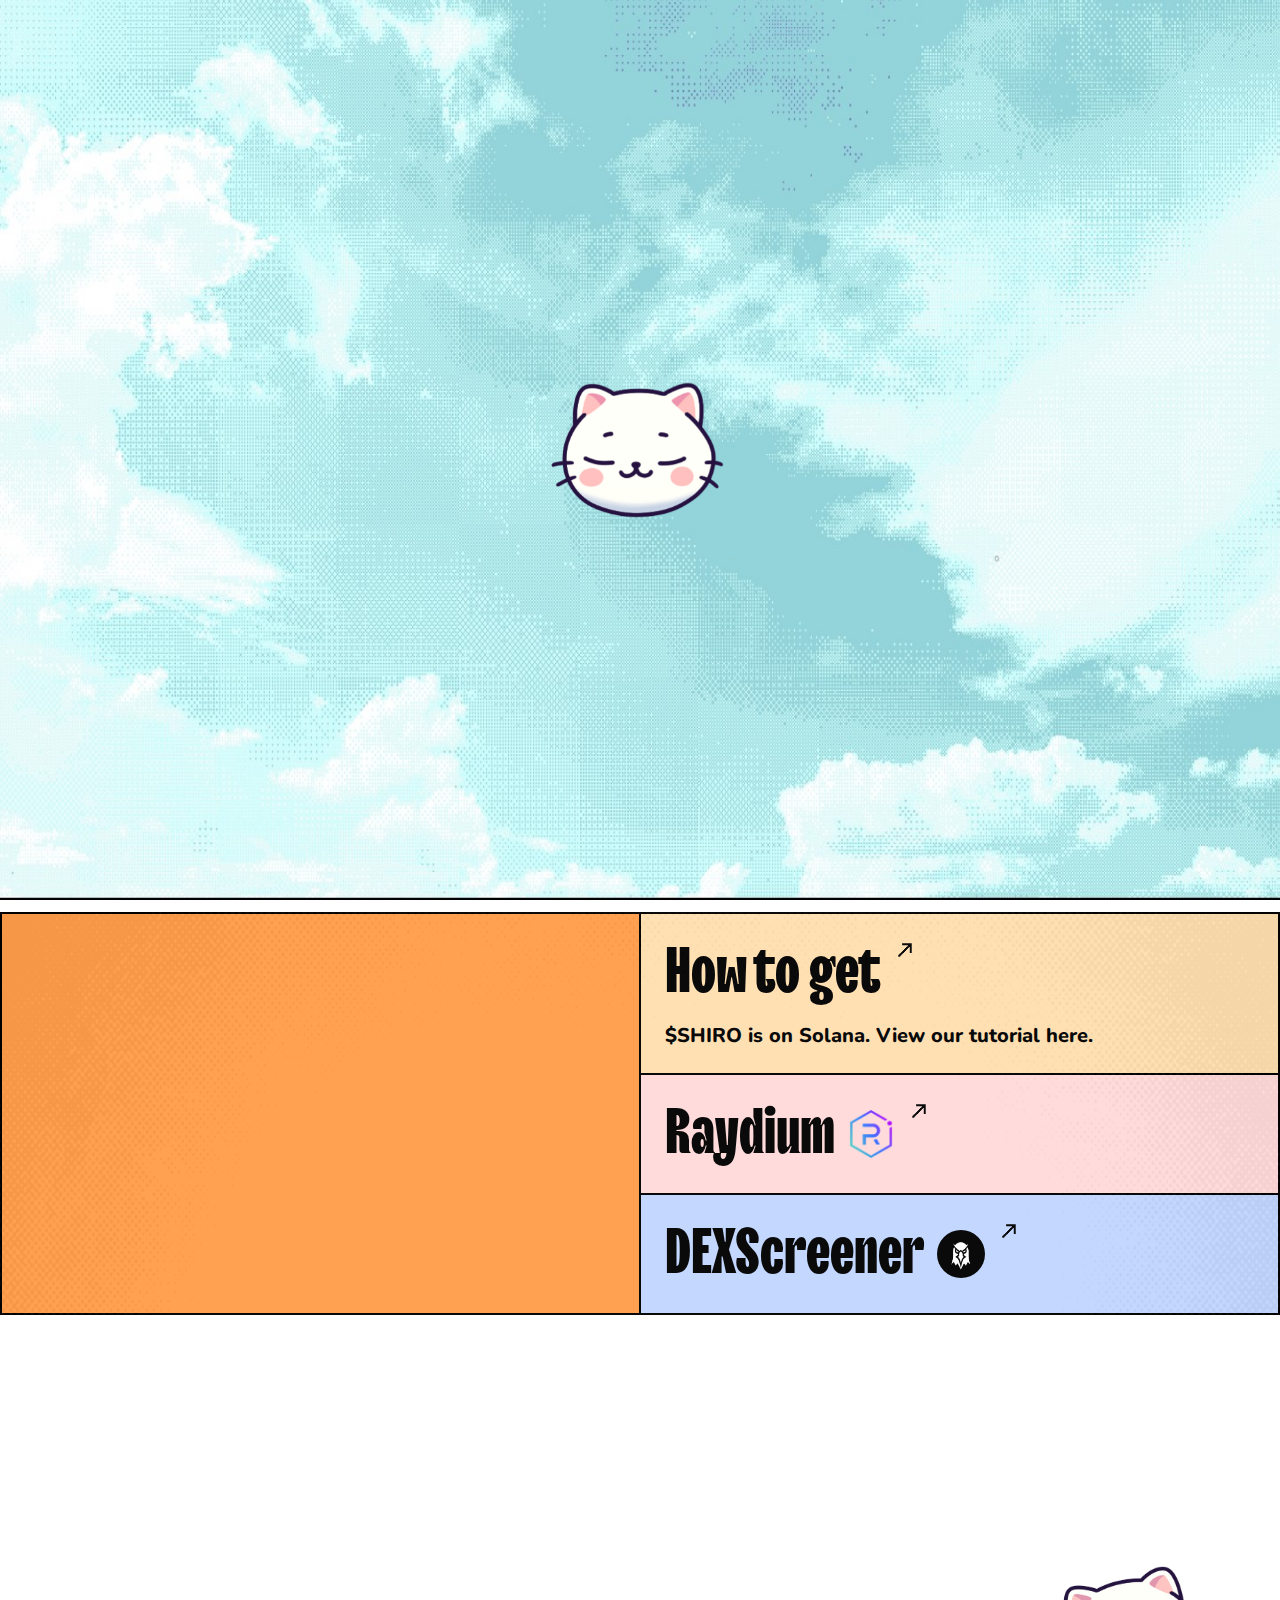
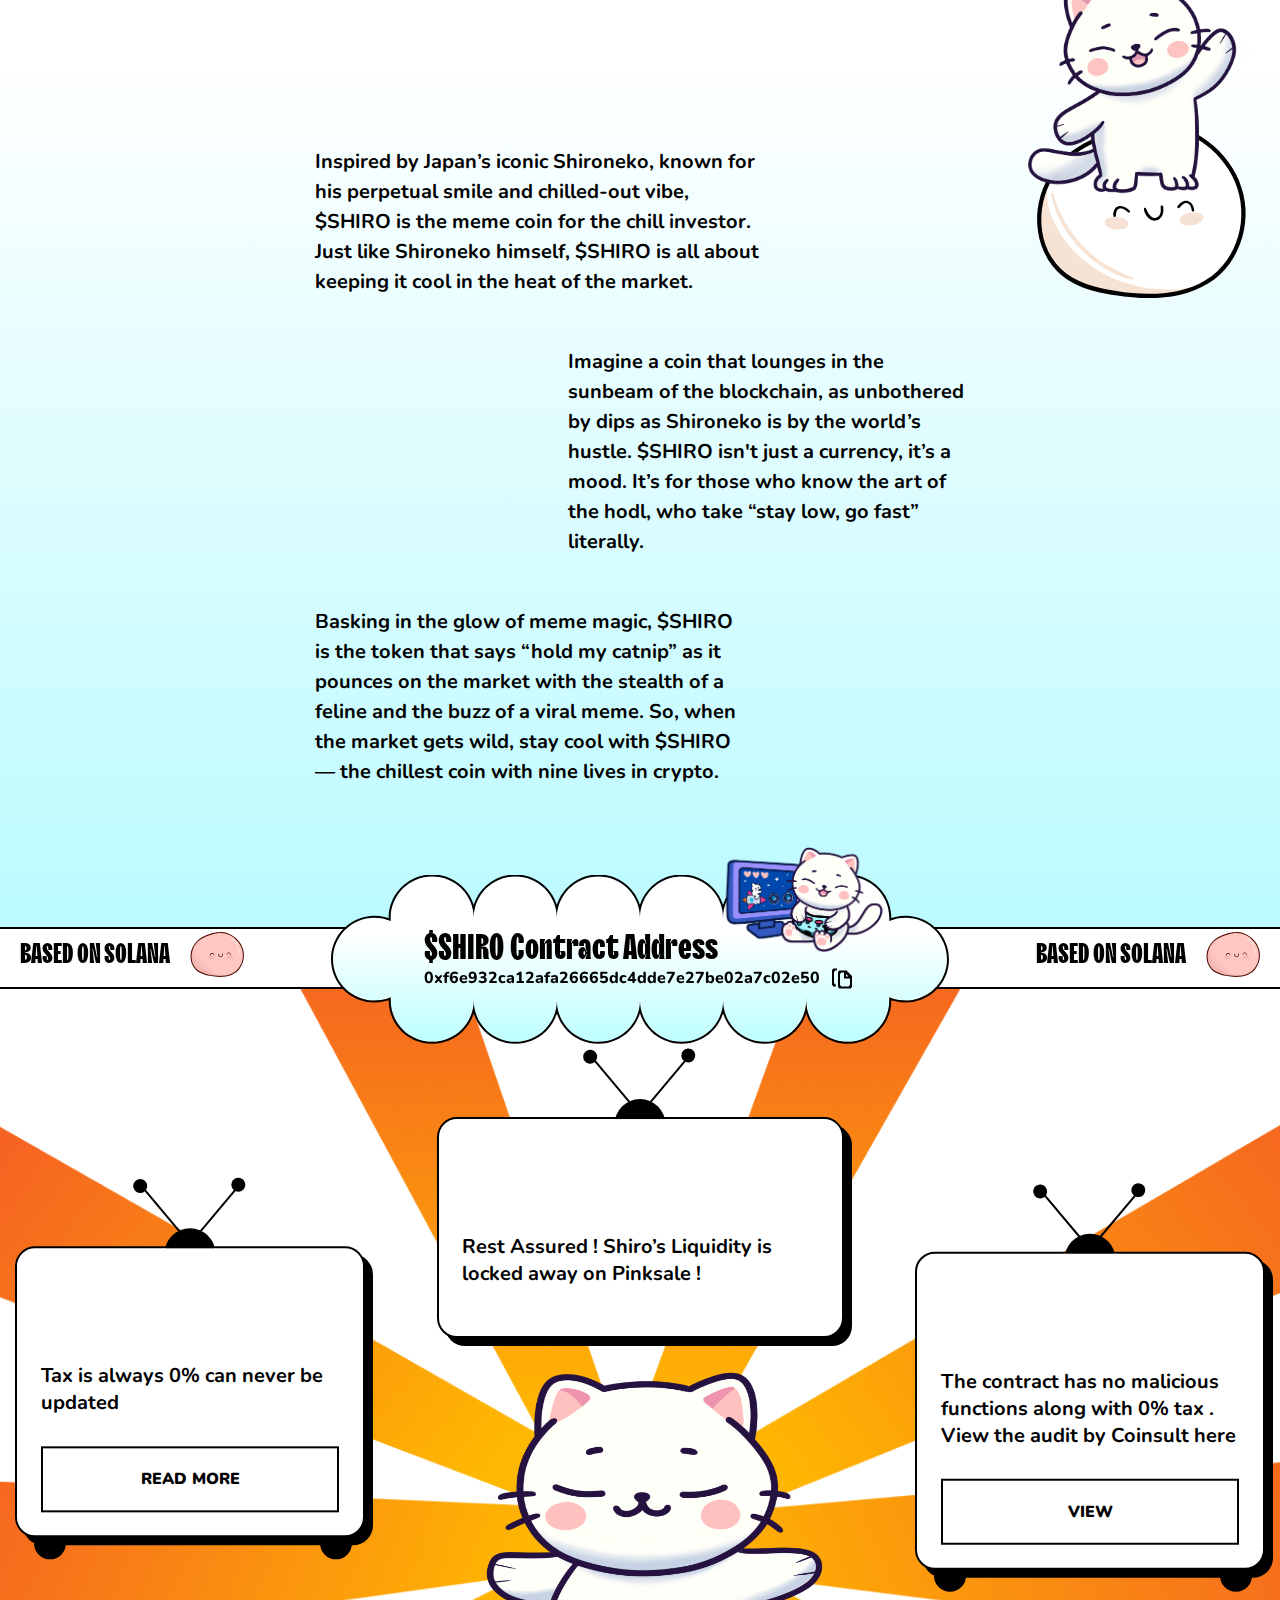
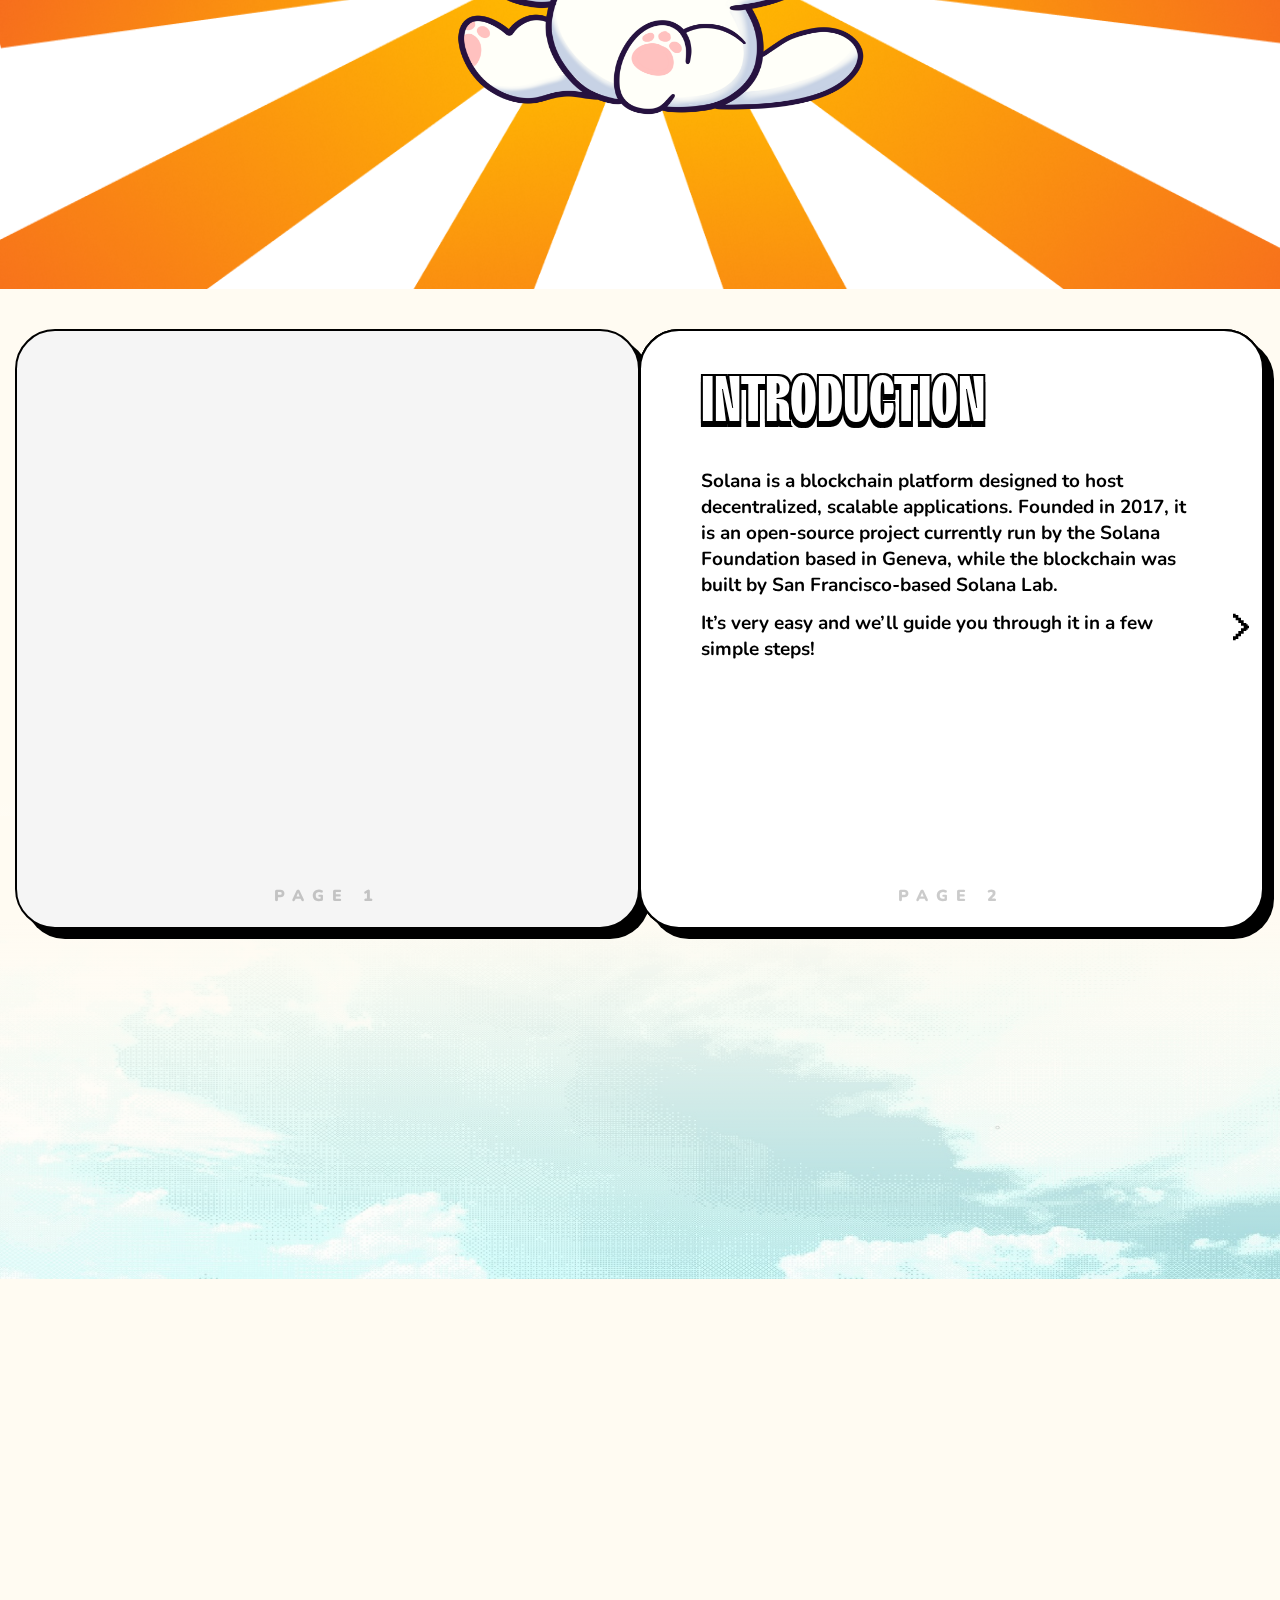
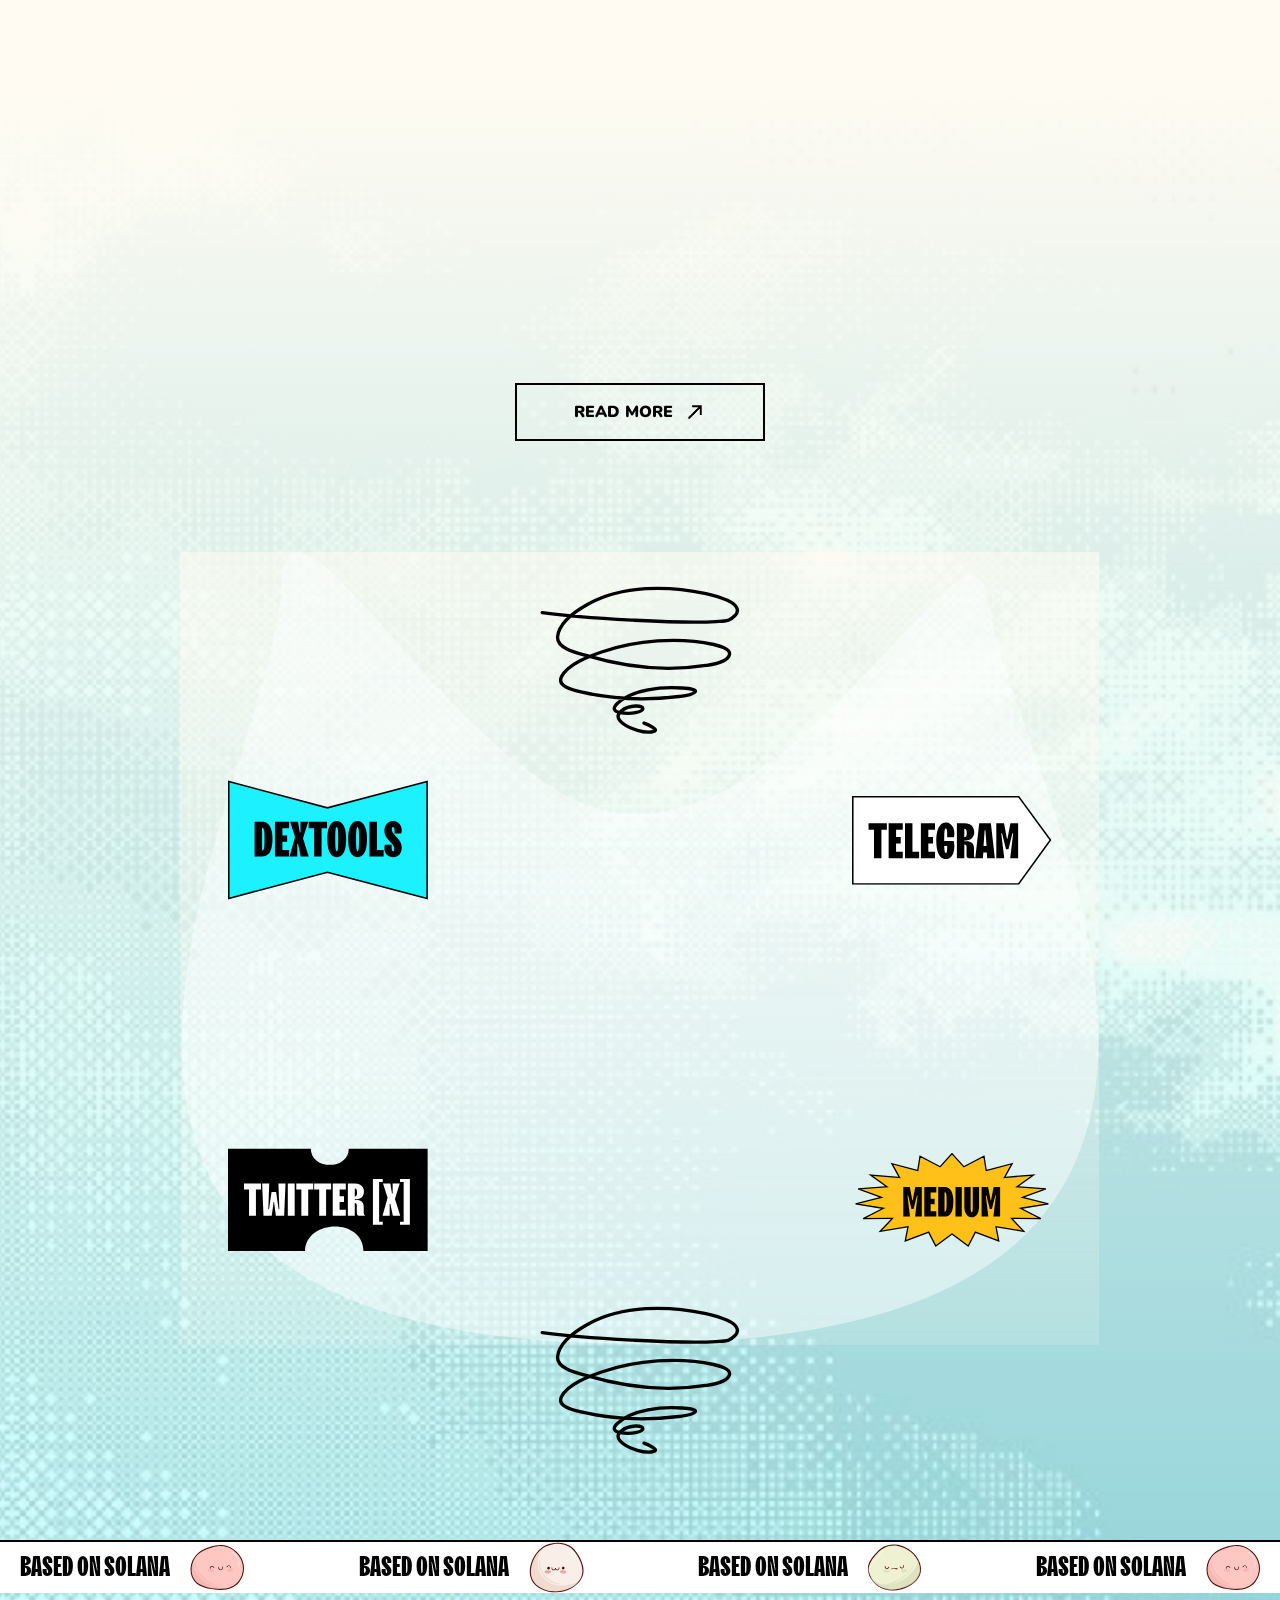
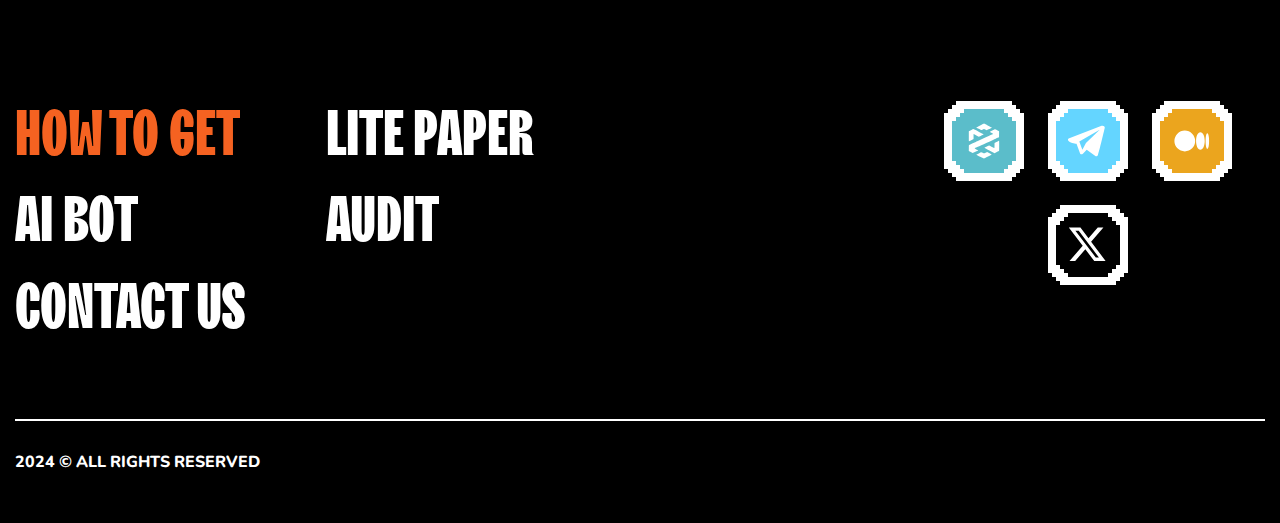
==== commit 46e28f7a: "Update index.html" ====
--- a/index.html
+++ b/index.html
@@ -349,7 +349,7 @@
 								<span>L</span><span>o</span><span>c</span><span>k</span><span>e</span><span>d</span><span>i</span> <span>L</span><span>P</span>
 							</h3>
 							<div class="item-items__text">
-								Rest assured! Shiro's liquidity is locked away forever!
+								Rest Assured ! Shiro’s Liquidity is locked away on Pinksale !
 							</div>
 						</div>
 						<div data-watch-threshold="0.3" data-watch-once data-watch class="items__item item-items">
--- a/css/style.mind260.css
+++ b/css/style.mind260.css
@@ -1869,7 +1869,7 @@
 }
 .line__line-item > span {
   font-family: "TT Trailers Trial Black";
-  font-size: 2.75rem;
+  font-size: 1.75rem;
   font-weight: 900;
   line-height: normal;
   text-transform: uppercase;
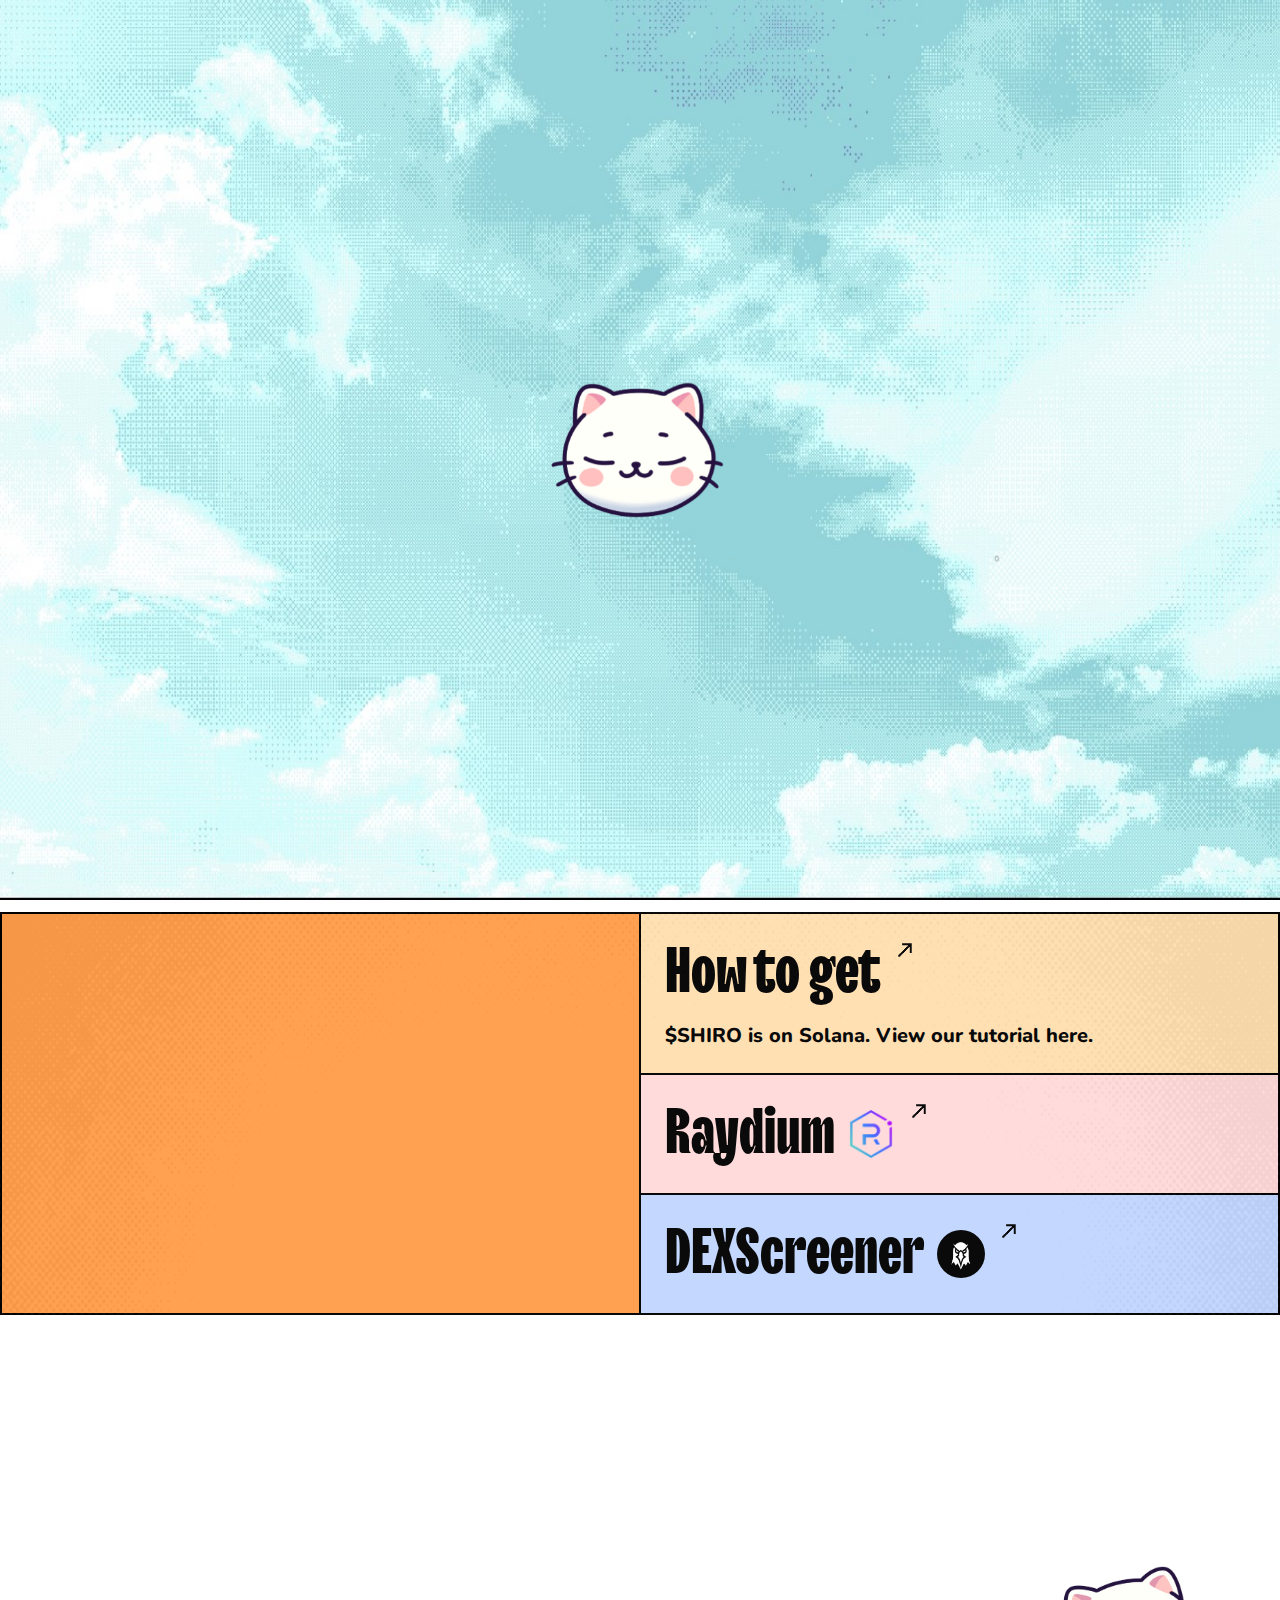
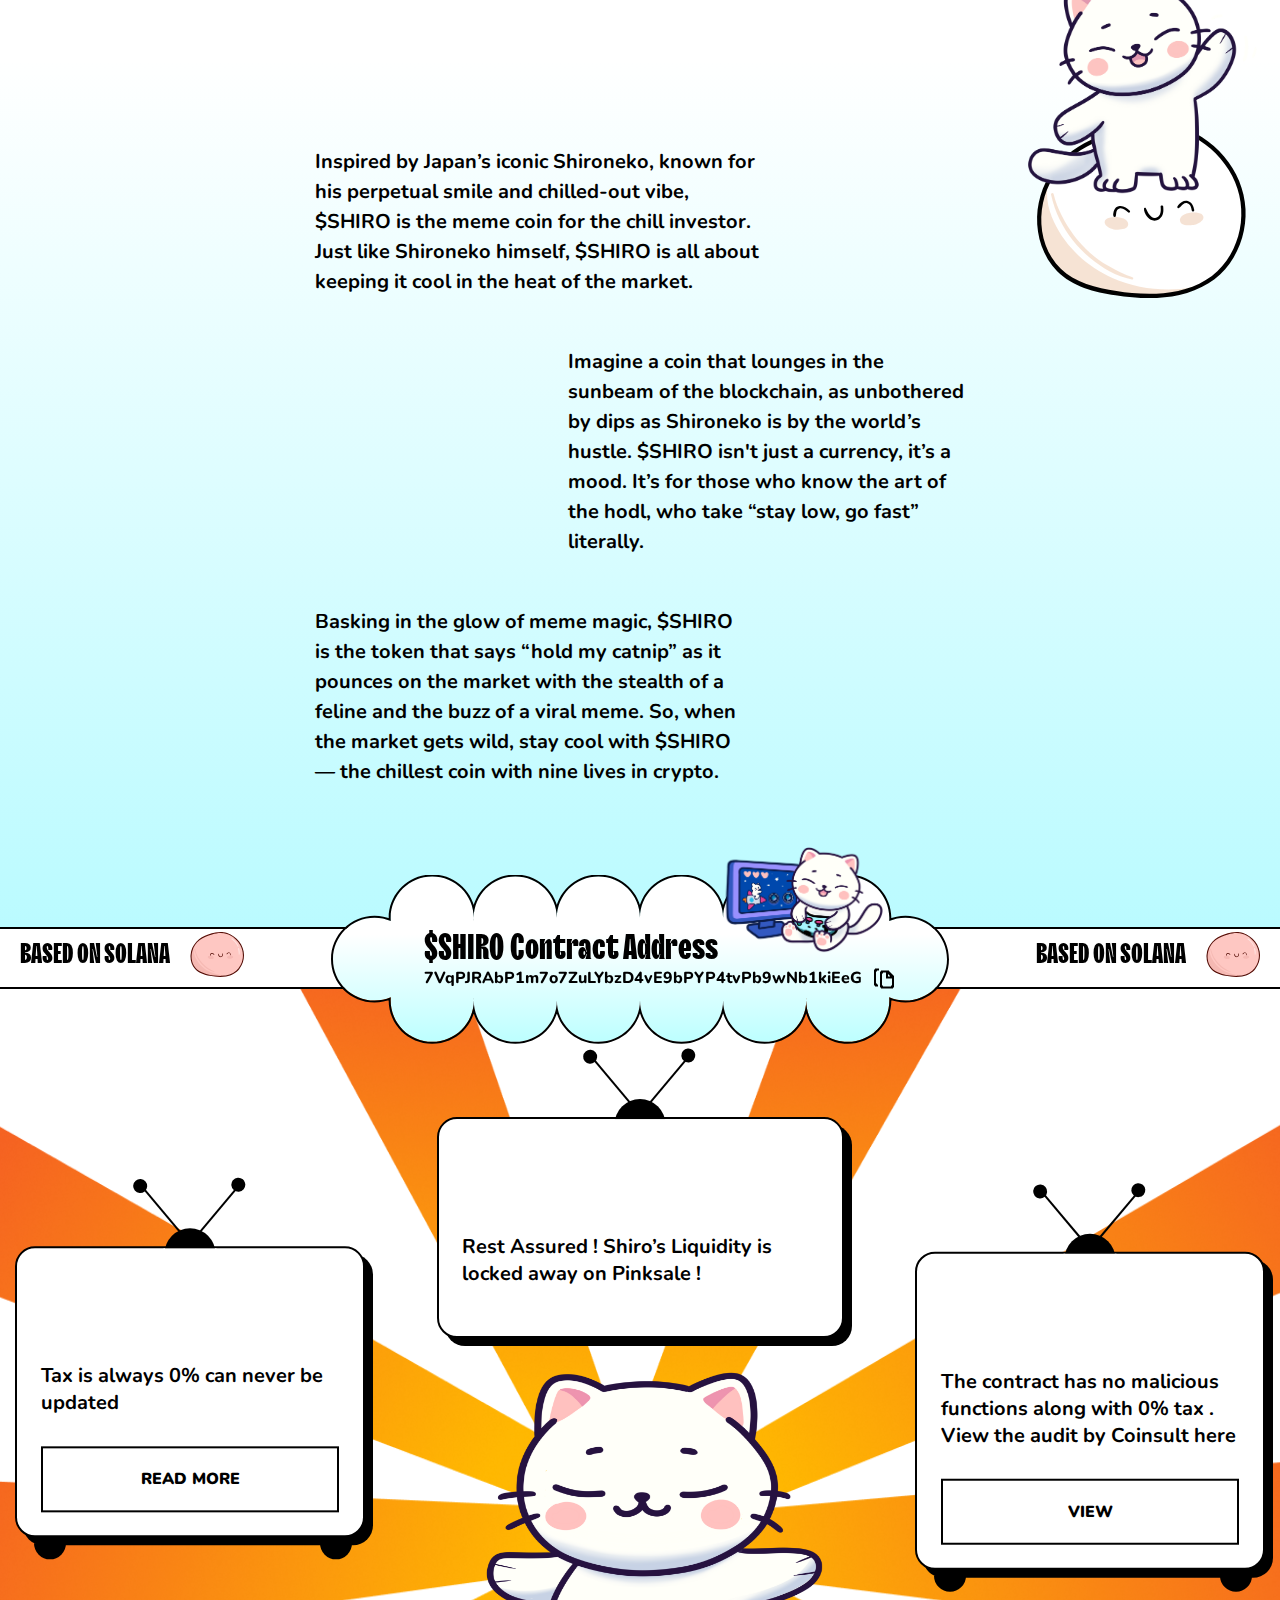
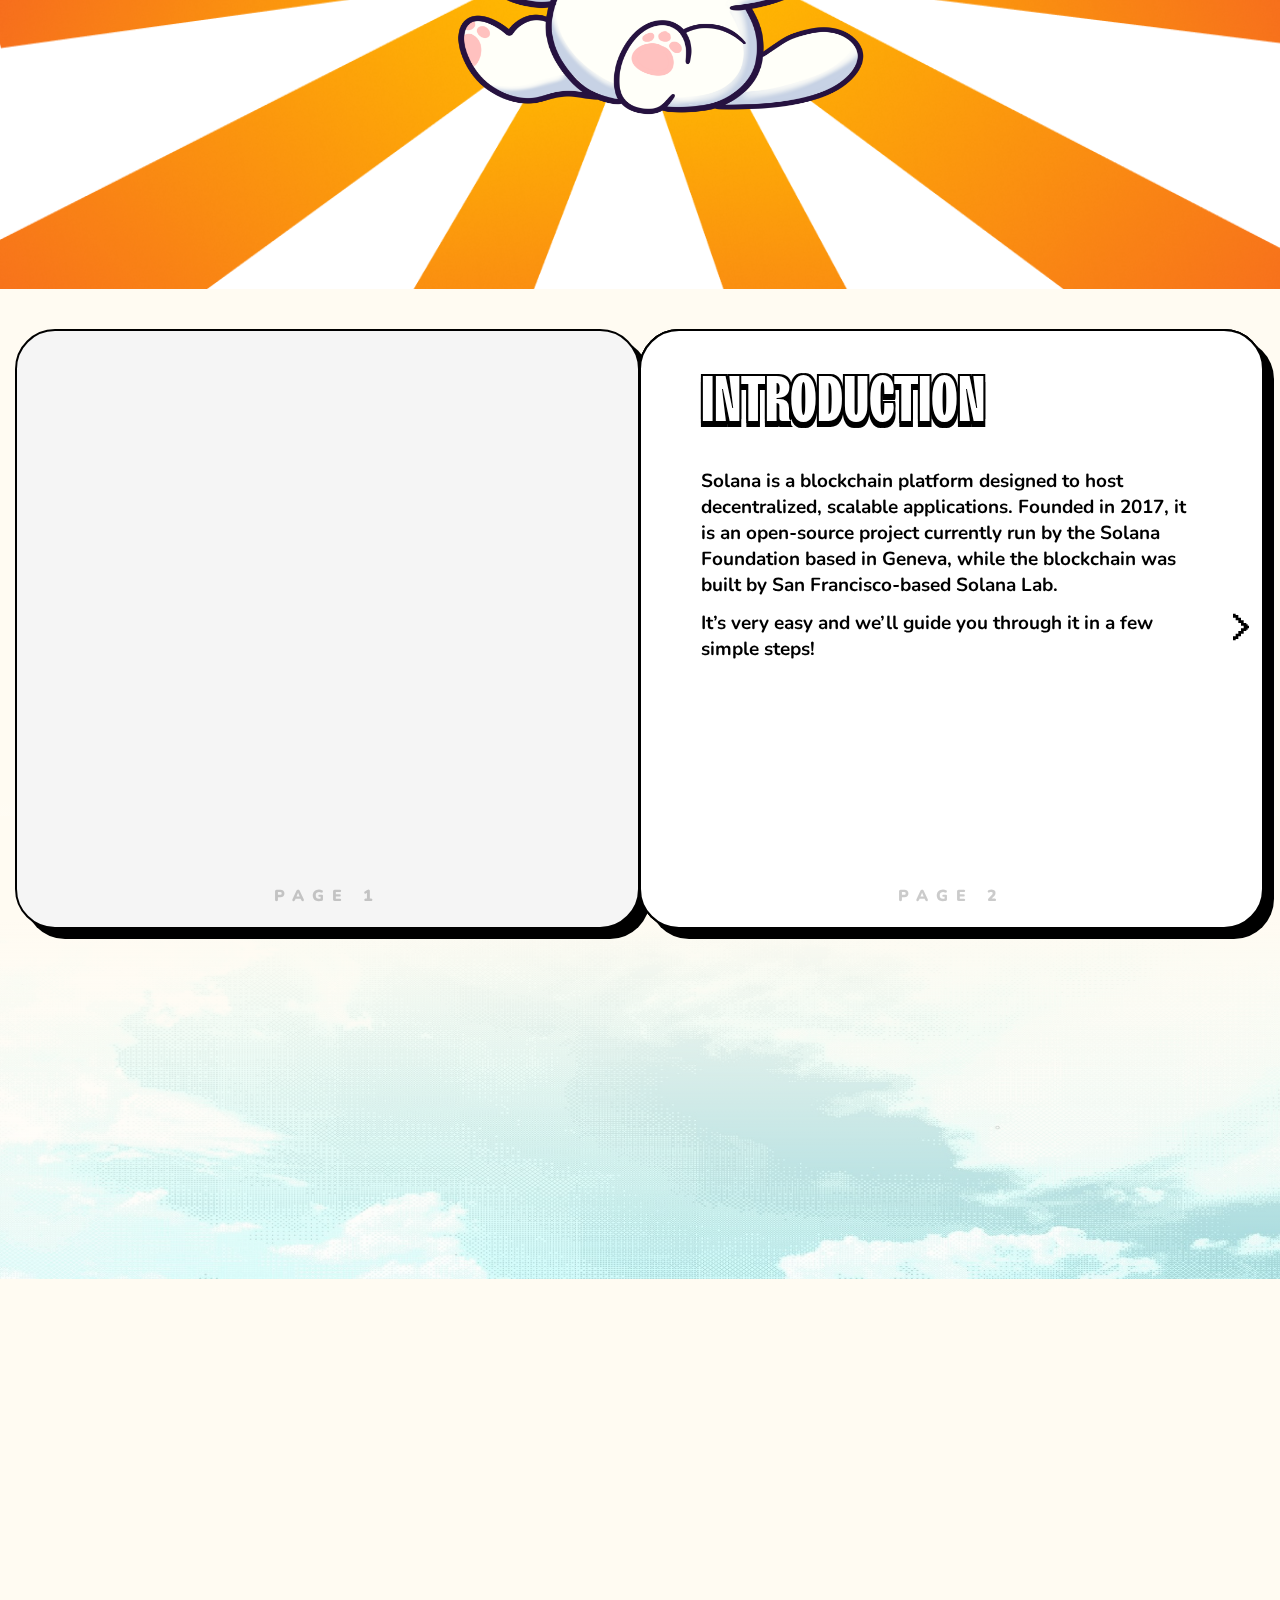
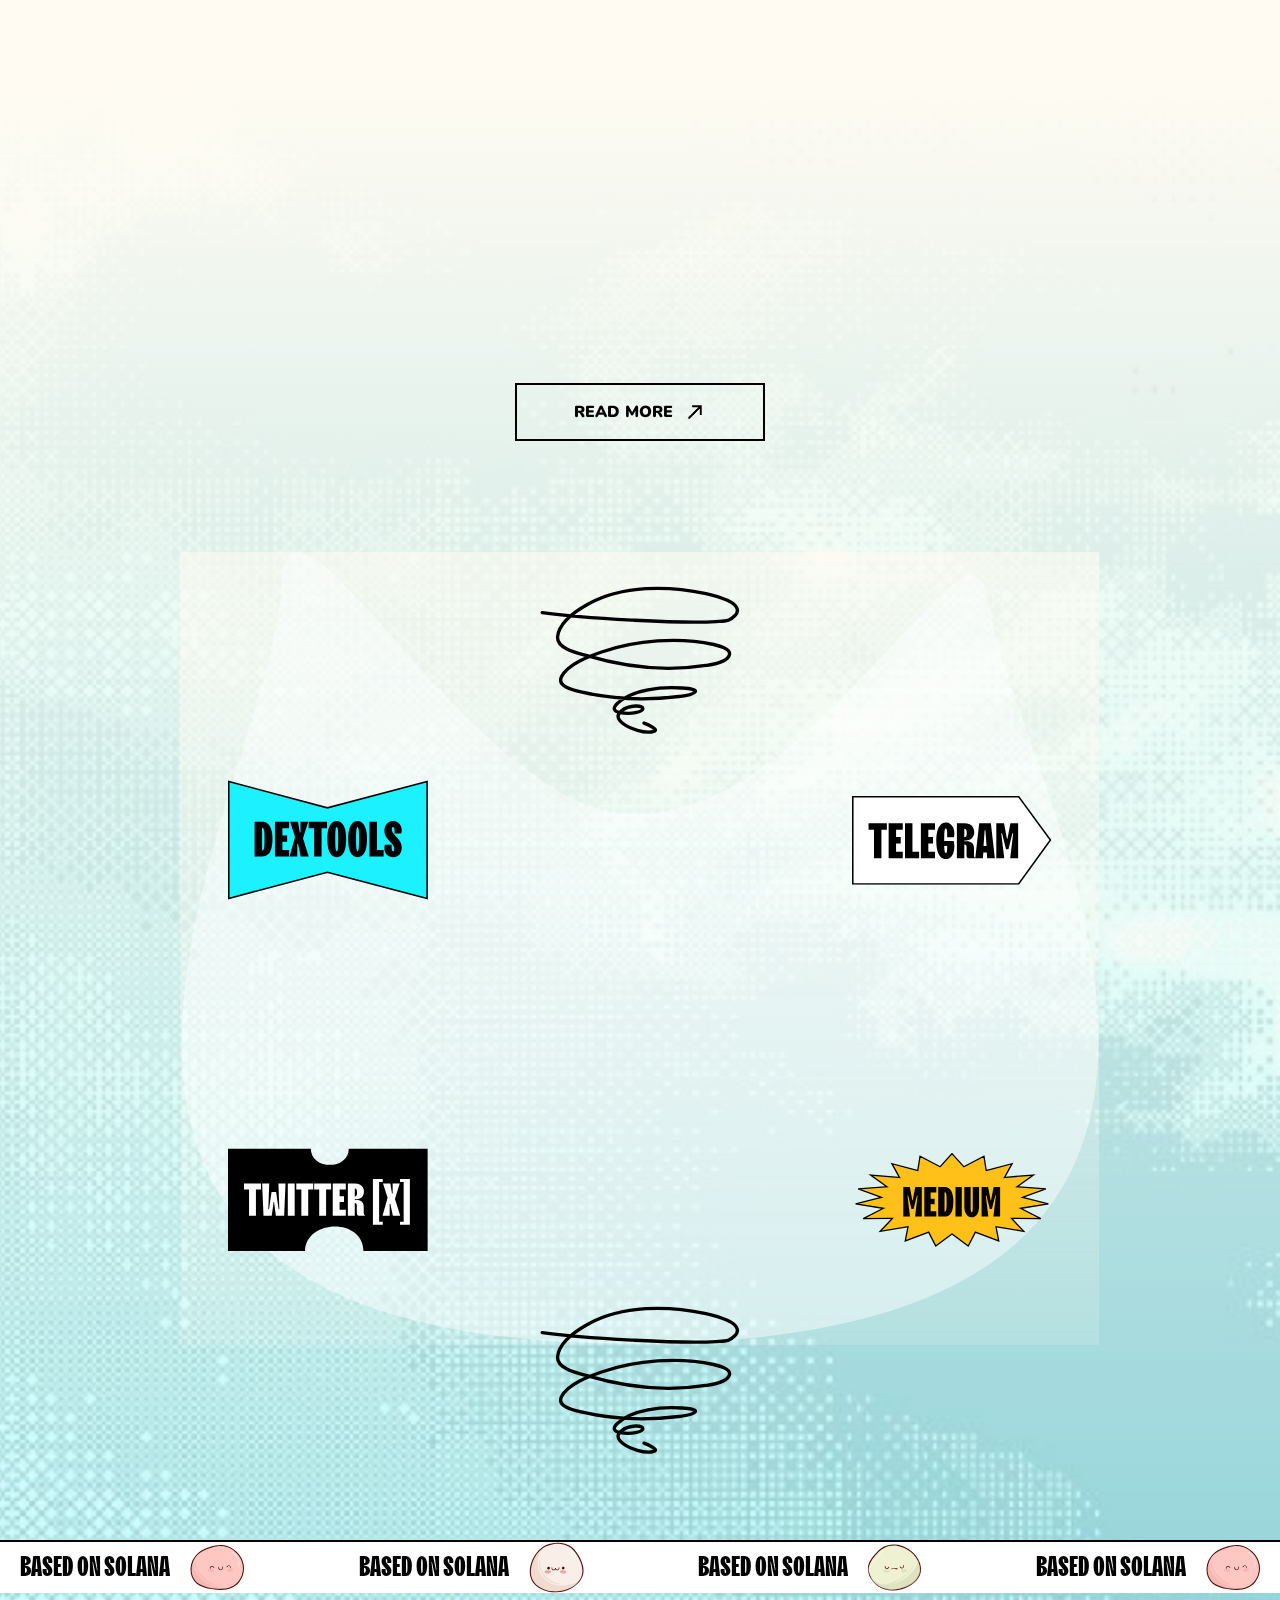
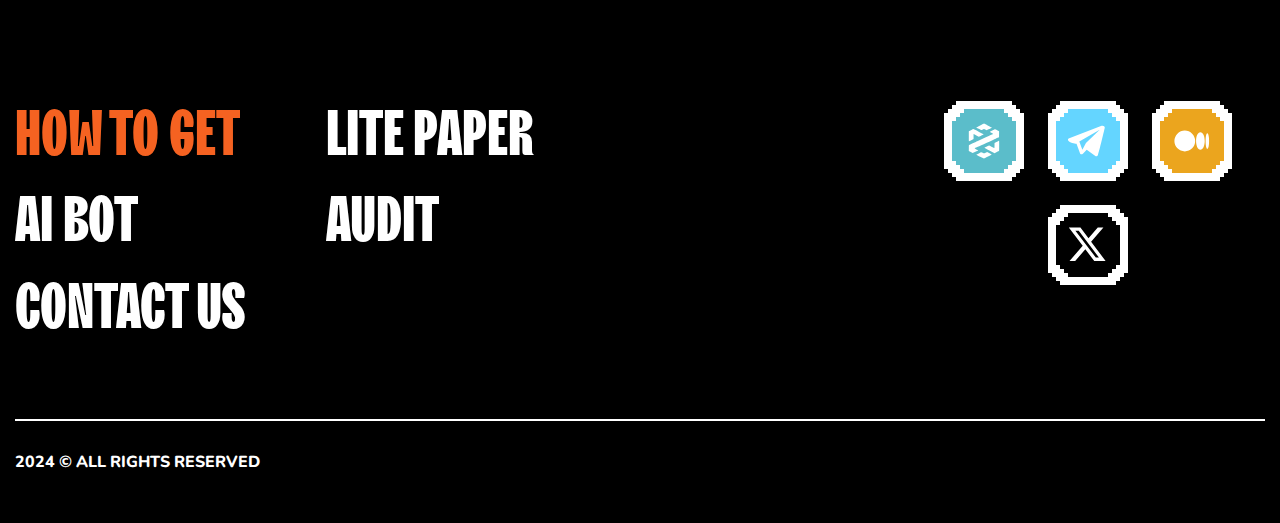
==== commit 2205b947: "Update index.html" ====
--- a/index.html
+++ b/index.html
@@ -140,7 +140,7 @@
 							<p>クリプトの一番可愛い猫！</p>
 						</div>
 						<div class="hero__bottom-buttons">
-							<a target="_blank" href="" class="hero__bottom-button"><span>PinkSale</span><img src="img/icons/arrow.svg" alt="Arrow Icon" /></a>
+							<a target="_blank" href="https://www.pinksale.finance/solana/launchpad/7NEptbwpbsRhmW8wg1sBcaXHeCBjcbJ1RKkq61xEMF9A" class="hero__bottom-button"><span>PinkSale</span><img src="img/icons/arrow.svg" alt="Arrow Icon" /></a>
 							<a href="https://bento.me/shiroxyz" target="_blank" data-goto=".page__join" class="hero__bottom-button hero__bottom-button--white"><span>Join us</span></a>
 							<a href="https://game.shirocat.xyz" target="_blank" data-goto=".page__join" class="hero__bottom-button hero__bottom-button--white mob-res"><span>Play Game</span></a>
 						</div>
@@ -313,7 +313,7 @@
 						<h3 class="line__cloud-title">$SHIRO Contract Address</h3>
 						<div class="line__cloud-bottom">
 							<div class="line__cloud-number">
-								0xf6e932ca12afa26665dc4dde7e27be02a7c02e50
+								7VqPJRAbP1m7o7ZuLYbzD4vE9bPYP4tvPb9wNb1kiEeG
 							</div>
 							<button type="button" class="line__cloud-button">
 								<img src="img/line/copy.svg" alt="Copy Icon" />
@@ -341,7 +341,7 @@
 							<div class="item-items__text">
 							Tax is always 0% can never be updated
 							</div>
-							<a target="_blank" href="#" class="item-items__button"><span>read more</span></a>
+							<a target="_blank" href="https://bento.me/shiroxyz" class="item-items__button"><span>read more</span></a>
 						</div>
 						<div data-watch-threshold="0.3" data-watch-once data-watch class="items__item item-items">
 							<span class="item-items__decor-top"><i></i><i></i></span>
@@ -362,7 +362,7 @@
 							<div class="item-items__text">
 								The contract has no malicious functions along with 0% tax . View the audit by Coinsult here
 							</div>
-							<a target="_blank" href="#" class="item-items__button"><span>view</span></a>
+							<a target="_blank" href="https://coinsult.net/projects/shiro-cat/" class="item-items__button"><span>view</span></a>
 						</div>
 					</div>
 				</div>
@@ -914,7 +914,7 @@
 						</div>
 					</div>
 
-					<a target="_blank" href="#" class="road-map__bottom-button"><span>Read More</span><img src="img/icons/arrow.svg" alt="Arrow Icon" /></a>
+					<a target="_blank" href="https://bento.me/shiroxyz" class="road-map__bottom-button"><span>Read More</span><img src="img/icons/arrow.svg" alt="Arrow Icon" /></a>
 				</div>
 			</section>
 			<section class="page__join join">
